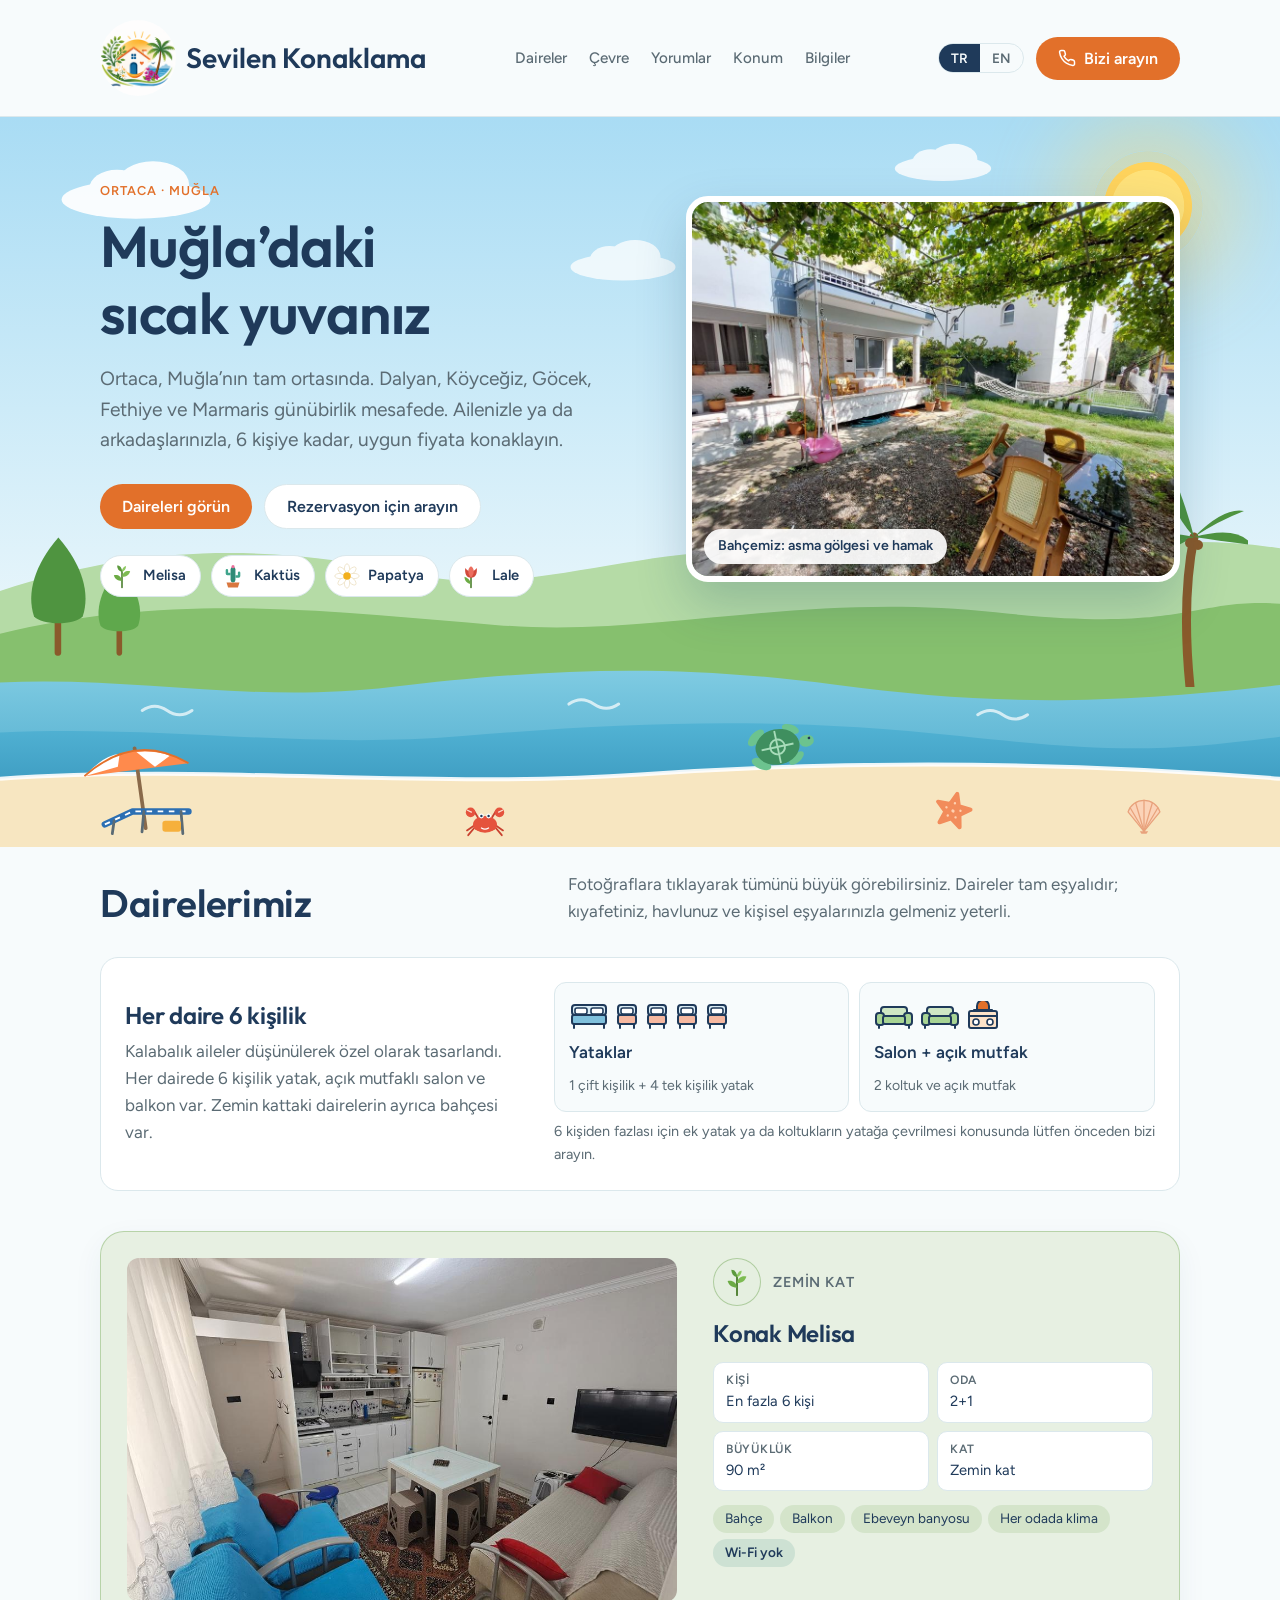
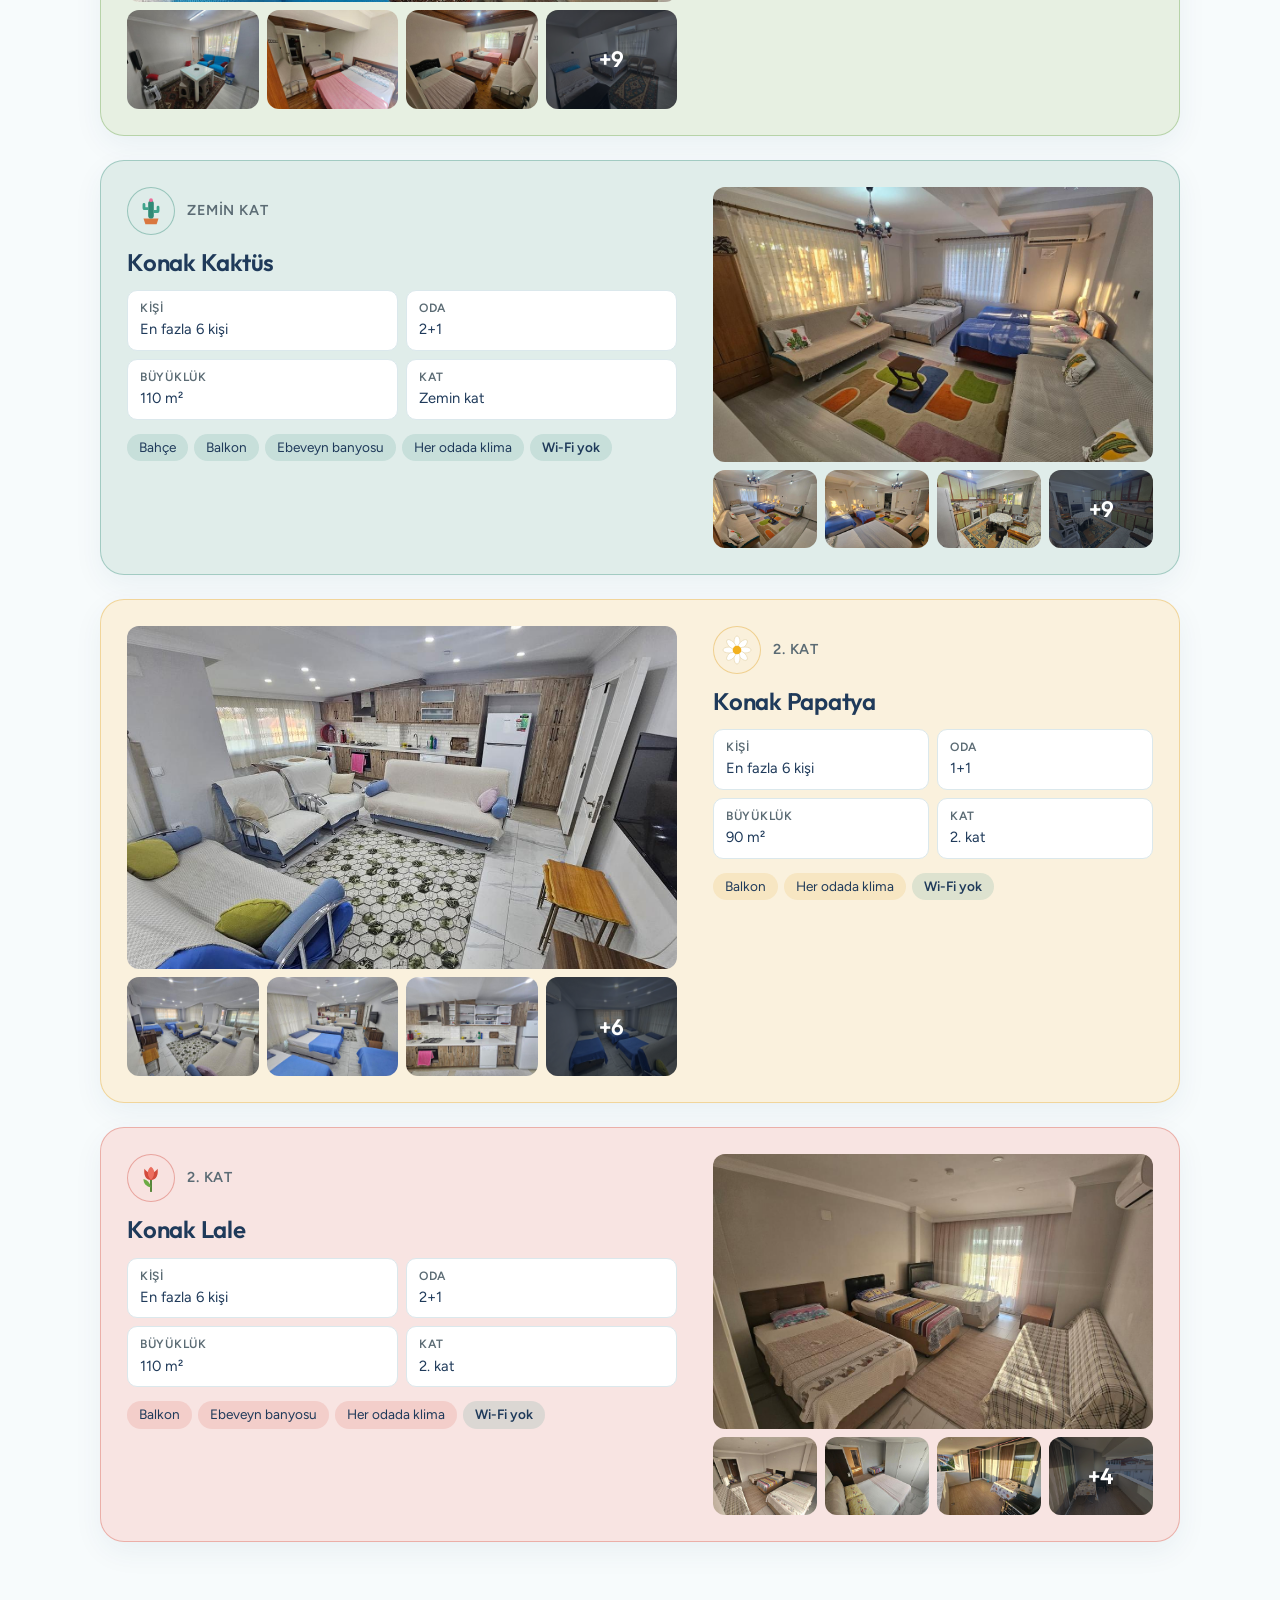
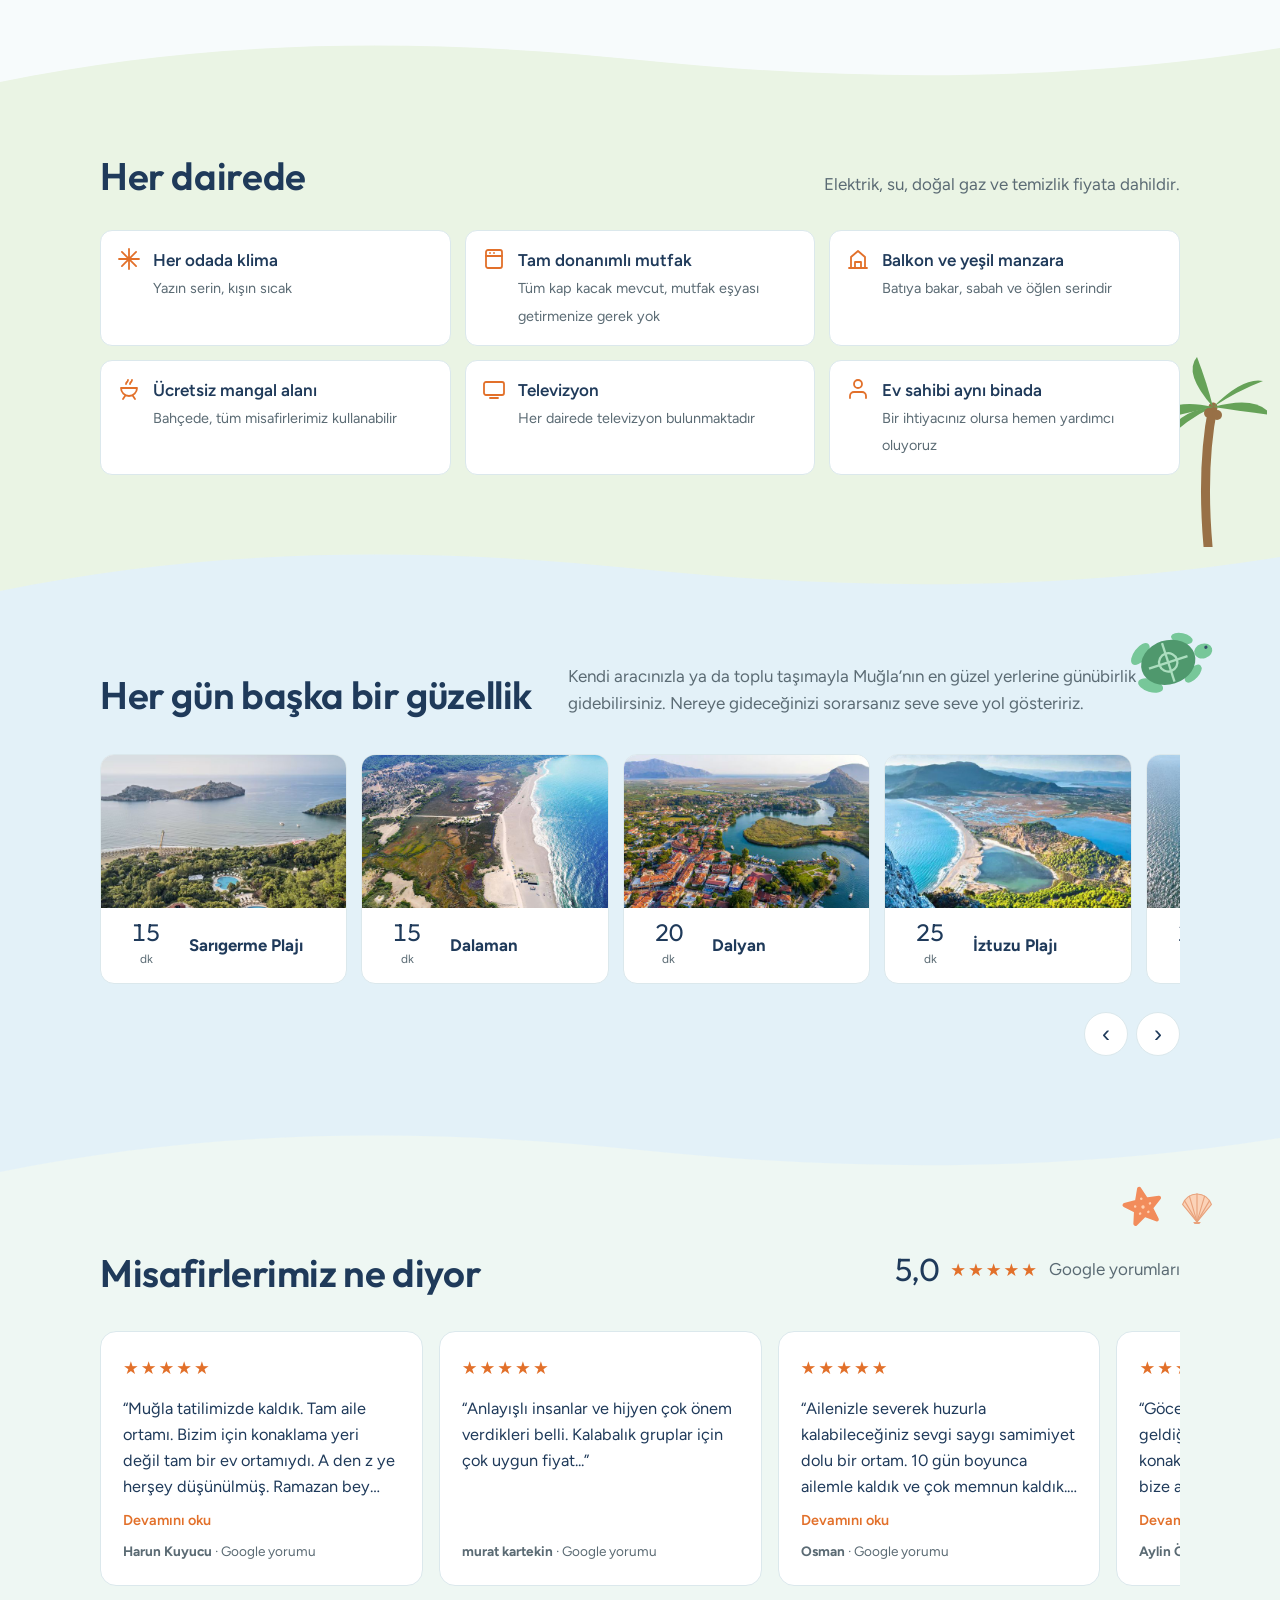
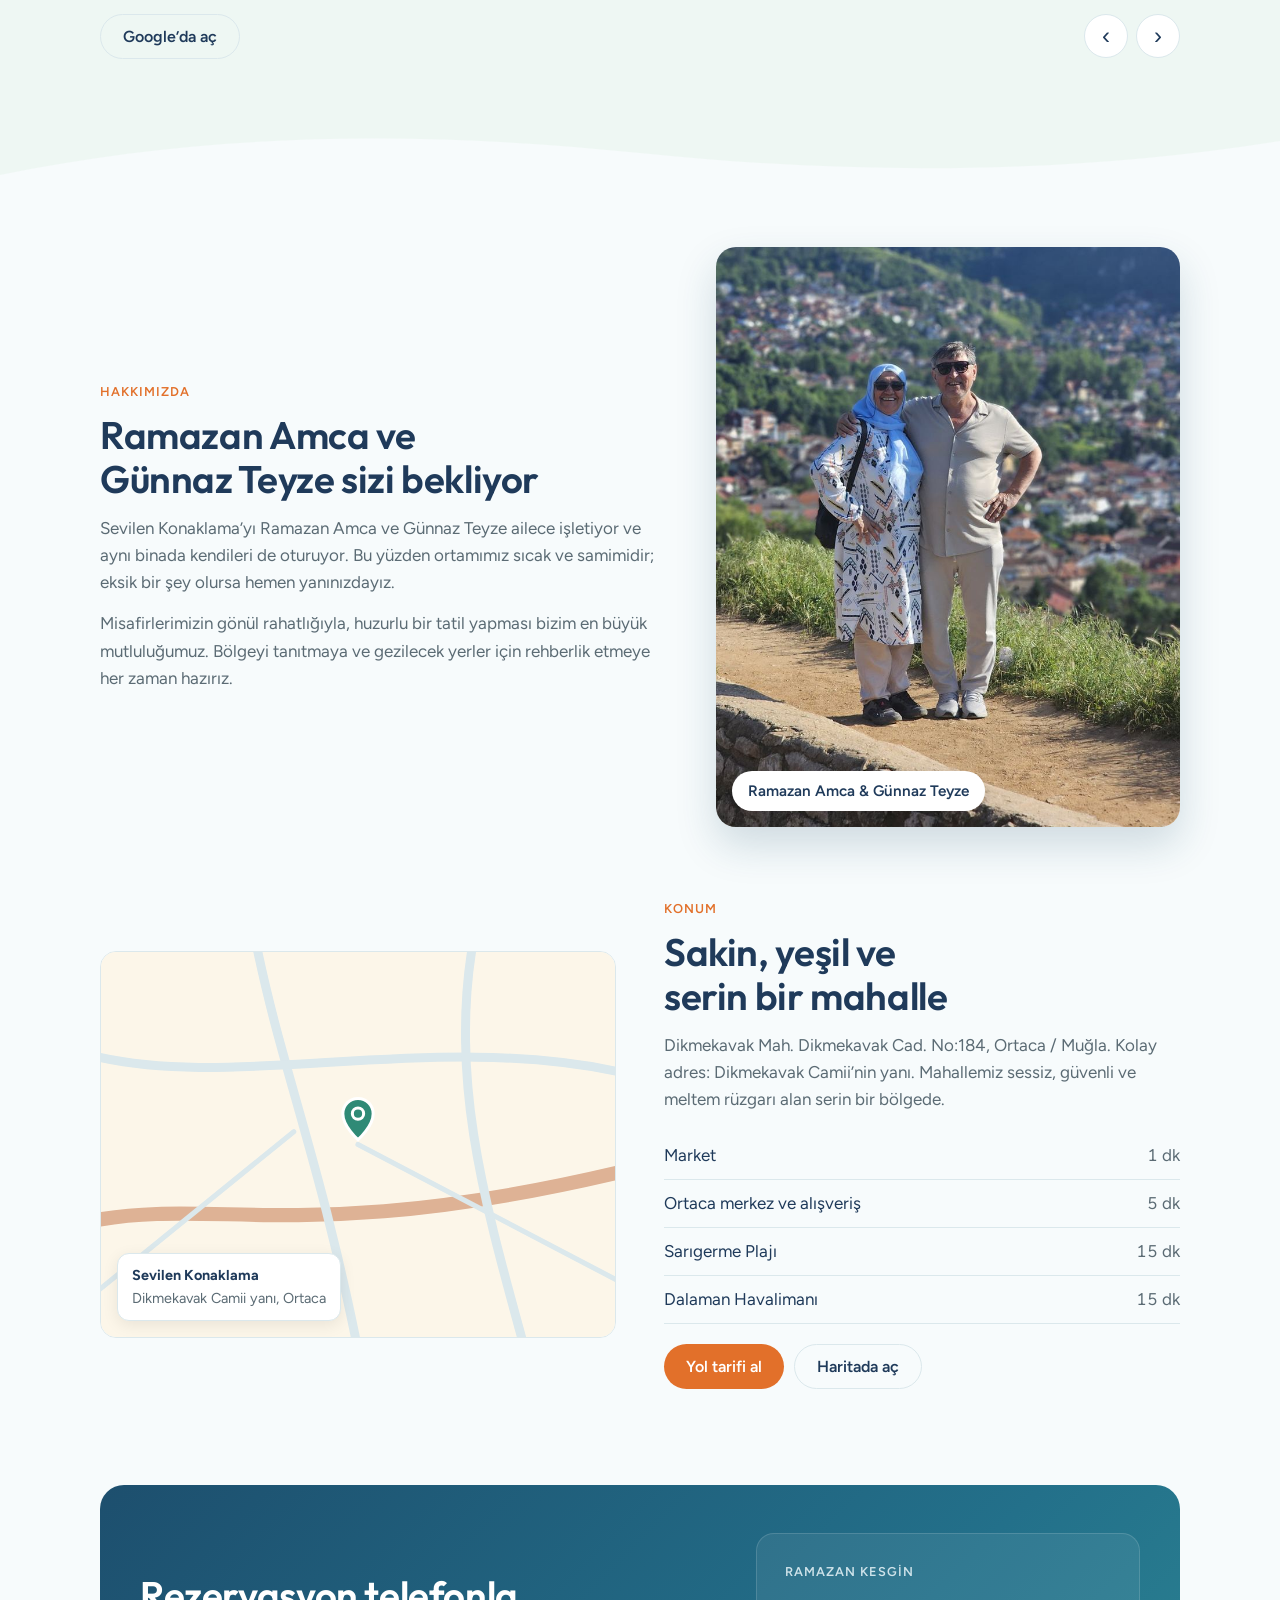
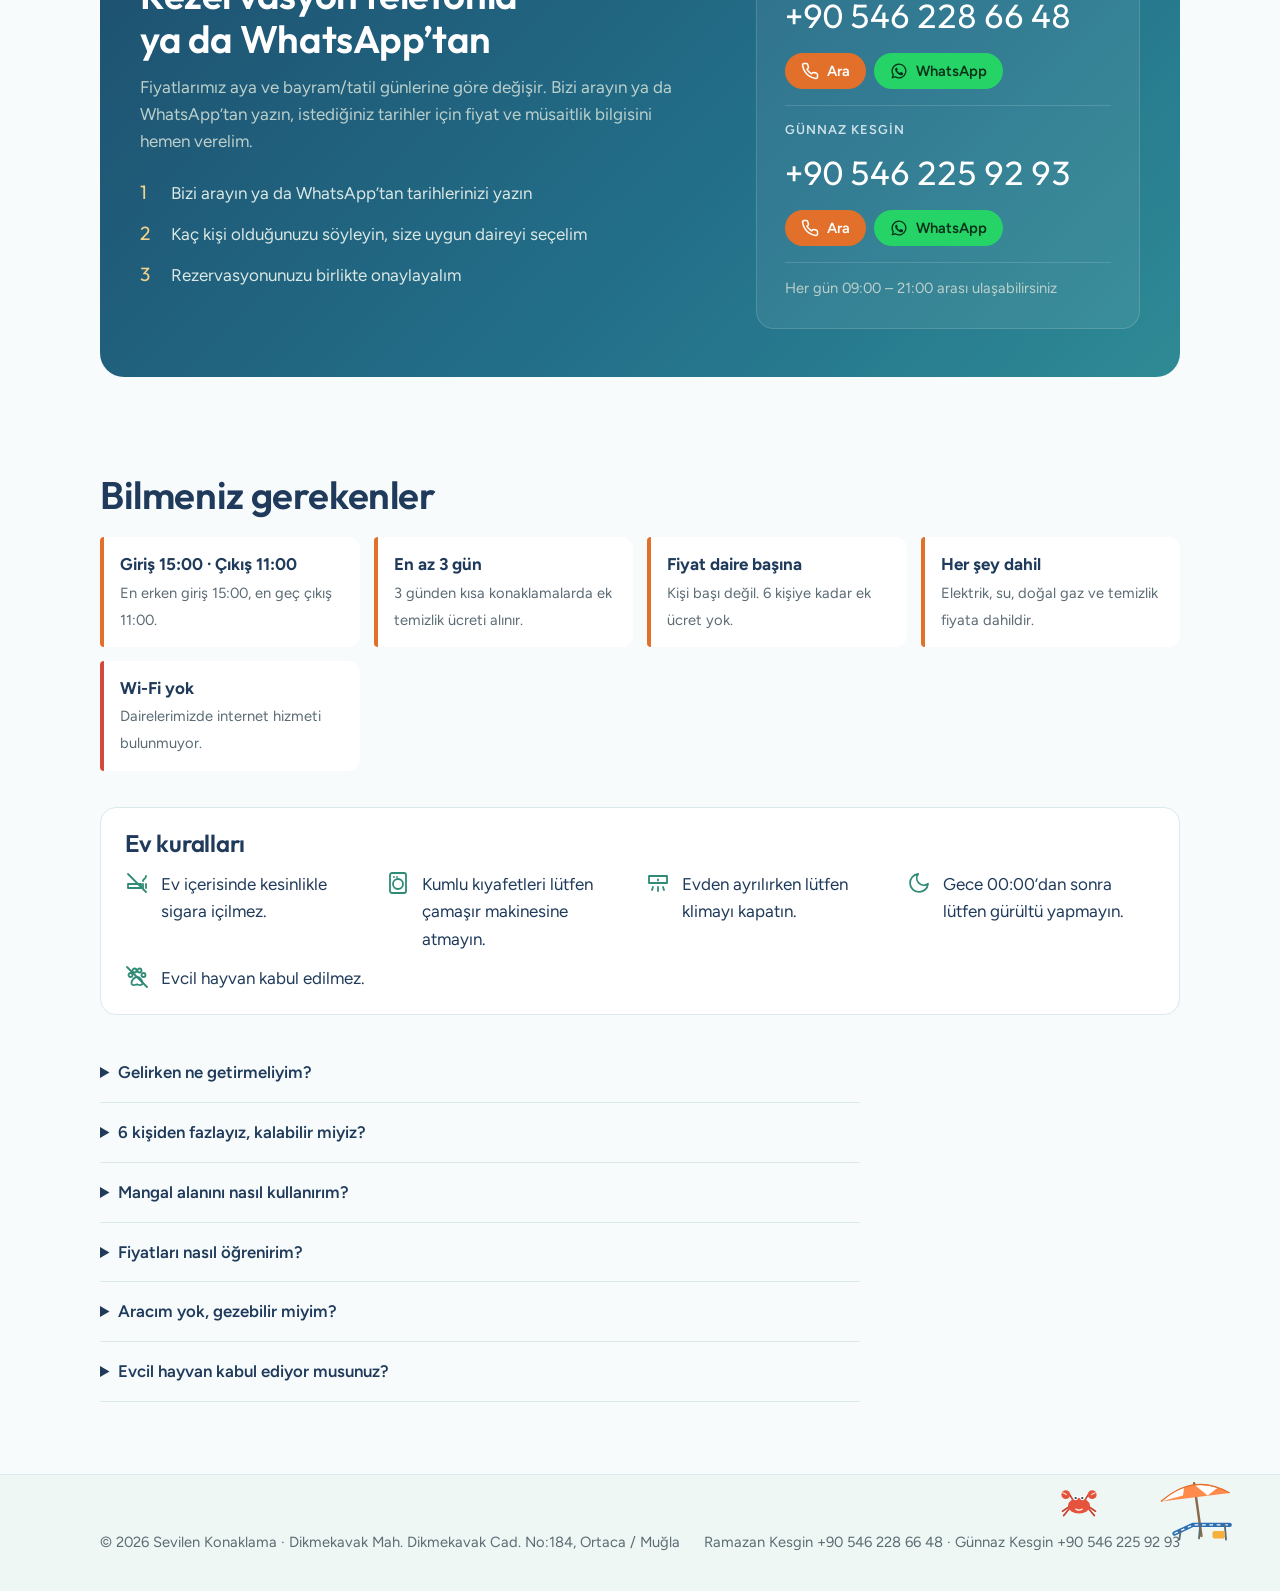
==== index.html @ aa032646 "Add files via upload" ====
<!DOCTYPE html>
<html lang="tr">
<head>
<meta charset="utf-8">
<meta name="viewport" content="width=device-width, initial-scale=1">
<meta name="color-scheme" content="light only">
<title>Sevilen Konaklama</title>
<meta name="description" content="Sevilen Konaklama: Ortaca, Muğla’da aile işletmesi, 6 kişilik 4 tam eşyalı daire. Günlük ve haftalık konaklama. Dalyan, Sarıgerme, Göcek ve Köyceğiz’e yakın. Rezervasyon: +90 546 228 66 48">
<meta property="og:title" content="Sevilen Konaklama · Ortaca, Muğla">
<meta property="og:description" content="Muğla’daki sıcak yuvanız. 6 kişilik 4 tam eşyalı daire, bahçe ve mangal alanı. Rezervasyon telefonla.">
<meta property="og:image" content="img/bahce.jpg">
<meta property="og:type" content="website">
<meta name="theme-color" content="#bfe3f6">
<script type="application/ld+json">{"@context":"https://schema.org","@type":"LodgingBusiness","name":"Sevilen Konaklama","telephone":"+90 546 228 66 48","address":{"@type":"PostalAddress","streetAddress":"Dikmekavak Mah. Dikmekavak Cad. No:184","addressLocality":"Ortaca","addressRegion":"Muğla","postalCode":"48600","addressCountry":"TR"},"geo":{"@type":"GeoCoordinates","latitude":36.8134305,"longitude":28.7721896},"checkinTime":"15:00","checkoutTime":"11:00","petsAllowed":false,"numberOfRooms":4}</script>
<link rel="icon" href="logo-icon.png">
<link rel="preconnect" href="https://fonts.googleapis.com">
<link rel="preconnect" href="https://fonts.gstatic.com" crossorigin>
<link href="https://fonts.googleapis.com/css2?family=Outfit:wght@500;600;700&family=Figtree:wght@400;500;600;700&display=swap" rel="stylesheet">
<style>
/* Layout idea: colours taken from the Sevilen logo (navy script, orange, garden green, sea blue, bougainvillea). Info site, every path ends at "call us". */
:root{
  --bg:#f7fbfc;
  --surface:#ffffff;
  --ink:#1f3a5a;
  --muted:#5b6b74;
  --line:#dbe8ec;
  --accent:#e2702a;
  --accent-ink:#ffffff;
  --deep:#1d4f6e;
  --sand:#eef7f3;
  --leaf:#eaf4e4;
  --sea:#e3f1f8;
  --sun:#f6b03c;
  --door1:#5c9a3d; --door2:#2f8a76; --door3:#e0a01e; --door4:#d24a3c;
  --font-display:"Outfit", "Figtree", system-ui, sans-serif;
  --font-body:"Figtree", system-ui, -apple-system, "Segoe UI", sans-serif;
  color-scheme:light;
}
*{box-sizing:border-box}
html{scroll-behavior:smooth}
@media (prefers-reduced-motion: reduce){html{scroll-behavior:auto}}
body{margin:0;background:var(--bg);color:var(--ink);font-family:var(--font-body);font-size:17px;line-height:1.6}
h1,h2,h3{font-family:var(--font-display);font-weight:600;letter-spacing:-.01em;line-height:1.15;text-wrap:balance;margin:0}
h1{font-size:clamp(2.2rem,5vw,3.6rem)}
h2{font-size:clamp(1.7rem,3.4vw,2.4rem)}
h3{font-size:1.5rem}
p{margin:0}
a{color:inherit}
:focus-visible{outline:3px solid var(--accent);outline-offset:3px;border-radius:4px}
.wrap{max-width:1120px;margin:0 auto;padding:0 20px}
.ph{background:color-mix(in srgb,var(--accent) 22%,transparent);border-radius:4px;padding:0 4px}

/* Header */
header.top{position:sticky;top:0;z-index:10;background:color-mix(in srgb,var(--bg) 92%,transparent);backdrop-filter:blur(8px);border-bottom:1px solid var(--line)}
.nav{transition:padding .25s;display:flex;align-items:center;justify-content:space-between;gap:16px;padding:12px 20px;max-width:1120px;margin:0 auto}
.brand{display:flex;align-items:center;gap:10px;text-decoration:none;font-family:var(--font-display);font-size:1.25rem}
.brand-doors{display:flex;gap:3px}
.brand-doors span{width:8px;height:16px;border-radius:4px 4px 1px 1px}
.nav ul{display:flex;gap:22px;list-style:none;margin:0;padding:0;font-weight:500;font-size:.95rem}
.nav ul a{text-decoration:none;color:var(--muted)}
.nav ul a:hover{color:var(--ink)}
.nav-right{display:flex;align-items:center;gap:12px}
.lang{display:flex;border:1.5px solid var(--line);border-radius:999px;overflow:hidden}
.lang button{border:0;background:transparent;color:var(--muted);font:600 .85rem var(--font-body);padding:6px 12px;cursor:pointer}
.lang button[aria-pressed="true"]{background:var(--ink);color:var(--bg)}
.btn{display:inline-flex;align-items:center;justify-content:center;gap:8px;background:var(--accent);color:var(--accent-ink);border:0;border-radius:999px;padding:12px 22px;font:600 1rem var(--font-body);text-decoration:none;cursor:pointer;white-space:nowrap}
.btn:hover{filter:brightness(1.06)}
.btn.ghost{background:transparent;color:var(--ink);border:1.5px solid var(--line)}
.btn svg{width:18px;height:18px;fill:none;stroke:currentColor;stroke-width:2;stroke-linecap:round;stroke-linejoin:round}
@media (max-width:900px){.nav ul{display:none}}
@media (max-width:480px){.nav .btn .lbl{display:none}.nav .btn{padding:10px 12px}}

/* Big header at the top of the page */
.brand{transition:font-size .25s}
.top.big .nav{padding-top:20px;padding-bottom:20px}
.top.big .brand-logo{width:76px;height:76px}
.top.big .brand{font-size:1.75rem;font-weight:600}
@media (prefers-reduced-motion: reduce){.brand,.brand-logo,.nav{transition:none}}

/* Logo */
.brand-logo{transition:width .25s,height .25s;width:44px;height:44px;border-radius:50%;object-fit:cover;background:#fefdfd}
.hero-logo{background:#fefdfd;border-radius:24px;padding:20px;border:1px solid var(--line);display:flex;justify-content:center}
.hero-logo img{width:100%;max-width:420px;height:auto;display:block}

/* Hero */
.hero{padding:64px 0 250px;position:relative;overflow:hidden;background:linear-gradient(180deg,#a9dcf4 0%,#cdebf8 40%,#e9f6fb 70%,#f4fafc 100%)}
.hero .btn.ghost{background:var(--surface)}
.hero-bg{position:absolute;inset:0;z-index:0;pointer-events:none}
.hero .wrap{position:relative;z-index:1}
.sun{position:absolute;top:34px;right:6%;width:110px;height:110px;border-radius:50%;background:radial-gradient(circle,#ffe27a 0 46%,#ffd35c 47% 56%,rgba(255,211,92,.35) 57% 70%,rgba(255,211,92,0) 71%);box-shadow:0 0 80px 30px rgba(255,214,110,.45)}
.cloud{position:absolute;opacity:.92;animation:drift 50s ease-in-out infinite alternate}
.cloud svg{width:100%;height:auto;display:block}
.cloud.c1{top:40px;left:4%;width:170px}
.cloud.c2{top:120px;left:44%;width:120px;opacity:.75;animation-duration:70s}
.cloud.c3{top:24px;right:22%;width:110px;opacity:.8;animation-duration:60s}
@keyframes drift{from{transform:translateX(-40px)}to{transform:translateX(40px)}}
.land{position:absolute;left:0;right:0;bottom:0;height:320px}
.land-svg{position:absolute;inset:0;width:100%;height:100%}
.wave1{animation:sway 9s ease-in-out infinite alternate}
.wave2{animation:sway 12s ease-in-out infinite alternate-reverse}
@keyframes sway{from{transform:translateX(-30px)}to{transform:translateX(30px)}}
.deco{position:absolute}
.deco svg{width:100%;height:auto;display:block}
.trees{left:1.5%;bottom:58%;width:150px}
.palm{right:2.5%;bottom:50%;width:120px}
.turtle{left:58%;bottom:22%;width:74px;transform:rotate(-12deg);animation:swim 14s ease-in-out infinite alternate}
@keyframes swim{from{transform:translateX(-30px) rotate(-12deg)}to{transform:translateX(30px) rotate(-6deg)}}
.sunbed{left:6%;bottom:2%;width:130px}
.crab{left:36%;bottom:3%;width:48px}
.star{right:24%;bottom:5%;width:40px;transform:rotate(14deg)}
.shell{right:9%;bottom:4%;width:42px}
@media (prefers-reduced-motion: reduce){.cloud,.wave1,.wave2,.turtle{animation:none}}
.hero-photo{margin:0;position:relative}
.hero-photo img{width:100%;height:auto;aspect-ratio:1000/780;object-fit:cover;display:block;border-radius:22px;border:6px solid #fff;box-shadow:0 22px 50px rgba(20,70,100,.22)}
.hero-photo figcaption{position:absolute;left:18px;bottom:18px;background:rgba(255,255,255,.92);color:#1f3a5a;border-radius:999px;padding:6px 14px;font-weight:600;font-size:.88rem}
.flowers{display:flex;flex-wrap:wrap;gap:10px;margin-top:26px}
.flowers a{display:inline-flex;align-items:center;gap:8px;padding:7px 14px 7px 8px;border-radius:999px;background:var(--surface);border:1px solid var(--line);text-decoration:none;font-weight:600;font-size:.92rem}
.flowers a:hover{border-color:var(--c)}
.flowers svg{width:26px;height:26px}
.wave{display:block;width:100%;height:40px}
.hero-grid{display:grid;grid-template-columns:1.05fr .95fr;gap:40px;align-items:center}
@media (max-width:860px){.hero-grid{grid-template-columns:1fr}.hero-photo{max-width:520px}}
.eyebrow{font-weight:600;letter-spacing:.08em;text-transform:uppercase;font-size:.8rem;color:var(--accent)}
.hero p.lead{font-size:1.2rem;color:var(--muted);max-width:34em;margin-top:18px}
.hero-actions{display:flex;flex-wrap:wrap;gap:12px;margin-top:28px}
.facts{display:flex;flex-wrap:wrap;gap:28px;margin-top:36px;padding-top:24px;border-top:1px solid var(--line)}
.facts div{display:flex;flex-direction:column}
.facts strong{font-family:var(--font-display);font-size:1.8rem;font-weight:400}
.facts span{color:var(--muted);font-size:.9rem}
.facade{background:var(--deep);border-radius:20px;padding:28px;display:grid;grid-template-columns:repeat(2,1fr);gap:20px}
.facade a{border-radius:60px 60px 6px 6px;aspect-ratio:3/4.4;position:relative;display:flex;align-items:flex-start;justify-content:center;padding-top:18%;color:#fff;font-family:var(--font-display);font-size:2rem;text-decoration:none;box-shadow:inset 0 0 0 6px rgba(255,255,255,.12);transition:transform .2s}
.facade a:hover{transform:translateY(-3px)}
.facade a::after{content:"";position:absolute;right:16%;top:58%;width:10px;height:10px;border-radius:50%;background:#f1d38a}
@media (max-width:820px){.hero-grid{grid-template-columns:1fr}.hero-logo{max-width:380px}}

section{padding:72px 0}
.sec-head{display:flex;flex-wrap:wrap;justify-content:space-between;align-items:end;gap:16px;margin-bottom:32px}
.sec-head p{color:var(--muted);max-width:36em}

/* Apartments */
.apt{display:grid;grid-template-columns:1.25fr 1fr;gap:36px;align-items:start;padding:26px;margin-bottom:24px;border-radius:24px;background:color-mix(in srgb,var(--c) 15%,#fff);border:1.5px solid color-mix(in srgb,var(--c) 35%,transparent);scroll-margin-top:90px;box-shadow:0 10px 30px rgba(20,70,100,.06)}
.apt .specs li{background:#fff}
.apt:nth-of-type(even) .gallery{order:2}
.gallery{display:grid;grid-template-columns:repeat(4,1fr);gap:8px}
.gallery .main{grid-column:1/-1;aspect-ratio:16/10}
.shot{border:0;padding:0;border-radius:12px;overflow:hidden;cursor:pointer;position:relative;aspect-ratio:4/3;background:var(--c);display:flex;align-items:center;justify-content:center;color:rgba(255,255,255,.85);font:500 .8rem var(--font-body)}
.shot img{width:100%;height:100%;object-fit:cover;display:block;transition:transform .3s}
.shot:hover img{transform:scale(1.03)}
@media (prefers-reduced-motion: reduce){.shot img{transition:none}}
.more-n{position:absolute;inset:0;display:flex;align-items:center;justify-content:center;background:rgba(10,20,35,.55);color:#fff;font:600 1.4rem var(--font-display)}
.shot.ph-shot{background:linear-gradient(135deg,var(--c),color-mix(in srgb,var(--c) 70%,#000))}
.shot.ph-shot svg{width:28px;height:28px;stroke:currentColor;fill:none;stroke-width:1.6;opacity:.8}
.shot .cap{position:absolute;left:10px;bottom:8px}
.apt-info{display:flex;flex-direction:column;gap:14px}
.apt-num{display:flex;align-items:center;gap:12px}
.apt-num .badge{width:48px;height:48px;border-radius:50%;display:flex;align-items:center;justify-content:center;background:color-mix(in srgb,var(--c) 16%,var(--surface));border:1.5px solid color-mix(in srgb,var(--c) 40%,transparent)}
.apt-num .badge svg{width:30px;height:30px}
.apt-num span{font-weight:600;color:var(--muted);font-size:.9rem;text-transform:uppercase;letter-spacing:.06em}
.apt-info p{color:var(--muted)}
.specs{display:grid;grid-template-columns:1fr 1fr;gap:8px;list-style:none;margin:0;padding:0}
.specs li{border:1px solid var(--line);border-radius:10px;padding:8px 12px;font-size:.92rem;background:var(--surface)}
.specs li b{display:block;font-size:.75rem;text-transform:uppercase;letter-spacing:.06em;color:var(--muted);font-weight:600}
.feat{display:flex;flex-wrap:wrap;gap:6px;list-style:none;margin:0;padding:0}
.feat li.nw{background:color-mix(in srgb,var(--door2) 14%,transparent);font-weight:600}
.feat li{border-radius:999px;padding:3px 12px;font-size:.85rem;background:color-mix(in srgb,var(--c) 14%,transparent);color:var(--ink)}
@media (max-width:820px){.apt{grid-template-columns:1fr;gap:20px}.apt:nth-of-type(even) .gallery{order:0}}

/* Amenities */
.band{background:var(--leaf)}
.amen li{background:var(--surface)!important}
#explore{background:var(--sea)}
.band{padding-bottom:72px}
#reviews{background:var(--sand);padding-top:72px!important}
.tinted{padding:0!important;line-height:0}
.tinted svg{display:block;width:100%;height:44px}
.amen{display:grid;grid-template-columns:repeat(auto-fit,minmax(300px,1fr));gap:14px;list-style:none;padding:0;margin:0}
.amen li{display:flex;gap:12px;align-items:flex-start;padding:16px;border:1px solid var(--line);border-radius:12px;background:var(--bg)}
.amen svg{flex:none;width:24px;height:24px;stroke:var(--accent);fill:none;stroke-width:1.8;stroke-linecap:round;stroke-linejoin:round}
.amen b{display:block;font-weight:600}
.amen span{color:var(--muted);font-size:.9rem}

/* Map */
.map{position:relative;aspect-ratio:4/3;border-radius:16px;overflow:hidden;border:1px solid var(--line);background:var(--surface)}
.map iframe{position:absolute;inset:0;width:100%;height:100%;border:0}
.map-fallback{position:absolute;inset:0;background:color-mix(in srgb,var(--door3) 10%,var(--surface))}
.map-fallback svg{width:100%;height:100%;display:block}
.road{fill:none;stroke:var(--line);stroke-width:7;stroke-linecap:round}
.road.main{stroke:color-mix(in srgb,var(--accent) 45%,var(--line));stroke-width:11}
.road.thin{stroke-width:4}
.pin{position:absolute;left:50%;top:50%;transform:translate(-50%,-100%);width:52px;height:52px}
.pin svg{width:100%;height:100%;fill:var(--door2);stroke:#fff;stroke-width:1.4}
.map-label{position:absolute;left:16px;bottom:16px;background:var(--surface);border:1px solid var(--line);border-radius:12px;padding:10px 14px;display:flex;flex-direction:column;font-size:.9rem;box-shadow:0 4px 16px rgba(0,0,0,.08)}
.map-label span{color:var(--muted)}

/* Reviews */
.rating{display:flex;align-items:center;gap:10px;color:var(--muted)}
.rating strong{font-family:var(--font-display);font-weight:400;font-size:2rem;color:var(--ink)}
.stars{color:var(--accent);letter-spacing:2px;font-size:1.1rem}
.revs{display:flex;gap:16px;overflow-x:auto;scroll-snap-type:x mandatory;padding:4px 2px 14px;align-items:flex-start;scrollbar-width:thin;scrollbar-color:var(--line) transparent}
.revs .rev{flex:0 0 clamp(260px,30%,340px);scroll-snap-align:start;margin:0}
.rev blockquote{display:-webkit-box;-webkit-line-clamp:4;-webkit-box-orient:vertical;overflow:hidden;min-height:calc(1.6em * 4)}
.rev blockquote.open{display:block;-webkit-line-clamp:unset}
.rev .more{align-self:flex-start;border:0;background:none;padding:0;color:var(--accent);font:600 .9rem var(--font-body);cursor:pointer}
.rev .more:hover{text-decoration:underline}
.rev-bar{display:flex;justify-content:space-between;align-items:center;gap:12px;margin-top:14px;flex-wrap:wrap}
.rev-arrows{display:flex;gap:8px}
.arrow{width:44px;height:44px;border-radius:50%;border:1.5px solid var(--line);background:var(--surface);color:var(--ink);font-size:1.5rem;line-height:1;cursor:pointer}
.arrow:hover{border-color:var(--accent);color:var(--accent)}
.rev-note{color:var(--muted);font-size:.9rem;margin:-18px 0 18px}
.rev-note:empty{display:none}
.rev{background:var(--surface);border:1px solid var(--line);border-radius:16px;padding:22px;display:flex;flex-direction:column;gap:12px}
.rev blockquote{margin:0;font-size:1.02rem}
.rev footer{border:0;padding:0;background:none;font-size:.85rem;color:var(--muted);margin-top:auto}
.rev .more.off{visibility:hidden}

/* About + location */
.two{display:grid;grid-template-columns:1fr 1fr;gap:48px;align-items:center}
.two p{color:var(--muted);margin-top:14px;max-width:34em}
.photo-ph{aspect-ratio:4/3;border-radius:16px;border:2px dashed var(--line);display:flex;align-items:center;justify-content:center;color:var(--muted);text-align:center;padding:20px;background:var(--surface)}
.near{list-style:none;padding:0;margin:18px 0 0;display:flex;flex-direction:column;gap:0}
.near li{display:flex;justify-content:space-between;gap:12px;padding:10px 0;border-bottom:1px solid var(--line);font-variant-numeric:tabular-nums}
.near li span:last-child{color:var(--muted)}
@media (max-width:820px){.two{grid-template-columns:1fr}}

/* Call */
.call{background:linear-gradient(135deg,#1d4f6e 0%,#23708a 60%,#2e8a95 100%);position:relative;overflow:hidden;color:#eef4f2;border-radius:24px;padding:48px 40px;display:grid;grid-template-columns:1.2fr .8fr;gap:40px;align-items:center}
.call h2{color:#fff}
.call p{color:#bcd0cb;margin-top:12px;max-width:32em}
.steps{list-style:none;counter-reset:s;padding:0;margin:22px 0 0;display:flex;flex-direction:column;gap:10px}
.steps li{counter-increment:s;display:flex;gap:12px;align-items:baseline;color:#dbe8e4}
.steps li::before{content:counter(s);font-family:var(--font-display);color:#f1d38a;font-size:1.2rem;min-width:1em}
.phone-card{background:rgba(255,255,255,.07);border:1px solid rgba(255,255,255,.14);border-radius:18px;padding:28px;display:flex;flex-direction:column;gap:14px}
.phone-card .label{font-size:.8rem;text-transform:uppercase;letter-spacing:.08em;color:#bcd0cb;font-weight:600}
.phone-card .num{font-family:var(--font-display);font-size:clamp(1.6rem,3vw,2.1rem);color:#fff;text-decoration:none;font-variant-numeric:tabular-nums}
.contact{display:flex;flex-direction:column;gap:6px;padding-bottom:16px;border-bottom:1px solid rgba(255,255,255,.14)}
.contact .who{font-size:.8rem;text-transform:uppercase;letter-spacing:.08em;color:#cfe3ea;font-weight:600}
.cbtns{display:flex;flex-wrap:wrap;gap:8px;margin-top:4px}
.cbtns .btn{padding:9px 16px;font-size:.92rem}
.btn.wa{background:#25d366;color:#08321a}
.btn.wa svg{width:18px;height:18px;stroke:none}
.phone-card .hours{color:#bcd0cb;font-size:.92rem}
@media (max-width:860px){.call{grid-template-columns:1fr;padding:32px 20px}}

/* FAQ */
.faq{max-width:760px}
details{border-bottom:1px solid var(--line);padding:16px 0}
summary{cursor:pointer;font-weight:600;font-size:1.05rem}
details p{color:var(--muted);margin-top:10px}

footer{background:var(--sand);border-top:1px solid var(--line);padding:36px 0;color:var(--muted);font-size:.92rem}
.foot{display:flex;flex-wrap:wrap;justify-content:space-between;gap:20px}

/* Lightbox */
.lb{position:fixed;inset:0;background:rgba(5,12,10,.92);z-index:50;display:none;align-items:center;justify-content:center;padding:20px}
.lb.open{display:flex}
.lb-stage{max-width:1200px;width:100%;height:min(82vh,100%);border-radius:14px;overflow:hidden;display:flex;align-items:center;justify-content:center;color:#fff}
.lb-stage img{width:100%;height:100%;object-fit:contain}
.lb button{position:absolute;background:rgba(255,255,255,.12);color:#fff;border:0;border-radius:999px;width:48px;height:48px;font-size:1.4rem;cursor:pointer}
.lb .x{top:16px;right:16px}
.lb .prev{left:16px;top:50%;transform:translateY(-50%)}
.lb .next{right:16px;top:50%;transform:translateY(-50%)}
.lb .count{position:absolute;bottom:18px;left:0;right:0;text-align:center;color:#cfd8d5;font-size:.9rem}

/* Shared layout plan */
.plan{background:var(--surface);border:1px solid var(--line);border-radius:18px;padding:24px;margin-bottom:40px;display:grid;grid-template-columns:.8fr 1.2fr;gap:28px;align-items:center}
.plan p{color:var(--muted);margin-top:8px}
.rooms{display:grid;grid-template-columns:repeat(auto-fit,minmax(150px,1fr));gap:10px;list-style:none;margin:0;padding:0}
.rooms li{border:1px solid var(--line);border-radius:12px;padding:14px;background:var(--bg);display:flex;flex-direction:column;gap:8px}
.rooms b{font-weight:600}
.rooms span{color:var(--muted);font-size:.88rem}
.beds{display:flex;gap:6px;align-items:flex-end;height:34px}
.ri svg{height:30px;width:auto;display:block}
.beds i{display:block;border-radius:4px 4px 2px 2px;background:color-mix(in srgb,var(--accent) 55%,transparent);height:24px}
.beds i.s{width:12px}.beds i.d{width:24px}.beds i.c{width:26px;height:14px;border-radius:6px;background:color-mix(in srgb,var(--door1) 45%,transparent)}
.cap-note{margin-top:14px;color:var(--muted);font-size:.9rem}
@media (max-width:820px){.plan{grid-template-columns:1fr}}

/* Explore */
.explore{display:flex;gap:14px;overflow-x:auto;scroll-snap-type:x mandatory;list-style:none;padding:4px 2px 14px;margin:0;scrollbar-width:thin;scrollbar-color:var(--line) transparent}
.explore li{flex:0 0 clamp(200px,23%,260px);scroll-snap-align:start}
.explore li{display:flex;flex-direction:column;border:1px solid var(--line);border-radius:14px;background:var(--surface);overflow:hidden}
.explore img{width:100%;height:auto;aspect-ratio:16/10;object-fit:cover;display:block;background:var(--line)}
.exp-body{display:flex;gap:14px;align-items:center;padding:12px 16px}
.exp-body b{font-size:1.05rem}
.explore .min{flex:none;min-width:58px;text-align:center;font-variant-numeric:tabular-nums}
.explore .min strong{display:block;font-family:var(--font-display);font-weight:400;font-size:1.5rem;line-height:1}
.explore .min small{color:var(--muted);font-size:.75rem}
.explore b{display:block}
.explore span{color:var(--muted);font-size:.9rem}

/* Family photo */
.family{margin:0;position:relative}
.family img{width:100%;height:auto;aspect-ratio:4/5;object-fit:cover;border-radius:20px;display:block;box-shadow:0 18px 40px rgba(20,70,100,.18)}
.family figcaption{position:absolute;left:16px;bottom:16px;background:var(--surface);border-radius:999px;padding:8px 16px;font-weight:600;font-size:.95rem;box-shadow:0 4px 14px rgba(0,0,0,.12)}
.two.about{grid-template-columns:1.1fr .9fr}
@media (max-width:820px){.two.about{grid-template-columns:1fr}.family{max-width:420px}}

/* House rules */
.rules{background:var(--surface);border:1px solid var(--line);border-radius:16px;padding:22px 24px;margin-bottom:28px}
.rules ul{list-style:none;margin:14px 0 0;padding:0;display:grid;grid-template-columns:repeat(auto-fit,minmax(230px,1fr));gap:12px}
.rules li{display:flex;gap:12px;align-items:flex-start}
.rules svg{flex:none;width:24px;height:24px;stroke:var(--door2);fill:none;stroke-width:1.8;stroke-linecap:round;stroke-linejoin:round}

/* Notes */
.notes{display:grid;grid-template-columns:repeat(auto-fit,minmax(240px,1fr));gap:14px;margin-bottom:36px}
.notes div{border-left:4px solid var(--accent);background:var(--surface);border-radius:4px 12px 12px 4px;padding:14px 16px}
.notes b{display:block}
.notes span{color:var(--muted);font-size:.92rem}
.notes .no{border-left-color:var(--door4)}

/* Section decorations */
.decorated{position:relative;overflow:hidden}
.decorated > .wrap{position:relative;z-index:1}
.sec-deco{position:absolute;pointer-events:none;z-index:0}
.sec-deco svg{width:100%;height:auto;display:block}
#reviews .wrap{position:relative}
.d-turtle{top:34px;right:5%;width:92px;transform:rotate(-18deg);opacity:.9}
.d-star{top:14px;right:calc(5% + 52px);width:42px;transform:rotate(-12deg)}
.d-shell{top:18px;right:5%;width:38px}
.d-palm{bottom:-10px;right:1%;width:120px;opacity:.85}
.d-crab{right:14%;top:12px;width:44px}
.d-sunbed{right:3%;top:2px;width:86px}
footer.decorated{padding-top:56px}

/* Phone layout */
.mbar{display:none}
@media (max-width:700px){
  body{font-size:16px;padding-bottom:76px}
  section{padding:52px 0}
  .nav{padding:10px 16px}
  .brand{font-size:1.05rem;white-space:nowrap}
  .brand-logo{width:36px;height:36px}
  .nav .btn{display:none}
  .hero-actions .btn{flex:1 1 auto}
  .exp-body{padding:10px 12px;gap:10px}
  .explore .min{min-width:0}
  .explore .min strong{font-size:1.2rem}
  .exp-body b{font-size:.92rem}
  .apt{padding:14px 14px 20px;margin-bottom:18px;gap:16px;border-radius:20px}
  .call{padding:28px 18px}
  .mbar{display:flex;gap:10px;position:fixed;left:0;right:0;bottom:0;z-index:20;padding:10px 14px calc(10px + env(safe-area-inset-bottom));background:color-mix(in srgb,var(--bg) 94%,transparent);backdrop-filter:blur(8px);border-top:1px solid var(--line)}
  .mbar .btn{flex:1;padding:12px}
  .top.big .nav{padding-top:14px;padding-bottom:14px}
  .top.big .brand-logo{width:56px;height:56px}
  .top.big .brand{font-size:1.3rem}
  .hero{padding:28px 0 200px}
  .sun{top:18px;right:14px;width:72px;height:72px;box-shadow:0 0 50px 18px rgba(255,214,110,.45)}
  .cloud.c1{top:14px;left:-30px;width:120px}
  .cloud.c2{display:none}
  .cloud.c3{display:none}
  .land{height:250px}
  .trees{width:96px;bottom:60%;left:0}
  .palm{width:82px;bottom:52%;right:0}
  .turtle{width:52px;left:56%;bottom:23%}
  .sunbed{width:90px;left:3%;bottom:2%}
  .crab{width:34px;left:40%}
  .star{width:30px;right:22%}
  .shell{width:30px;right:6%}
  .explore li{flex-basis:62vw}
  .amen{grid-template-columns:1fr 1fr;gap:10px}
  .amen li{flex-direction:column;aspect-ratio:1;gap:8px;padding:14px;justify-content:flex-start}
  .amen b{font-size:.95rem;line-height:1.3}
  .amen span{font-size:.82rem;line-height:1.4}
  .notes{grid-template-columns:1fr 1fr;gap:10px}
  .notes div{aspect-ratio:1;display:flex;flex-direction:column;gap:6px;border-left:0;border-top:4px solid var(--accent);border-radius:12px;padding:14px}
  .notes .no{border-top-color:var(--door4)}
  .notes b{line-height:1.3}
  .notes span{font-size:.84rem;line-height:1.4}
  .d-turtle{width:60px;top:20px;right:4%}
  .d-star{right:58px;width:30px;top:10px}
  .d-shell{right:20px;width:28px;top:14px}
  .d-palm{width:80px}
}
</style>
</head>
<body>

<header class="top big" id="topbar">
  <nav class="nav" aria-label="Main">
    <a class="brand" href="#top">
      <img class="brand-logo" src="logo-icon.png" width="44" height="44" alt="">
      <span>Sevilen Konaklama</span>
    </a>
    <ul>
      <li><a href="#apartments" data-i18n="navApts"></a></li>
      <li><a href="#explore" data-i18n="navExplore"></a></li>
      <li><a href="#reviews" data-i18n="navRev"></a></li>
      <li><a href="#location" data-i18n="navLoc"></a></li>
      <li><a href="#faq" data-i18n="navFaq"></a></li>
    </ul>
    <div class="nav-right">
      <div class="lang" role="group" aria-label="Dil / Language">
        <button type="button" id="lang-tr" data-lang="tr" aria-pressed="true">TR</button>
        <button type="button" id="lang-en" data-lang="en" aria-pressed="false">EN</button>
      </div>
      <a class="btn" href="#call"><svg viewBox="0 0 24 24"><path d="M22 16.9v3a2 2 0 0 1-2.2 2 19.8 19.8 0 0 1-8.6-3.1 19.5 19.5 0 0 1-6-6A19.8 19.8 0 0 1 2.1 4.2 2 2 0 0 1 4.1 2h3a2 2 0 0 1 2 1.7c.1.9.4 1.8.7 2.7a2 2 0 0 1-.5 2.1L8 9.8a16 16 0 0 0 6 6l1.3-1.3a2 2 0 0 1 2.1-.4c.9.3 1.8.6 2.7.7a2 2 0 0 1 1.7 2z"/></svg><span class="lbl" data-i18n="callBtn"></span></a>
    </div>
  </nav>
</header>

<main id="top">
  <section class="hero">
    <div class="hero-bg" aria-hidden="true">
      <div class="sun"></div>
      <div class="cloud c1"><svg viewBox="0 0 160 60" aria-hidden="true"><g fill="#fff"><ellipse cx="80" cy="40" rx="70" ry="18"/><ellipse cx="96" cy="26" rx="34" ry="22"/><ellipse cx="62" cy="30" rx="26" ry="18"/></g></svg></div><div class="cloud c2"><svg viewBox="0 0 160 60" aria-hidden="true"><g fill="#fff"><ellipse cx="80" cy="40" rx="70" ry="18"/><ellipse cx="96" cy="26" rx="34" ry="22"/><ellipse cx="62" cy="30" rx="26" ry="18"/></g></svg></div><div class="cloud c3"><svg viewBox="0 0 160 60" aria-hidden="true"><g fill="#fff"><ellipse cx="80" cy="40" rx="70" ry="18"/><ellipse cx="96" cy="26" rx="34" ry="22"/><ellipse cx="62" cy="30" rx="26" ry="18"/></g></svg></div>
      <div class="land">
        <svg class="land-svg" viewBox="0 0 1440 300" preserveAspectRatio="none" aria-hidden="true">
  <defs>
    <linearGradient id="seaA" x1="0" y1="0" x2="0" y2="1"><stop offset="0" stop-color="#7fcbe2"/><stop offset="1" stop-color="#3a9ec4"/></linearGradient>
    <linearGradient id="seaB" x1="0" y1="0" x2="0" y2="1"><stop offset="0" stop-color="#52b3d4"/><stop offset="1" stop-color="#2a86b0"/></linearGradient>
  </defs>
  <path d="M0 60 C 180 10 330 20 470 45 S 760 0 930 30 S 1250 -5 1440 20 V300 H0z" fill="#b5dba6"/>
  <path d="M0 100 C 200 60 380 80 560 92 S 900 60 1120 80 S 1340 66 1440 72 V300 H0z" fill="#86c06e"/>
  <path class="wave1" d="M-60 150 C 120 132 260 168 440 150 S 760 128 940 148 S 1260 168 1500 142 V300 H-60z" fill="url(#seaA)"/>
  <g class="wave1" stroke="#fff" stroke-width="3" fill="none" stroke-linecap="round" opacity=".7"><path vector-effect="non-scaling-stroke" d="M160 172 q14 -8 28 0 t28 0"/><path vector-effect="non-scaling-stroke" d="M640 166 q14 -8 28 0 t28 0"/><path vector-effect="non-scaling-stroke" d="M1100 176 q14 -8 28 0 t28 0"/></g>
  <path class="wave2" d="M-60 196 C 160 180 320 210 520 196 S 880 178 1080 196 S 1320 210 1500 190 V300 H-60z" fill="url(#seaB)"/>
  <path d="M0 236 C 240 222 480 246 720 232 S 1200 220 1440 236 V300 H0z" fill="#f7e6c1"/>
  <path d="M0 236 C 240 222 480 246 720 232 S 1200 220 1440 236" fill="none" stroke="#fff" stroke-width="4" vector-effect="non-scaling-stroke" opacity=".9"/>
</svg>
        <div class="deco trees"><svg viewBox="0 0 160 140" aria-hidden="true"><rect x="38" y="90" width="7" height="44" rx="3" fill="#8a5a2b"/><rect x="104" y="98" width="6" height="36" rx="3" fill="#8a5a2b"/><path d="M42 8 c-26 30 -34 60 -26 84 c8 10 44 10 52 0 c8 -24 0 -54 -26 -84z" fill="#4f9440"/><path d="M107 40 c-20 22 -26 46 -20 62 c6 8 34 8 40 0 c6 -16 0 -40 -20 -62z" fill="#5fa84c"/></svg></div>
        <div class="deco palm"><svg viewBox="0 0 120 200" aria-hidden="true"><path d="M62 200 C 56 140 58 90 66 50" stroke="#8a5a2b" stroke-width="9" fill="none" stroke-linecap="round"/><g fill="#4f9440"><path d="M66 50 q-44 -10 -60 14 q34 -8 60 -14z"/><path d="M66 50 q44 -12 58 8 q-32 -4 -58 -8z"/><path d="M66 50 q-30 -34 -16 -50 q10 26 16 50z"/><path d="M66 50 q30 -30 50 -26 q-26 10 -50 26z"/><path d="M66 50 q-38 4 -48 34 q22 -22 48 -34z"/></g><circle cx="62" cy="56" r="5" fill="#8a5a2b"/><circle cx="70" cy="58" r="5" fill="#8a5a2b"/></svg></div>
        <div class="deco turtle"><svg viewBox="0 0 100 80" aria-hidden="true"><ellipse cx="22" cy="22" rx="14" ry="7" transform="rotate(-35 22 22)" fill="#6cc38f"/><ellipse cx="22" cy="58" rx="14" ry="7" transform="rotate(35 22 58)" fill="#6cc38f"/><ellipse cx="70" cy="20" rx="12" ry="6" transform="rotate(30 70 20)" fill="#6cc38f"/><ellipse cx="70" cy="60" rx="12" ry="6" transform="rotate(-30 70 60)" fill="#6cc38f"/><ellipse cx="88" cy="40" rx="10" ry="8" fill="#6cc38f"/><circle cx="92" cy="37" r="1.8" fill="#1f3a5a"/><ellipse cx="48" cy="40" rx="30" ry="24" fill="#3f8f5f"/><g fill="none" stroke="#a7dcb9" stroke-width="2.5"><path d="M48 18 v44"/><path d="M26 40 h44"/><circle cx="48" cy="40" r="10"/></g></svg></div>
        <div class="deco sunbed"><svg viewBox="0 0 140 110" aria-hidden="true"><line x1="62" y1="10" x2="74" y2="96" stroke="#8a6a4a" stroke-width="4" stroke-linecap="round"/><path d="M8 40 Q62 -8 120 26 Z" fill="#ff8a4c"/><path d="M8 40 Q28 18 46 16 L44 30Z M64 14 Q84 12 100 18 L84 30Z" fill="#fff"/><path d="M8 40 Q62 -8 120 26" fill="none" stroke="#e2702a" stroke-width="2"/><path d="M30 92 L60 78 L120 78" stroke="#2c6fb3" stroke-width="7" fill="none" stroke-linecap="round" stroke-linejoin="round"/><path d="M30 92 L60 78 L120 78" stroke="#fff" stroke-width="2" stroke-dasharray="6 6" fill="none"/><path d="M40 88 L38 102 M112 78 L114 102 M72 78 L70 100" stroke="#5b6b74" stroke-width="3" stroke-linecap="round"/><rect x="92" y="88" width="20" height="12" rx="3" fill="#f6b03c"/></svg></div>
        <div class="deco crab"><svg viewBox="0 0 80 56" aria-hidden="true"><g stroke="#c9412f" stroke-width="3" stroke-linecap="round" fill="none"><path d="M22 36 l-12 8 M22 40 l-10 12 M58 36 l12 8 M58 40 l10 12 M28 22 l-6 -10 M52 22 l6 -10"/></g><circle cx="16" cy="14" r="8" fill="#e5533d"/><circle cx="64" cy="14" r="8" fill="#e5533d"/><path d="M10 10 l8 4 M70 10 l-8 4" stroke="#fbe0d0" stroke-width="2"/><ellipse cx="40" cy="34" rx="20" ry="14" fill="#e5533d"/><circle cx="34" cy="20" r="4" fill="#fff"/><circle cx="46" cy="20" r="4" fill="#fff"/><circle cx="34" cy="20" r="2" fill="#1f3a5a"/><circle cx="46" cy="20" r="2" fill="#1f3a5a"/><path d="M34 40 q6 4 12 0" stroke="#fff" stroke-width="2" fill="none" stroke-linecap="round"/></svg></div>
        <div class="deco star"><svg viewBox="0 0 100 100" aria-hidden="true"><polygon points="50.0,6.0 61.2,34.6 91.8,36.4 68.1,55.9 75.9,85.6 50.0,69.0 24.1,85.6 31.9,55.9 8.2,36.4 38.8,34.6" fill="#f28c5b" stroke="#f28c5b" stroke-width="10" stroke-linejoin="round"/><g fill="#ffd0b0"><circle cx="50" cy="30" r="3"/><circle cx="68" cy="45" r="3"/><circle cx="32" cy="45" r="3"/><circle cx="40" cy="64" r="3"/><circle cx="60" cy="64" r="3"/><circle cx="50" cy="50" r="4"/></g></svg></div>
        <div class="deco shell"><svg viewBox="0 0 100 90" aria-hidden="true"><path d="M50 84 L12 38 A40 40 0 0 1 88 38 Z" fill="#fbd3b8" stroke="#e8a27c" stroke-width="3" stroke-linejoin="round"/><g stroke="#e8a27c" stroke-width="3" stroke-linecap="round"><path d="M50 84 L50 10"/><path d="M50 84 L30 16"/><path d="M50 84 L70 16"/><path d="M50 84 L17 28"/><path d="M50 84 L83 28"/></g><path d="M40 84 h20 l-4 6 h-12z" fill="#e8a27c"/></svg></div>
      </div>
    </div>
    <div class="wrap hero-grid">
      <div>
        <div class="eyebrow" data-i18n="heroEyebrow"></div>
        <h1 style="margin-top:12px" data-i18n="heroTitle"></h1>
        <p class="lead" data-i18n="heroLead"></p>
        <div class="hero-actions">
          <a class="btn" href="#apartments" data-i18n="heroSee"></a>
          <a class="btn ghost" href="#call" data-i18n="heroCall"></a>
        </div>
        <div class="flowers" id="flowerLinks"></div>
      </div>
      <figure class="hero-photo"><img src="img/bahce.jpg" width="1000" height="780" alt="Sevilen Konaklama bahçesi: asma gölgesi, hamak ve oturma alanı"><figcaption data-i18n="heroPhotoCap"></figcaption></figure>
    </div>
  </section>

  <section id="apartments" style="padding-top:24px">
    <div class="wrap">
      <div class="sec-head">
        <h2 data-i18n="aptsTitle"></h2>
        <p data-i18n="aptsLead"></p>
      </div>
      <div class="plan">
        <div>
          <h3 data-i18n="planTitle"></h3>
          <p data-i18n="planText"></p>
        </div>
        <div>
          <ul class="rooms" id="roomList"></ul>
          <p class="cap-note" data-i18n="planNote"></p>
        </div>
      </div>
      <div id="aptList"></div>
    </div>
  </section>

  <div class="tinted" aria-hidden="true"><svg viewBox="0 0 1440 44" preserveAspectRatio="none"><path d="M0 44 C 240 0 480 0 720 22 S 1200 44 1440 10 V44 H0z" fill="var(--leaf)"/></svg></div>
  <section class="band decorated">
    <div class="sec-deco d-palm" aria-hidden="true"><svg viewBox="0 0 120 200" aria-hidden="true"><path d="M62 200 C 56 140 58 90 66 50" stroke="#8a5a2b" stroke-width="9" fill="none" stroke-linecap="round"/><g fill="#4f9440"><path d="M66 50 q-44 -10 -60 14 q34 -8 60 -14z"/><path d="M66 50 q44 -12 58 8 q-32 -4 -58 -8z"/><path d="M66 50 q-30 -34 -16 -50 q10 26 16 50z"/><path d="M66 50 q30 -30 50 -26 q-26 10 -50 26z"/><path d="M66 50 q-38 4 -48 34 q22 -22 48 -34z"/></g><circle cx="62" cy="56" r="5" fill="#8a5a2b"/><circle cx="70" cy="58" r="5" fill="#8a5a2b"/></svg></div>
    <div class="wrap">
      <div class="sec-head"><h2 data-i18n="amenTitle"></h2><p data-i18n="amenLead"></p></div>
      <ul class="amen" id="amenList"></ul>
    </div>
  </section>

  <div class="tinted" aria-hidden="true" style="background:var(--leaf)"><svg viewBox="0 0 1440 44" preserveAspectRatio="none"><path d="M0 44 C 240 0 480 0 720 22 S 1200 44 1440 10 V44 H0z" fill="var(--sea)"/></svg></div>
  <section id="explore" class="decorated">
    <div class="sec-deco d-turtle" aria-hidden="true"><svg viewBox="0 0 100 80" aria-hidden="true"><ellipse cx="22" cy="22" rx="14" ry="7" transform="rotate(-35 22 22)" fill="#6cc38f"/><ellipse cx="22" cy="58" rx="14" ry="7" transform="rotate(35 22 58)" fill="#6cc38f"/><ellipse cx="70" cy="20" rx="12" ry="6" transform="rotate(30 70 20)" fill="#6cc38f"/><ellipse cx="70" cy="60" rx="12" ry="6" transform="rotate(-30 70 60)" fill="#6cc38f"/><ellipse cx="88" cy="40" rx="10" ry="8" fill="#6cc38f"/><circle cx="92" cy="37" r="1.8" fill="#1f3a5a"/><ellipse cx="48" cy="40" rx="30" ry="24" fill="#3f8f5f"/><g fill="none" stroke="#a7dcb9" stroke-width="2.5"><path d="M48 18 v44"/><path d="M26 40 h44"/><circle cx="48" cy="40" r="10"/></g></svg></div>
    <div class="wrap">
      <div class="sec-head">
        <h2 data-i18n="expTitle"></h2>
        <p data-i18n="expLead"></p>
      </div>
      <ul class="explore slider" id="expList" tabindex="0"></ul>
      <div class="rev-bar" style="justify-content:flex-end">
        <div class="rev-arrows">
          <button type="button" class="arrow" data-slide="expList" data-dir="-1" aria-label="Önceki yerler">‹</button>
          <button type="button" class="arrow" data-slide="expList" data-dir="1" aria-label="Sonraki yerler">›</button>
        </div>
      </div>
    </div>
  </section>

  <div class="tinted" aria-hidden="true" style="background:var(--sea)"><svg viewBox="0 0 1440 44" preserveAspectRatio="none"><path d="M0 44 C 240 0 480 0 720 22 S 1200 44 1440 10 V44 H0z" fill="var(--sand)"/></svg></div>
  <section id="reviews" class="decorated" style="padding-top:24px">
    <div class="sec-deco d-star" aria-hidden="true"><svg viewBox="0 0 100 100" aria-hidden="true"><polygon points="50.0,6.0 61.2,34.6 91.8,36.4 68.1,55.9 75.9,85.6 50.0,69.0 24.1,85.6 31.9,55.9 8.2,36.4 38.8,34.6" fill="#f28c5b" stroke="#f28c5b" stroke-width="10" stroke-linejoin="round"/><g fill="#ffd0b0"><circle cx="50" cy="30" r="3"/><circle cx="68" cy="45" r="3"/><circle cx="32" cy="45" r="3"/><circle cx="40" cy="64" r="3"/><circle cx="60" cy="64" r="3"/><circle cx="50" cy="50" r="4"/></g></svg></div><div class="sec-deco d-shell" aria-hidden="true"><svg viewBox="0 0 100 90" aria-hidden="true"><path d="M50 84 L12 38 A40 40 0 0 1 88 38 Z" fill="#fbd3b8" stroke="#e8a27c" stroke-width="3" stroke-linejoin="round"/><g stroke="#e8a27c" stroke-width="3" stroke-linecap="round"><path d="M50 84 L50 10"/><path d="M50 84 L30 16"/><path d="M50 84 L70 16"/><path d="M50 84 L17 28"/><path d="M50 84 L83 28"/></g><path d="M40 84 h20 l-4 6 h-12z" fill="#e8a27c"/></svg></div>
    <div class="wrap">
      <div class="sec-head">
        <h2 data-i18n="revTitle"></h2>
        <div class="rating"><strong>5,0</strong><span class="stars" aria-hidden="true">★★★★★</span><span data-i18n="revSource"></span></div>
      </div>
      <p class="rev-note" data-i18n="revNote"></p>
      <div class="revs" id="revList" tabindex="0" aria-label="Google yorumları"></div>
      <div class="rev-bar">
        <a class="btn ghost" href="https://maps.app.goo.gl/ncTPJGWyjw4BJ9CZ7" data-i18n="revAll"></a>
        <div class="rev-arrows">
          <button type="button" class="arrow" id="revPrev" aria-label="Önceki yorumlar">‹</button>
          <button type="button" class="arrow" id="revNext" aria-label="Sonraki yorumlar">›</button>
        </div>
      </div>
    </div>
  </section>

  <div class="tinted" aria-hidden="true" style="background:var(--sand)"><svg viewBox="0 0 1440 44" preserveAspectRatio="none"><path d="M0 44 C 240 0 480 0 720 22 S 1200 44 1440 10 V44 H0z" fill="var(--bg)"/></svg></div>
  <section id="about">
    <div class="wrap two about">
      <div>
        <div class="eyebrow" data-i18n="aboutEyebrow"></div>
        <h2 style="margin-top:10px" data-i18n="aboutTitle"></h2>
        <p data-i18n="aboutP1"></p>
        <p data-i18n="aboutP2"></p>
      </div>
      <figure class="family"><img src="img/aile.jpg" width="800" height="1000" alt="Ramazan Amca ve Günnaz Teyze" loading="lazy"><figcaption data-i18n="familyCap"></figcaption></figure>
    </div>
  </section>

  <section id="location" style="padding-top:0">
    <div class="wrap two">
      <div class="map" id="map">
        <div class="map-fallback" id="mapFallback">
          <svg viewBox="0 0 400 300" preserveAspectRatio="xMidYMid slice" aria-hidden="true">
            <path d="M-10 210 C 90 190, 160 230, 410 170" class="road main"/>
            <path d="M120 -10 C 140 90, 170 160, 200 310" class="road"/>
            <path d="M-10 80 C 100 110, 260 60, 410 95" class="road"/>
            <path d="M290 -10 C 270 100, 300 200, 330 310" class="road"/>
            <path d="M200 150 L 410 260" class="road thin"/>
            <path d="M-10 270 L 150 140" class="road thin"/>
          </svg>
          <div class="pin"><svg viewBox="0 0 24 24"><path d="M12 22s7-6.2 7-12a7 7 0 0 0-14 0c0 5.8 7 12 7 12z"/><circle cx="12" cy="10" r="2.6"/></svg></div>
          <div class="map-label"><b>Sevilen Konaklama</b><span data-i18n="mapLabel"></span></div>
        </div>
      </div>
      <div>
        <div class="eyebrow" data-i18n="locEyebrow"></div>
        <h2 style="margin-top:10px" data-i18n="locTitle"></h2>
        <p data-i18n="locP"></p>
        <ul class="near" id="nearList"></ul>
        <p style="display:flex;flex-wrap:wrap;gap:10px"><a class="btn" style="margin-top:6px" href="https://www.google.com/maps/dir/?api=1&amp;destination=36.8134305,28.7721896" data-i18n="locDir"></a><a class="btn ghost" style="margin-top:6px" href="https://maps.app.goo.gl/ncTPJGWyjw4BJ9CZ7" data-i18n="locMap"></a></p>
      </div>
    </div>
  </section>

  <section id="call" style="padding-top:24px">
    <div class="wrap">
      <div class="call">
        <div>
          <h2 data-i18n="callTitle"></h2>
          <p data-i18n="callLead"></p>
          <ol class="steps">
            <li data-i18n="step1"></li>
            <li data-i18n="step2"></li>
            <li data-i18n="step3"></li>
          </ol>
        </div>
        <div class="phone-card">
          <div class="contact">
            <span class="who">Ramazan Kesgin</span>
            <a class="num" href="tel:+905462286648">+90 546 228 66 48</a>
            <div class="cbtns">
              <a class="btn" href="tel:+905462286648"><svg viewBox="0 0 24 24" aria-hidden="true"><path d="M22 16.9v3a2 2 0 0 1-2.2 2 19.8 19.8 0 0 1-8.6-3.1 19.5 19.5 0 0 1-6-6A19.8 19.8 0 0 1 2.1 4.2 2 2 0 0 1 4.1 2h3a2 2 0 0 1 2 1.7c.1.9.4 1.8.7 2.7a2 2 0 0 1-.5 2.1L8 9.8a16 16 0 0 0 6 6l1.3-1.3a2 2 0 0 1 2.1-.4c.9.3 1.8.6 2.7.7a2 2 0 0 1 1.7 2z"/></svg><span data-i18n="callNow"></span></a>
              <a class="btn wa" href="https://wa.me/905462286648"><svg viewBox="0 0 24 24" aria-hidden="true"><path fill="currentColor" d="M12 2a10 10 0 0 0-8.6 15.1L2 22l5-1.3A10 10 0 1 0 12 2zm0 18.2a8.2 8.2 0 0 1-4.2-1.2l-.3-.2-3 .8.8-2.9-.2-.3A8.2 8.2 0 1 1 12 20.2zm4.5-6.1c-.2-.1-1.5-.7-1.7-.8s-.4-.1-.6.1-.7.8-.8 1-.3.2-.5.1a6.7 6.7 0 0 1-3.3-2.9c-.2-.4.2-.4.7-1.3.1-.2 0-.3 0-.4l-.8-1.8c-.2-.5-.4-.4-.6-.4h-.5a1 1 0 0 0-.7.3 3 3 0 0 0-.9 2.2 5.2 5.2 0 0 0 1.1 2.7 11.8 11.8 0 0 0 4.5 4c1.7.7 2.3.8 3.2.6a2.7 2.7 0 0 0 1.8-1.3 2.2 2.2 0 0 0 .1-1.3c0-.1-.2-.2-.5-.3z"/></svg><span>WhatsApp</span></a>
            </div>
          </div>
          <div class="contact">
            <span class="who">Günnaz Kesgin</span>
            <a class="num" href="tel:+905462259293">+90 546 225 92 93</a>
            <div class="cbtns">
              <a class="btn" href="tel:+905462259293"><svg viewBox="0 0 24 24" aria-hidden="true"><path d="M22 16.9v3a2 2 0 0 1-2.2 2 19.8 19.8 0 0 1-8.6-3.1 19.5 19.5 0 0 1-6-6A19.8 19.8 0 0 1 2.1 4.2 2 2 0 0 1 4.1 2h3a2 2 0 0 1 2 1.7c.1.9.4 1.8.7 2.7a2 2 0 0 1-.5 2.1L8 9.8a16 16 0 0 0 6 6l1.3-1.3a2 2 0 0 1 2.1-.4c.9.3 1.8.6 2.7.7a2 2 0 0 1 1.7 2z"/></svg><span data-i18n="callNow"></span></a>
              <a class="btn wa" href="https://wa.me/905462259293"><svg viewBox="0 0 24 24" aria-hidden="true"><path fill="currentColor" d="M12 2a10 10 0 0 0-8.6 15.1L2 22l5-1.3A10 10 0 1 0 12 2zm0 18.2a8.2 8.2 0 0 1-4.2-1.2l-.3-.2-3 .8.8-2.9-.2-.3A8.2 8.2 0 1 1 12 20.2zm4.5-6.1c-.2-.1-1.5-.7-1.7-.8s-.4-.1-.6.1-.7.8-.8 1-.3.2-.5.1a6.7 6.7 0 0 1-3.3-2.9c-.2-.4.2-.4.7-1.3.1-.2 0-.3 0-.4l-.8-1.8c-.2-.5-.4-.4-.6-.4h-.5a1 1 0 0 0-.7.3 3 3 0 0 0-.9 2.2 5.2 5.2 0 0 0 1.1 2.7 11.8 11.8 0 0 0 4.5 4c1.7.7 2.3.8 3.2.6a2.7 2.7 0 0 0 1.8-1.3 2.2 2.2 0 0 0 .1-1.3c0-.1-.2-.2-.5-.3z"/></svg><span>WhatsApp</span></a>
            </div>
          </div>
          <span class="hours" data-i18n="phoneHours"></span>
        </div>
      </div>
    </div>
  </section>

  <section id="faq" style="padding-top:24px">
    <div class="wrap">
      <h2 style="margin-bottom:20px" data-i18n="faqTitle"></h2>
      <div class="notes" id="noteList"></div>
      <div class="rules">
        <h3 data-i18n="rulesTitle"></h3>
        <ul id="ruleList"></ul>
      </div>
      <div class="faq" id="faqList"></div>
    </div>
  </section>
</main>

<footer class="decorated">
  <div class="sec-deco d-crab" aria-hidden="true"><svg viewBox="0 0 80 56" aria-hidden="true"><g stroke="#c9412f" stroke-width="3" stroke-linecap="round" fill="none"><path d="M22 36 l-12 8 M22 40 l-10 12 M58 36 l12 8 M58 40 l10 12 M28 22 l-6 -10 M52 22 l6 -10"/></g><circle cx="16" cy="14" r="8" fill="#e5533d"/><circle cx="64" cy="14" r="8" fill="#e5533d"/><path d="M10 10 l8 4 M70 10 l-8 4" stroke="#fbe0d0" stroke-width="2"/><ellipse cx="40" cy="34" rx="20" ry="14" fill="#e5533d"/><circle cx="34" cy="20" r="4" fill="#fff"/><circle cx="46" cy="20" r="4" fill="#fff"/><circle cx="34" cy="20" r="2" fill="#1f3a5a"/><circle cx="46" cy="20" r="2" fill="#1f3a5a"/><path d="M34 40 q6 4 12 0" stroke="#fff" stroke-width="2" fill="none" stroke-linecap="round"/></svg></div>
  <div class="sec-deco d-sunbed" aria-hidden="true"><svg viewBox="0 0 140 110" aria-hidden="true"><line x1="62" y1="10" x2="74" y2="96" stroke="#8a6a4a" stroke-width="4" stroke-linecap="round"/><path d="M8 40 Q62 -8 120 26 Z" fill="#ff8a4c"/><path d="M8 40 Q28 18 46 16 L44 30Z M64 14 Q84 12 100 18 L84 30Z" fill="#fff"/><path d="M8 40 Q62 -8 120 26" fill="none" stroke="#e2702a" stroke-width="2"/><path d="M30 92 L60 78 L120 78" stroke="#2c6fb3" stroke-width="7" fill="none" stroke-linecap="round" stroke-linejoin="round"/><path d="M30 92 L60 78 L120 78" stroke="#fff" stroke-width="2" stroke-dasharray="6 6" fill="none"/><path d="M40 88 L38 102 M112 78 L114 102 M72 78 L70 100" stroke="#5b6b74" stroke-width="3" stroke-linecap="round"/><rect x="92" y="88" width="20" height="12" rx="3" fill="#f6b03c"/></svg></div>
  <div class="wrap foot">
    <span>© 2026 Sevilen Konaklama · Dikmekavak Mah. Dikmekavak Cad. No:184, Ortaca / Muğla</span>
    <span>Ramazan Kesgin +90 546 228 66 48 · Günnaz Kesgin +90 546 225 92 93</span>
  </div>
</footer>

<nav class="mbar" aria-label="Hızlı iletişim">
  <a class="btn" href="tel:+905462286648"><svg viewBox="0 0 24 24" aria-hidden="true"><path d="M22 16.9v3a2 2 0 0 1-2.2 2 19.8 19.8 0 0 1-8.6-3.1 19.5 19.5 0 0 1-6-6A19.8 19.8 0 0 1 2.1 4.2 2 2 0 0 1 4.1 2h3a2 2 0 0 1 2 1.7c.1.9.4 1.8.7 2.7a2 2 0 0 1-.5 2.1L8 9.8a16 16 0 0 0 6 6l1.3-1.3a2 2 0 0 1 2.1-.4c.9.3 1.8.6 2.7.7a2 2 0 0 1 1.7 2z"/></svg><span data-i18n="callNow"></span></a>
  <a class="btn wa" href="https://wa.me/905462286648"><svg viewBox="0 0 24 24" aria-hidden="true"><path fill="currentColor" d="M12 2a10 10 0 0 0-8.6 15.1L2 22l5-1.3A10 10 0 1 0 12 2zm0 18.2a8.2 8.2 0 0 1-4.2-1.2l-.3-.2-3 .8.8-2.9-.2-.3A8.2 8.2 0 1 1 12 20.2zm4.5-6.1c-.2-.1-1.5-.7-1.7-.8s-.4-.1-.6.1-.7.8-.8 1-.3.2-.5.1a6.7 6.7 0 0 1-3.3-2.9c-.2-.4.2-.4.7-1.3.1-.2 0-.3 0-.4l-.8-1.8c-.2-.5-.4-.4-.6-.4h-.5a1 1 0 0 0-.7.3 3 3 0 0 0-.9 2.2 5.2 5.2 0 0 0 1.1 2.7 11.8 11.8 0 0 0 4.5 4c1.7.7 2.3.8 3.2.6a2.7 2.7 0 0 0 1.8-1.3 2.2 2.2 0 0 0 .1-1.3c0-.1-.2-.2-.5-.3z"/></svg><span>WhatsApp</span></a>
</nav>

<div class="lb" id="lb" role="dialog" aria-modal="true" aria-label="Photo">
  <div class="lb-stage" id="lbStage"></div>
  <button type="button" class="x" id="lbClose" aria-label="Close">×</button>
  <button type="button" class="prev" id="lbPrev" aria-label="Previous">‹</button>
  <button type="button" class="next" id="lbNext" aria-label="Next">›</button>
  <div class="count" id="lbCount"></div>
</div>

<script>
/* ============ TEXT (Turkish first, English second) ============ */
const T = {
  tr:{
    navApts:"Daireler", navExplore:"Çevre", navRev:"Yorumlar", navLoc:"Konum", navFaq:"Bilgiler",
    callBtn:"Bizi arayın",
    heroEyebrow:"Ortaca · Muğla",
    heroTitle:"Muğla’daki sıcak yuvanız",
    heroLead:"Ortaca, Muğla’nın tam ortasında. Dalyan, Köyceğiz, Göcek, Fethiye ve Marmaris günübirlik mesafede. Ailenizle ya da arkadaşlarınızla, 6 kişiye kadar, uygun fiyata konaklayın.",
    heroPhotoCap:"Bahçemiz: asma gölgesi ve hamak",
    heroSee:"Daireleri görün", heroCall:"Rezervasyon için arayın",
    factApts:"daire", factCap:"kişiye kadar her dairede", factRateVal:"5,0 ★", factRate:"Google puanı",
    aptsTitle:"Dairelerimiz",
    aptsLead:"Fotoğraflara tıklayarak tümünü büyük görebilirsiniz. Daireler tam eşyalıdır; kıyafetiniz, havlunuz ve kişisel eşyalarınızla gelmeniz yeterli.",
    planTitle:"Her daire 6 kişilik",
    planText:"Kalabalık aileler düşünülerek özel olarak tasarlandı. Her dairede 6 kişilik yatak, açık mutfaklı salon ve balkon var. Zemin kattaki dairelerin ayrıca bahçesi var.",
    planNote:"6 kişiden fazlası için ek yatak ya da koltukların yatağa çevrilmesi konusunda lütfen önceden bizi arayın.",
    rooms:[["Yataklar","1 çift kişilik + 4 tek kişilik yatak","DSSSS"],["Salon + açık mutfak","2 koltuk ve açık mutfak","FFK"]],
    chipGarden:"Bahçe", chipBalcony:"Balkon", chipEnsuite:"Ebeveyn banyosu", chipAc:"Her odada klima", chipNoWifi:"Wi-Fi yok", baths:"Banyo",
    guests:"Kişi", rooms_:"Oda", size:"Büyüklük", floor:"Kat", upTo:n=>`En fazla ${n} kişi`, photo:"Fotoğraf",
    amenTitle:"Her dairede", amenLead:"Elektrik, su, doğal gaz ve temizlik fiyata dahildir.",
    amen:[["Her odada klima","Yazın serin, kışın sıcak"],["Tam donanımlı mutfak","Tüm kap kacak mevcut, mutfak eşyası getirmenize gerek yok"],["Balkon ve yeşil manzara","Batıya bakar, sabah ve öğlen serindir"],["Ücretsiz mangal alanı","Bahçede, tüm misafirlerimiz kullanabilir"],["Televizyon","Her dairede televizyon bulunmaktadır"],["Ev sahibi aynı binada","Bir ihtiyacınız olursa hemen yardımcı oluyoruz"]],
    expTitle:"Her gün başka bir güzellik",
    expLead:"Kendi aracınızla ya da toplu taşımayla Muğla’nın en güzel yerlerine günübirlik gidebilirsiniz. Nereye gideceğinizi sorarsanız seve seve yol gösteririz.",
    explore:[["15","Sarıgerme Plajı","En yakın deniz"],["15","Dalaman","Havalimanı ve Kayacık Sahili"],["20","Dalyan","Kaunos antik kenti, kral mezarları, kanal tekne turu ve çamur banyosu"],["25","İztuzu Plajı","Caretta caretta kaplumbağalarının yuvası"],["25","Köyceğiz","Göl kenarında canlı müzikli yemek ve kordon yürüyüşü"],["25","Göcek","Koylar ve günlük tekne turları"],["35","Akyaka","Azmak Çayı üzerinde kahvaltı ve plaj"],["50","Fethiye","Ölüdeniz, Kelebekler Vadisi, Saklıkent, Kayaköy"],["55","Marmaris","Koyları ve marinası ile"]],
    min:"dk",
    revTitle:"Misafirlerimiz ne diyor", revSource:"Google yorumları", revNote:"", revMore:"Devamını oku", revLess:"Daha az göster", revAll:"Google’da aç", revWho:"Google yorumu",
    aboutEyebrow:"Hakkımızda",
    aboutTitle:"Ramazan Amca ve Günnaz Teyze sizi bekliyor",
    aboutP1:"Sevilen Konaklama’yı Ramazan Amca ve Günnaz Teyze ailece işletiyor ve aynı binada kendileri de oturuyor. Bu yüzden ortamımız sıcak ve samimidir; eksik bir şey olursa hemen yanınızdayız.",
    aboutP2:"Misafirlerimizin gönül rahatlığıyla, huzurlu bir tatil yapması bizim en büyük mutluluğumuz. Bölgeyi tanıtmaya ve gezilecek yerler için rehberlik etmeye her zaman hazırız.",
    familyCap:"Ramazan Amca & Günnaz Teyze",
    locEyebrow:"Konum", locTitle:"Sakin, yeşil ve serin bir mahalle",
    locP:"Dikmekavak Mah. Dikmekavak Cad. No:184, Ortaca / Muğla. Kolay adres: Dikmekavak Camii’nin yanı. Mahallemiz sessiz, güvenli ve meltem rüzgarı alan serin bir bölgede.",
    near:[["Market","1 dk"],["Ortaca merkez ve alışveriş","5 dk"],["Sarıgerme Plajı","15 dk"],["Dalaman Havalimanı","15 dk"]],
    mapLabel:"Dikmekavak Camii yanı, Ortaca",
    locDir:"Yol tarifi al", locMap:"Haritada aç",
    callTitle:"Rezervasyon telefonla ya da WhatsApp’tan",
    callLead:"Fiyatlarımız aya ve bayram/tatil günlerine göre değişir. Bizi arayın ya da WhatsApp’tan yazın, istediğiniz tarihler için fiyat ve müsaitlik bilgisini hemen verelim.",
    step1:"Bizi arayın ya da WhatsApp’tan tarihlerinizi yazın",
    step2:"Kaç kişi olduğunuzu söyleyin, size uygun daireyi seçelim",
    step3:"Rezervasyonunuzu birlikte onaylayalım",
    phoneHours:"Her gün 09:00 – 21:00 arası ulaşabilirsiniz", callNow:"Ara",
    faqTitle:"Bilmeniz gerekenler",
    rulesTitle:"Ev kuralları",
    rules:["Ev içerisinde kesinlikle sigara içilmez.","Kumlu kıyafetleri lütfen çamaşır makinesine atmayın.","Evden ayrılırken lütfen klimayı kapatın.","Gece 00:00’dan sonra lütfen gürültü yapmayın.","Evcil hayvan kabul edilmez."],
    notes:[["Giriş 15:00 · Çıkış 11:00","En erken giriş 15:00, en geç çıkış 11:00.",""],["En az 3 gün","3 günden kısa konaklamalarda ek temizlik ücreti alınır.",""],["Fiyat daire başına","Kişi başı değil. 6 kişiye kadar ek ücret yok.",""],["Her şey dahil","Elektrik, su, doğal gaz ve temizlik fiyata dahildir.",""],["Wi-Fi yok","Dairelerimizde internet hizmeti bulunmuyor.","no"]],
    faq:[
      ["Gelirken ne getirmeliyim?","Sadece kıyafet, havlu ve kişisel bakım eşyalarınızı getirmeniz yeterli. Daireler tam eşyalıdır, tüm mutfak eşyaları mevcuttur."],
      ["6 kişiden fazlayız, kalabilir miyiz?","Evet. 6 kişiden sonraki her kişi için günlük ek ücret alınır. Ek yatak ya da koltukların yatağa hazırlanması için lütfen önceden bizi arayın."],
      ["Mangal alanını nasıl kullanırım?","Bahçedeki mangal alanı ücretsizdir; mangal, tutuşturmalık odun ve çıra bizden. Hijyen için ızgara telini ve kömürü kendiniz getirmelisiniz. 50 metre ötedeki markette bulabilirsiniz."],
      ["Fiyatları nasıl öğrenirim?","Fiyatlar aya ve tatil günlerine göre değişir. Bizi arayın, tarihleriniz için hemen bilgi verelim."],
      ["Aracım yok, gezebilir miyim?","Evet. Çevredeki yerlerin hepsine toplu taşımayla da ulaşabilirsiniz. Nasıl gideceğinizi size anlatırız."],
      ["Evcil hayvan kabul ediyor musunuz?","Hayır, dairelerimize evcil hayvan kabul etmiyoruz."]
    ]
  },
  en:{
    navApts:"Apartments", navExplore:"Explore", navRev:"Reviews", navLoc:"Location", navFaq:"Good to know",
    callBtn:"Call us",
    heroEyebrow:"Ortaca · Muğla, Türkiye",
    heroTitle:"Your warm home in Muğla",
    heroLead:"Ortaca sits right in the middle of Muğla. Dalyan, Köyceğiz, Göcek, Fethiye and Marmaris are all day trips away. Stay with family or friends, up to 6 people, at a fair price.",
    heroPhotoCap:"Our garden: vine shade and a hammock",
    heroSee:"See the apartments", heroCall:"Call to book",
    factApts:"apartments", factCap:"guests per apartment", factRateVal:"5.0 ★", factRate:"on Google",
    aptsTitle:"Our apartments",
    aptsLead:"Tap a photo to see all of them in full size. The apartments are fully furnished, so you only need to bring clothes, towels and personal items.",
    planTitle:"Every apartment sleeps 6",
    planText:"Designed with large families in mind. Every apartment sleeps 6 and has a living room with open kitchen and a balcony. The ground-floor apartments also have a garden.",
    planNote:"For more than 6 guests, please call us in advance about an extra bed or making up the sofas.",
    rooms:[["Beds","1 double + 4 single beds","DSSSS"],["Living room + open kitchen","2 sofas and an open kitchen","FFK"]],
    chipGarden:"Garden", chipBalcony:"Balcony", chipEnsuite:"En-suite bathroom", chipAc:"AC in every room", chipNoWifi:"No Wi-Fi", baths:"Bathrooms",
    guests:"Guests", rooms_:"Rooms", size:"Size", floor:"Floor", upTo:n=>`Up to ${n} guests`, photo:"Photo",
    amenTitle:"In every apartment", amenLead:"Electricity, water, natural gas and cleaning are included in the price.",
    amen:[["Air conditioning in every room","Cool in summer, warm in winter"],["Fully equipped kitchen","All cookware and dishes provided"],["Balcony with green views","West-facing, cool in the morning and at midday"],["Free barbecue area","In the garden, for all guests"],["Television","Every apartment has a TV"],["Hosts in the same building","We help right away if you need anything"]],
    expTitle:"Somewhere new every day",
    expLead:"By car or public transport, the best of Muğla is within a day trip. Ask us where to go and we’ll gladly show you the way.",
    explore:[["15","Sarıgerme Beach","The nearest sea"],["15","Dalaman","Airport and Kayacık Beach"],["20","Dalyan","Ancient Kaunos, the rock tombs, canal boat trips and mud baths"],["25","İztuzu Beach","Nesting ground of the loggerhead turtles"],["25","Köyceğiz","Lakeside dinners with live music and a promenade walk"],["25","Göcek","Bays and daily boat tours"],["35","Akyaka","Breakfast over the Azmak river and a lovely beach"],["50","Fethiye","Ölüdeniz, Butterfly Valley, Saklıkent, Kayaköy"],["55","Marmaris","Bays and marina"]],
    min:"min",
    revTitle:"What our guests say", revSource:"Google reviews", revNote:"Reviews are shown in their original Turkish.", revMore:"Read more", revLess:"Show less", revAll:"Open on Google", revWho:"Google review",
    aboutEyebrow:"About us",
    aboutTitle:"Ramazan Amca and Günnaz Teyze look forward to meeting you",
    aboutP1:"Sevilen Konaklama is run by Ramazan Amca and Günnaz Teyze (“Uncle Ramazan” and “Auntie Günnaz”), who live in the same building. That makes for a warm, friendly atmosphere, and if anything is missing we’re right there.",
    aboutP2:"Nothing makes us happier than guests having a peaceful, carefree holiday. We’re always happy to introduce the area and help you plan where to go.",
    familyCap:"Ramazan Amca & Günnaz Teyze",
    locEyebrow:"Location", locTitle:"A quiet, green and breezy neighbourhood",
    locP:"Dikmekavak Mah. Dikmekavak Cad. No:184, Ortaca / Muğla, Türkiye. Easy to find: next to Dikmekavak Mosque. The area is quiet, safe and cooled by the sea breeze.",
    near:[["Supermarket","1 min"],["Ortaca centre and shops","5 min"],["Sarıgerme Beach","15 min"],["Dalaman Airport","15 min"]],
    mapLabel:"Next to Dikmekavak Mosque, Ortaca",
    locDir:"Get directions", locMap:"Open in Google Maps",
    callTitle:"Book by phone or WhatsApp",
    callLead:"Our prices depend on the month and on holidays. Call us or send a WhatsApp message and we’ll tell you the price and availability for your dates right away.",
    step1:"Call us or send your dates on WhatsApp",
    step2:"Tell us how many you are and we’ll pick the right apartment",
    step3:"We confirm your booking together",
    phoneHours:"Reachable daily 09:00 – 21:00", callNow:"Call",
    faqTitle:"Good to know",
    rulesTitle:"House rules",
    rules:["No smoking inside the apartment.","Please don’t put sandy clothes in the washing machine.","Please switch off the air conditioning when you go out.","Please keep quiet after midnight.","No pets allowed."],
    notes:[["Check-in 15:00 · Check-out 11:00","Earliest check-in 15:00, latest check-out 11:00.",""],["3 days minimum","Stays shorter than 3 days have an extra cleaning fee.",""],["Price per apartment","Not per person. No extra charge up to 6 guests.",""],["All included","Electricity, water, natural gas and cleaning are included.",""],["No Wi-Fi","The apartments do not have internet.","no"]],
    faq:[
      ["What should I bring?","Just clothes, towels and personal care items. The apartments are fully furnished and the kitchen has everything you need."],
      ["We are more than 6. Can we stay?","Yes. Each person beyond 6 pays a small daily extra. Please call in advance so we can prepare an extra bed or the sofas."],
      ["How does the barbecue area work?","The barbecue area in the garden is free. We provide the grill, kindling and firewood. For hygiene, please bring your own grill grate and charcoal; the supermarket 50 m away sells both."],
      ["How do I find out the prices?","Prices depend on the month and holidays. Call us and we’ll tell you right away."],
      ["I don’t have a car. Can I still get around?","Yes. All the places nearby can be reached by public transport too, and we’ll tell you how."],
      ["Are pets allowed?","No, we do not accept pets in our apartments."]
    ]
  }
};

/* ============ APARTMENTS — edit here ============
   Only name, floor, rooms and size differ. photos: add image file names, e.g. ["lale-salon.jpg","lale-balkon.jpg"]. */
const APTS = [
  {n:1, color:"var(--door1)", slug:"melisa", count:14, name:"Konak Melisa", floor:{tr:"Zemin kat", en:"Ground floor"}, rooms:{tr:"2+1", en:"2 bedrooms + living room"}, baths:2, size:"90 m²", garden:true},
  {n:2, color:"var(--door2)", slug:"kaktus", count:14, name:"Konak Kaktüs", floor:{tr:"Zemin kat", en:"Ground floor"}, rooms:{tr:"2+1", en:"2 bedrooms + living room"}, baths:2, size:"110 m²", garden:true},
  {n:3, color:"var(--door3)", slug:"papatya", count:11, name:"Konak Papatya", floor:{tr:"2. kat", en:"2nd floor"}, rooms:{tr:"1+1", en:"1 bedroom + living room"}, baths:1, size:"90 m²", garden:false},
  {n:4, color:"var(--door4)", slug:"lale", count:9, name:"Konak Lale", floor:{tr:"2. kat", en:"2nd floor"}, rooms:{tr:"2+1", en:"2 bedrooms + living room"}, baths:2, size:"110 m²", garden:false}
];
const CAPACITY = 6;
const ROOM_ICONS = {
  D:'<svg viewBox="0 0 40 30"><rect x="3" y="4" width="34" height="10" rx="3" fill="#d9ecf5" stroke="#1f3a5a" stroke-width="2"/><rect x="6" y="7" width="12" height="6" rx="2" fill="#fff" stroke="#1f3a5a" stroke-width="1.6"/><rect x="22" y="7" width="12" height="6" rx="2" fill="#fff" stroke="#1f3a5a" stroke-width="1.6"/><rect x="3" y="14" width="34" height="9" rx="2" fill="#7fc0dc" stroke="#1f3a5a" stroke-width="2"/><path d="M5 23v4M35 23v4" stroke="#1f3a5a" stroke-width="2" stroke-linecap="round"/></svg>',
  S:'<svg viewBox="0 0 24 30"><rect x="3" y="4" width="18" height="10" rx="3" fill="#d9ecf5" stroke="#1f3a5a" stroke-width="2"/><rect x="6" y="7" width="12" height="6" rx="2" fill="#fff" stroke="#1f3a5a" stroke-width="1.6"/><rect x="3" y="14" width="18" height="9" rx="2" fill="#f6b8a0" stroke="#1f3a5a" stroke-width="2"/><path d="M5 23v4M19 23v4" stroke="#1f3a5a" stroke-width="2" stroke-linecap="round"/></svg>',
  F:'<svg viewBox="0 0 40 30"><rect x="7" y="6" width="26" height="10" rx="3" fill="#cfe7c4" stroke="#1f3a5a" stroke-width="2"/><rect x="2" y="12" width="8" height="12" rx="3" fill="#a8d494" stroke="#1f3a5a" stroke-width="2"/><rect x="30" y="12" width="8" height="12" rx="3" fill="#a8d494" stroke="#1f3a5a" stroke-width="2"/><rect x="9" y="15" width="22" height="8" rx="2" fill="#a8d494" stroke="#1f3a5a" stroke-width="2"/><path d="M5 24v3M35 24v3" stroke="#1f3a5a" stroke-width="2" stroke-linecap="round"/></svg>',
  K:'<svg viewBox="0 0 34 30"><rect x="3" y="10" width="28" height="17" rx="2" fill="#fde3c8" stroke="#1f3a5a" stroke-width="2"/><path d="M3 15h28" stroke="#1f3a5a" stroke-width="2"/><circle cx="10" cy="21" r="3" fill="#fff" stroke="#1f3a5a" stroke-width="1.6"/><circle cx="24" cy="21" r="3" fill="#fff" stroke="#1f3a5a" stroke-width="1.6"/><path d="M11 9V5a6 6 0 0 1 12 0v4" fill="#e2702a" stroke="#1f3a5a" stroke-width="2"/><path d="M8 9h18" stroke="#1f3a5a" stroke-width="2" stroke-linecap="round"/></svg>'
};
const FLOWERS = {
  melisa:'<svg viewBox="0 0 32 32" aria-hidden="true"><path d="M16 30V9" stroke="#4d7f30" stroke-width="2" fill="none" stroke-linecap="round"/><path d="M16 22c-6 0-9-3-10-7 5-1 9 1 10 7z" fill="#6cab45"/><path d="M16 17c6 0 9-3 10-7-5-1-9 1-10 7z" fill="#7dbb52"/><path d="M16 11c-4-1-6-4-6-8 4 0 6 3 6 8z" fill="#5c9a3d"/><path d="M16 11c3-1 5-4 5-7-3 0-5 3-5 7z" fill="#8cc860"/></svg>',
  kaktus:'<svg viewBox="0 0 32 32" aria-hidden="true"><path d="M8 24h16l-2 6H10z" fill="#d9773f"/><rect x="13" y="5" width="6" height="19" rx="3" fill="#2f8a76"/><path d="M13 15H9a2 2 0 0 1-2-2V9a1.5 1.5 0 0 1 3 0v3h3z" fill="#3fa48c"/><path d="M19 18h4a2 2 0 0 0 2-2v-4a1.5 1.5 0 0 0-3 0v3h-3z" fill="#3fa48c"/><circle cx="16" cy="4.5" r="2" fill="#ec6e9a"/></svg>',
  papatya:'<svg viewBox="0 0 32 32" aria-hidden="true"><g fill="#fff" stroke="#e8d9b5" stroke-width=".8">'+[0,45,90,135,180,225,270,315].map(a=>`<ellipse cx="16" cy="7.5" rx="3.2" ry="6.5" transform="rotate(${a} 16 16)"/>`).join("")+'</g><circle cx="16" cy="16" r="4.6" fill="#f2b01e"/></svg>',
  lale:'<svg viewBox="0 0 32 32" aria-hidden="true"><path d="M16 30V16" stroke="#4d7f30" stroke-width="2" fill="none" stroke-linecap="round"/><path d="M16 26c-5-1-8-4-8-9 4 1 7 4 8 9z" fill="#6cab45"/><path d="M9 6c2 3 4 4 7 4s5-1 7-4c1 6-1 12-7 12S8 12 9 6z" fill="#d24a3c"/><path d="M16 4c-3 2-4 5-3 9 1 3 2 4 3 5 1-1 2-2 3-5 1-4 0-7-3-9z" fill="#ec6e5f"/></svg>'
};
const EXP_IMG = ["sarigerme","dalaman","dalyan","iztuzu","koycegiz","gocek","akyaka","fethiye","marmaris"];
const RULE_ICONS = [
  '<path d="M3 13h13v4H3zM18 13v4M21 13v4M18 10c0-2 3-2 3-5"/><path d="M3 3l18 18"/>',
  '<rect x="4" y="2" width="16" height="20" rx="2"/><circle cx="12" cy="13" r="5"/><path d="M8 6h.01M11 6h.01"/>',
  '<path d="M3 5h18v7H3zM7 16l-1 3M12 16v4M17 16l1 3"/><path d="M12 8.5v1"/>',
  '<path d="M21 12.8A9 9 0 1 1 11.2 3a7 7 0 0 0 9.8 9.8z"/>',
  '<circle cx="5.5" cy="10" r="2"/><circle cx="9.5" cy="5.5" r="2"/><circle cx="14.5" cy="5.5" r="2"/><circle cx="18.5" cy="10" r="2"/><path d="M12 12c-3 0-5.5 3.5-5.5 6 0 1.7 1.5 2.5 3 2l2.5-.7 2.5.7c1.5.5 3-.3 3-2 0-2.5-2.5-6-5.5-6z"/><path d="M2 2l20 20"/>'
];
const PH_SLOTS = 5;

/* Guest reviews from Google Maps, original wording kept on purpose. */
const REVIEWS = [
  {
  "name": "Harun Kuyucu",
  "text": "Muğla tatilimizde kaldık. Tam aile ortamı. Bizim için konaklama yeri değil tam bir ev ortamıydı. A den z ye herşey düşünülmüş. Ramazan bey Günnaz hanım çok sıcak kanlı insanlar.Düşünmeden karar verip kalabilirsiniz… 10 numara 5 yıldız 👍👍👍👍👍 …"
  },
  {
  "name": "murat kartekin",
  "text": "Anlayışlı insanlar ve hijyen çok önem verdikleri belli. Kalabalık gruplar için çok uygun fiyat..."
  },
  {
  "name": "Osman",
  "text": "Ailenizle severek huzurla kalabileceğiniz sevgi saygı samimiyet dolu bir ortam. 10 gün boyunca ailemle kaldık ve çok memnun kaldık. Ramazan Hocam ve değerli eşi Günnaz hanıma ne kadar teşekkür etsek az gelir, minnettarız, çok sevdik ve tekrar tekrar gelmek istiyoruz. Temizlik, düzen, bağından üzüm ikramları, rehberlik, hoş sohbetleri, her sorunumuza anında yardımcı olmaları, sıcakkanlı, misafirperverlikleri ile iyi ki gelmişiz dedik ve herkese de tavsiye ederiz."
  },
  {
  "name": "Aylin Özçelik Öztürk",
  "text": "Göcek’te tekne turu yapmak için geldiğimizde Ortaca’da konakladığımız Sevilen Konaklama, bize adeta evimizdeymişiz gibi hissettirdi. 2 günlük deneyimimiz boyunca hem rahat ettik hem de çok huzurlu zaman geçirdik. Fiyat-performans açısından da gayet başarılı. Çevre ilçeleri ve doğal güzellikleri keşfetmek isteyenler için uzun süreli konaklamaya elverişli, huzurlu ve güvenilir bir seçenek olduğunu belirtmek isterim. Bizim için iyi ki tercih etmişiz dediğimiz bir deneyim oldu. Teşekkür ederiz 🙏"
  },
  {
  "name": "Gokhan Yilmaz",
  "text": "İki yaz  tatilimizi ailecek sevilen konaklamada geçirdik. Bu yaz içinde rezervasyonumuzu yaptık. Allah kısmet ederse bu yaz da oradayız. Ramazan abi  ve gülnaz abla çok sıcak kanlı cana yakın,ilgi ve alakalı insanlar. Evleri tertemiz ve düzenli kendinizi  evinizdeki kadar rahat hissedeceksiniz."
  },
  {
  "name": "Metin Aydın",
  "text": "Sahipleri güleryüzlü, ilgili ve yardımsever insanlar. Apart gayet temiz."
  },
  {
  "name": "Hüseyin Yazgan",
  "text": "Her yıl sürekli Ortaca'da tatil planlayan birisi olarak, ilk defa Sevilen Konaklama isimli yerde ailecek misafir olduk.Konakladığımız yerde tüm ihtiyaçlarımızı giderebileceğimiz malzemeler vardı. Sadece valizinizle gelmeniz yeterli oluyor. Yanında hemen market bulunuyor zaten. Bunun dışında işletme sahibi Ramazan bey, gezilmesi gerekli olan yerleri de size tarif edecektir. Ailecek gelip gönül rahatlığıyla kalabileceğiniz, güvenilir bir yer.Bizler oldukça memnun kaldık. Herkese bu sebeplerle burayı samimi olarak tavsiye ediyorum. Konaklama hizmetini profesyonel bir şekilde yürüten, sıcak diyaloglarını ve güleryüzlülüklerini konakladığımız sürece esirgemeyen Ramazan bey ve eşine bu vesileyle tekrar teşekkür ederim."
  },
  {
  "name": "Leman ÇAKIR",
  "text": "2 yıldır tatilimizi sevilen konaklamada yapıyoruz. Çok memnun kaldık. Konum olarak koylara ve plajlara yakın bulunmakta kendi evimiz gibi rahat ve temiz bir mekan. Ramazan Bey ve eşi Günnaz Hanımın ilgi ve alakasına çok teşekkür ederiz."
  },
  {
  "name": "saadet tunç",
  "text": "Tavsiye üzerini gittiğimiz bir yerdi. Çok memnun kaldık bu yıl tekrar gittik. Ramazan bey ve Gülnaz hnm çok cana yakın ve güler yüzlü. Odalar ter temiz. Bundan sonra her yaz oraya gitmeyi düşünüyorum. Her yere çok yakın. Dönüşte zeytin yağımızı nar eksimizi de alıyoruz. Mutlu musmutlu  ayrılıyoruz."
  },
  {
  "name": "Ugur Ozuguzel",
  "text": "Bu yaz tanıştığımız Ramazan abi ve eşi Günnaz abla sayesinde tatilimiz çok güzel geçti. Güleryüzlü ve hoş sohbetleri her daim yardımcı olmaları bizi mutlu etti. Ailenizle gönül rahatlığıyla gidebileceğiniz bir yer. Her şey için teşekkürler."
  },
  {
  "name": "Mert SAKINIR",
  "text": "Ev sahibi aile gerçekten çok cana yakın ve her konuda ellerinden geleni seve seve yapıyorlar zaten kendileri de bizim bir üst katımızda kalıyorlardı. Ev çok temiz ve eşyalar olarak yeniydi. Konum olarak her yere 15 20 dakika uzaklıkta ve ulaşım her yere çok kolaydı bizim için. Hamak, mangal gibi şeylerin de mevcut. Biz çok memnun kaldık seneye nasipse tekrar gitmeyi düşünüyoruz."
  },
  {
  "name": "Kerem NEVA",
  "text": "Temiz,nezih ,sıcacık bir aile ortamı arayanlar için kesinlikle tavsiye edebileceğimiz bir mekan.Ramazan Bey' in ilgisi,rehberliği ve engin bilgisi ile yöreyi keşfetmek daha kolay oldu bizim için. Gönül rahatlığı ile tavsiye ederim."
  },
  {
  "name": "Ayhan AKGÜL",
  "text": "Ramazan bey ve gulnaz hanım çok kibar ve güleryüzlülerdi.. Ev de hersey düşünülmüştü kendi evimiz gibi rahat ettik kimse tarafından rahatsız edilmedik.. Tekrar kalmayı arzu ettiğimiz bir yer oldu bizim için herkese tavsiye ederim..."
  },
  {
  "name": "Emel D",
  "text": "Tanıdığım en güzel insanlarla, her yıl evimizin rahatlığında yaşadığımız yer keskin ailesine teşekkür ediyoruz. Ailelerinin bir üyesi gibi görüp bizleri kucakladıkları sevgi saygı ve desteklerini hep yanımızda hissettirdikleri için …. Gidin görün ve yaşayın ……"
  },
  {
  "name": "Fatih Doğan",
  "text": "Kurban bayramında oradaydik kendi evimiz gibiydi bir evde aradığınız herşey mevcuttu😎temiz düzenliydi sahipleri ilgiliydi teşekkür ederim kendilerine.insallah tekrar geliriz gideriz 👋🏻🥰 …"
  },
  {
  "name": "İzzet Eskili",
  "text": "Ev tertemizdi. Ramazan bey ve günnaz hanım bizi kendi evimizdeymişiz gibi hissettirdiler. Ayrıca ev plajlarada yakındı. Seneye de gideceğiz."
  },
  {
  "name": "Sena Akpınar",
  "text": "Tatil için daha ideal bi lokasyon olamazdı hem bulunduğu konum itibariyle hemde Ramazan beyin ilgisinden dolayı her sene hiç düşünülmeden gidilebilir."
  },
  {
  "name": "Ömer Akdoğan",
  "text": "Kendi evinizde hissedeceğiniz ailecek kalabileceginiz çok güzel bir daire ev sahipleri cana yakın yardımsever tavsiye ederim"
  },
  {
  "name": "Cigdem Uzunkaya",
  "text": "Tatil için tek adres, Gülnaz hanım ve Ramazan abi güzel insanları tanımak için bile gidilir."
  },
  {
  "name": "Sevil Aldemir",
  "text": "Yıllardır gidiyoruz 2. Evimiz gibi oldu"
  },
  {
  "name": "Merve Torun",
  "text": "Herşey çok güzeldi, ilgi alaka, temizlik 10 numara gerçekten."
  },
  {
  "name": "Yasemin Yayla",
  "text": "Temiz,düzenli ve güvenilir bir işletmeyi biz çok memnun kaldık bir daha tercih edeceğiz."
  },
  {
  "name": "Ferhat Demirci",
  "text": "İlki tanıştım ve bu ikinci gelişim ben günnaz teyzeme ve ramazan amcama gerek tertemiz evleri gerek güler yüzlerinden dolayı cooookk ama çok teşekkür ederim buraya geldiğim sürece hep burdayım insallah"
  }
  ];
function checkClamp(){ document.querySelectorAll(".rev blockquote:not(.open)").forEach(q => { q.nextElementSibling.classList.toggle("off", q.scrollHeight <= q.clientHeight + 2); }); }
if (document.fonts) document.fonts.ready.then(checkClamp);
addEventListener("resize", checkClamp);
const esc = x => x.replace(/&/g,"&amp;").replace(/</g,"&lt;");

const ICONS = [
  '<path d="M12 2v20M4.9 4.9l14.2 14.2M2 12h20M4.9 19.1L19.1 4.9"/>',
  '<rect x="4" y="3" width="16" height="18" rx="2"/><path d="M4 9h16M8 6h.01M12 6h.01"/>',
  '<path d="M3 21h18M5 21V10l7-6 7 6v11"/><path d="M9 21v-6h6v6"/>',
  '<path d="M4 11h16a8 8 0 0 1-16 0zM8 19l-2 3M16 19l2 3M9 7c0-2 2-2 2-4M13 7c0-2 2-2 2-4"/>',
  '<rect x="2" y="5" width="20" height="13" rx="2"/><path d="M8 21h8"/>',
  '<path d="M20 21v-2a4 4 0 0 0-4-4H8a4 4 0 0 0-4 4v2"/><circle cx="12" cy="7" r="4"/>'
];
const CAM = '<svg viewBox="0 0 24 24"><path d="M23 19a2 2 0 0 1-2 2H3a2 2 0 0 1-2-2V8a2 2 0 0 1 2-2h4l2-3h6l2 3h4a2 2 0 0 1 2 2z"/><circle cx="12" cy="13" r="4"/></svg>';
const strip = h => h.replace(/<[^>]+>/g,"");

let lang = "tr";
try { const s = localStorage.getItem("lang"); if (s === "en" || s === "tr") lang = s; } catch(e){}

function photoList(a){ return Array.from({length:a.count}, (_,i) => ({src:`img/apt/${a.slug}-${i+1}.jpg`, thumb:`img/apt/${a.slug}-${i+1}-t.jpg`})); }
const SHOW = 5;
function shotHTML(a, p, i, extra){
  const t = T[lang], name = a.name, lab = `${name} – ${t.photo} ${i+1}`;
  const more = (i === SHOW-1 && a.count > SHOW) ? `<span class="more-n">+${a.count-SHOW}</span>` : "";
  return p.src
    ? `<button type="button" class="shot ${extra}" style="--c:${a.color}" data-apt="${a.n}" data-i="${i}" aria-label="${lab}"><img src="${p.thumb}" alt="${lab}" loading="lazy">${more}</button>`
    : `<button type="button" class="shot ph-shot ${extra}" style="--c:${a.color}" data-apt="${a.n}" data-i="${i}" aria-label="${lab}">${CAM}<span class="cap">${t.photo} ${p.ph}</span></button>`;
}
function bedIcons(code){ return code ? `<span class="beds" aria-hidden="true">${[...code].map(c => `<span class="ri ri-${c}">${ROOM_ICONS[c]}</span>`).join("")}</span>` : ""; }

function render(){
  const t = T[lang], $ = id => document.getElementById(id);
  document.documentElement.lang = lang;
  document.querySelectorAll("[data-i18n]").forEach(el => { const v = t[el.dataset.i18n]; if (typeof v === "string") el.innerHTML = v; });
  document.querySelectorAll(".lang button").forEach(b => b.setAttribute("aria-pressed", b.dataset.lang === lang));

  $("flowerLinks").innerHTML = APTS.map(a => `<a href="#apt-${a.n}" style="--c:${a.color}">${FLOWERS[a.slug]}${a.name.replace("Konak ","")}</a>`).join("");
  $("roomList").innerHTML = t.rooms.map(r => `<li>${bedIcons(r[2])}<b>${r[0]}</b><span>${r[1]}</span></li>`).join("");

  $("aptList").innerHTML = APTS.map(a => `<article class="apt" id="apt-${a.n}" style="--c:${a.color}">
      <div class="gallery">${photoList(a).slice(0,SHOW).map((p,i) => shotHTML(a,p,i,i===0?"main":"")).join("")}</div>
      <div class="apt-info">
        <div class="apt-num"><span class="badge">${FLOWERS[a.slug]}</span><span>${a.floor[lang]}</span></div>
        <h3>${a.name}</h3>
        <ul class="specs">
          <li><b>${t.guests}</b>${t.upTo(CAPACITY)}</li>
          <li><b>${t.rooms_}</b>${a.rooms[lang]}</li>
          <li><b>${t.size}</b>${a.size}</li>
          <li><b>${t.floor}</b>${a.floor[lang]}</li>
        </ul>
        <ul class="feat">${[a.garden?t.chipGarden:"", t.chipBalcony, a.baths>1?t.chipEnsuite:"", t.chipAc].filter(Boolean).map(c => `<li>${c}</li>`).join("")}<li class="nw">${t.chipNoWifi}</li></ul>
      </div>
    </article>`).join("");

  $("amenList").innerHTML = t.amen.map((x,i) => `<li><svg viewBox="0 0 24 24">${ICONS[i]}</svg><div><b>${x[0]}</b><span>${x[1]}</span></div></li>`).join("");
  $("expList").innerHTML = t.explore.map((x,i) => `<li><img src="img/${EXP_IMG[i]}.jpg" width="640" height="400" alt="${x[1]}" loading="lazy"><div class="exp-body"><div class="min"><strong>${x[0]}</strong><small>${t.min}</small></div><b>${x[1]}</b></div></li>`).join("");
  $("nearList").innerHTML = t.near.map(x => `<li><span>${x[0]}</span><span>${x[1]}</span></li>`).join("");
  $("revList").innerHTML = REVIEWS.map((r,i) => `<figure class="rev"><span class="stars" aria-label="5/5">★★★★★</span><blockquote id="rv${i}">“${esc(r.text)}”</blockquote><button type="button" class="more" aria-controls="rv${i}" aria-expanded="false">${t.revMore}</button><footer><b>${esc(r.name)}</b> · ${t.revWho}</footer></figure>`).join("");
  requestAnimationFrame(checkClamp);
  $("noteList").innerHTML = t.notes.map(x => `<div class="${x[2]}"><b>${x[0]}</b><span>${x[1]}</span></div>`).join("");
  $("ruleList").innerHTML = t.rules.map((r,i) => `<li><svg viewBox="0 0 24 24">${RULE_ICONS[i]}</svg><span>${r}</span></li>`).join("");
  $("faqList").innerHTML = t.faq.map(x => `<details><summary>${x[0]}</summary><p>${x[1]}</p></details>`).join("");
}

document.querySelectorAll(".lang button").forEach(b => b.addEventListener("click", () => {
  lang = b.dataset.lang;
  try { localStorage.setItem("lang", lang); } catch(e){}
  render();
}));

/* Lightbox */
const lb = document.getElementById("lb"), stage = document.getElementById("lbStage");
let cur = {a:null, i:0}, lastFocus = null;
function show(){
  const a = cur.a, ps = photoList(a), p = ps[cur.i], t = T[lang], name = a.name;
  stage.style.background = p.src ? "transparent" : `linear-gradient(135deg,${a.color},color-mix(in srgb,${a.color} 70%,#000))`;
  stage.innerHTML = p.src ? `<img src="${p.src}" alt="${name} – ${t.photo} ${cur.i+1}">` : `<span>${name} · ${t.photo} ${p.ph}</span>`;
  document.getElementById("lbCount").textContent = `${name} · ${cur.i+1} / ${ps.length}`;
}
function step(d){ const n = photoList(cur.a).length; cur.i = (cur.i + d + n) % n; show(); }
function close(){ lb.classList.remove("open"); if (lastFocus) lastFocus.focus(); }
document.getElementById("aptList").addEventListener("click", e => {
  const b = e.target.closest(".shot"); if (!b) return;
  lastFocus = b; cur = {a: APTS.find(x => x.n == b.dataset.apt), i: +b.dataset.i};
  show(); lb.classList.add("open"); document.getElementById("lbClose").focus();
});
document.getElementById("lbClose").onclick = close;
document.getElementById("lbPrev").onclick = () => step(-1);
document.getElementById("lbNext").onclick = () => step(1);
lb.addEventListener("click", e => { if (e.target === lb) close(); });
document.addEventListener("keydown", e => {
  if (!lb.classList.contains("open")) return;
  if (e.key === "Escape") close();
  if (e.key === "ArrowLeft") step(-1);
  if (e.key === "ArrowRight") step(1);
});

const revList = document.getElementById("revList");
revList.addEventListener("click", e => {
  const b = e.target.closest(".more"); if (!b) return;
  const open = b.getAttribute("aria-expanded") !== "true";
  b.setAttribute("aria-expanded", open);
  b.previousElementSibling.classList.toggle("open", open);
  b.textContent = open ? T[lang].revLess : T[lang].revMore;
});
const revStep = d => revList.scrollBy({left: d * Math.max(revList.clientWidth * 0.85, 280), behavior: matchMedia("(prefers-reduced-motion: reduce)").matches ? "auto" : "smooth"});
document.getElementById("revPrev").onclick = () => revStep(-1);
document.querySelectorAll("[data-slide]").forEach(b => b.addEventListener("click", () => {
  const el = document.getElementById(b.dataset.slide);
  el.scrollBy({left: +b.dataset.dir * Math.max(el.clientWidth * 0.85, 220), behavior: matchMedia("(prefers-reduced-motion: reduce)").matches ? "auto" : "smooth"});
}));
document.getElementById("revNext").onclick = () => revStep(1);

const topbar = document.getElementById("topbar");
const setBig = () => topbar.classList.toggle("big", scrollY < 40);
addEventListener("scroll", setBig, {passive:true}); setBig();

render();

/* Google Maps embed: loads on your own domain. The Claude preview blocks outside maps, so the drawn card shows there. */
(function(){
  const h = location.hostname;
  if (!h || /claude|anthropic/i.test(h)) return;
  const f = document.createElement("iframe");
  f.src = "https://maps.google.com/maps?q=36.8134305,28.7721896&z=15&hl=tr&output=embed";
  f.title = "Sevilen Konaklama – Google Maps";
  f.loading = "lazy";
  f.referrerPolicy = "no-referrer-when-downgrade";
  f.allowFullscreen = true;
  document.getElementById("map").appendChild(f);
})();
</script>
</body>
</html>
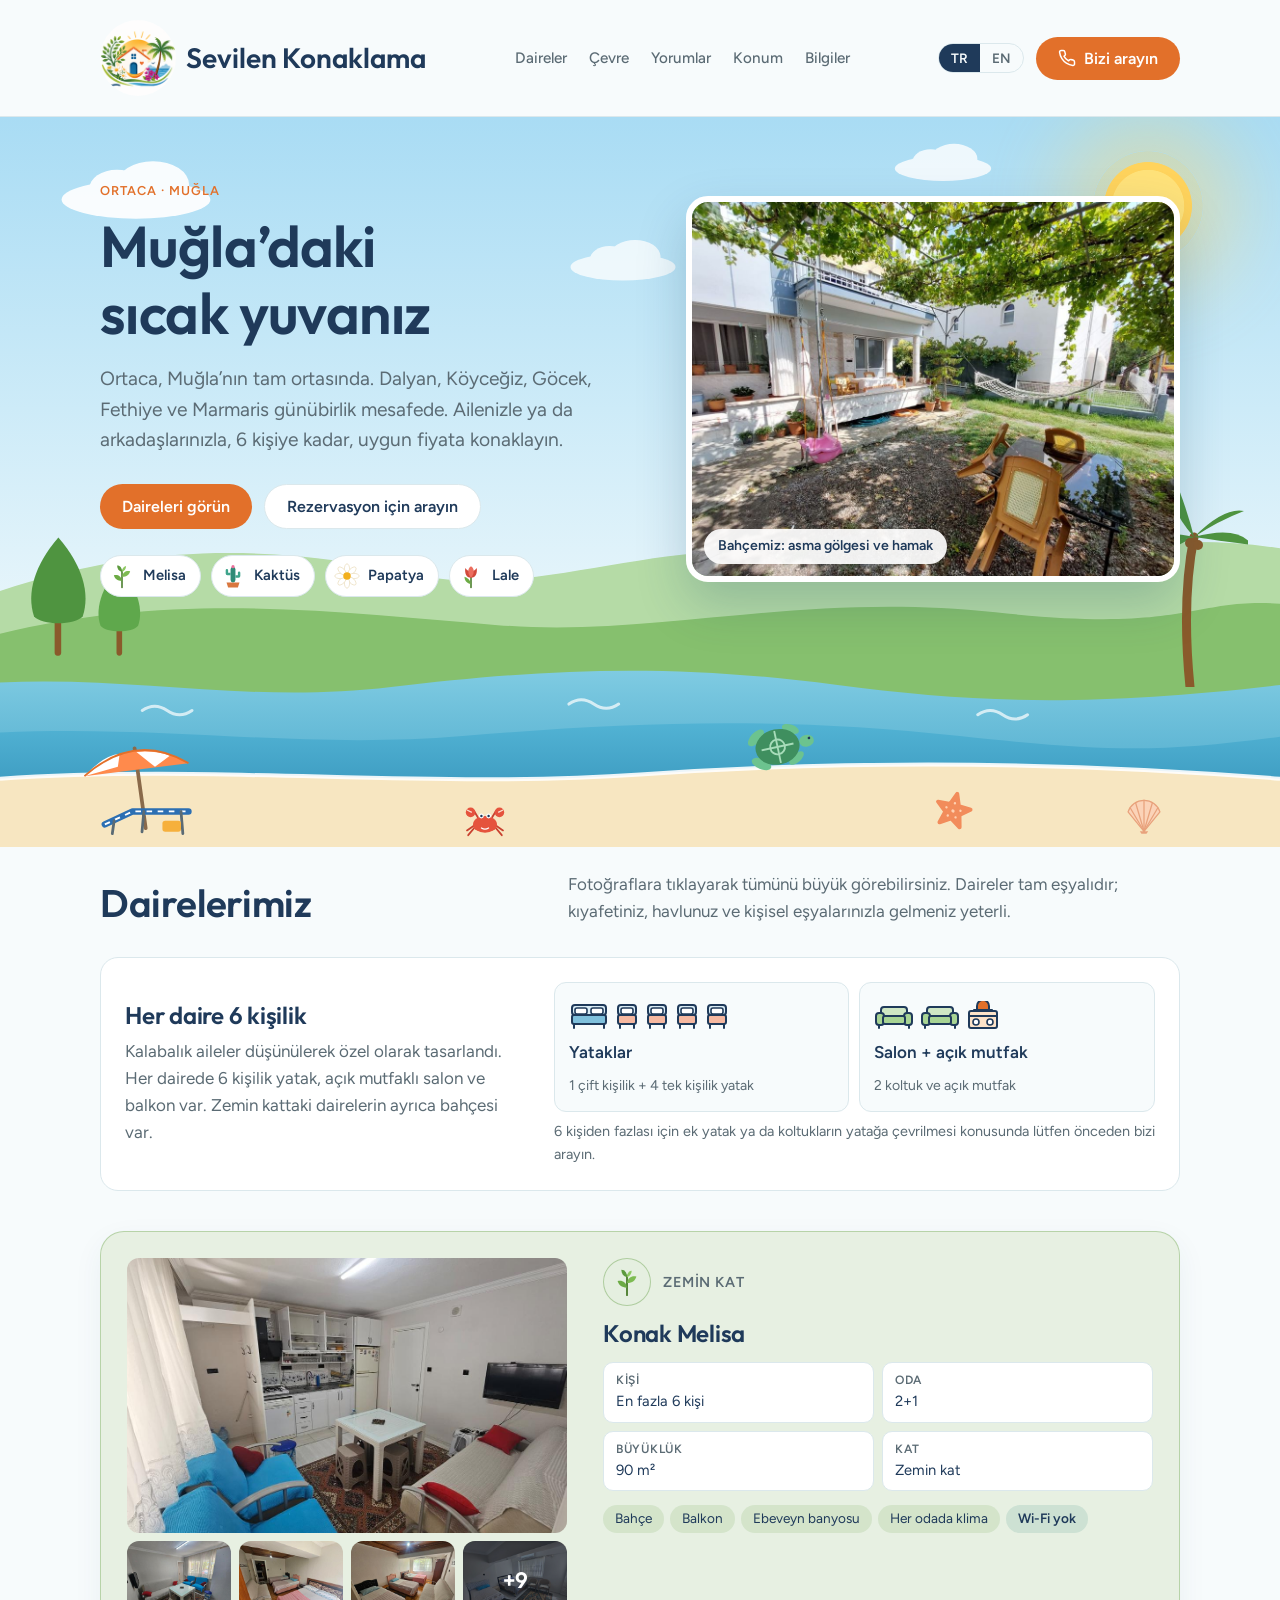
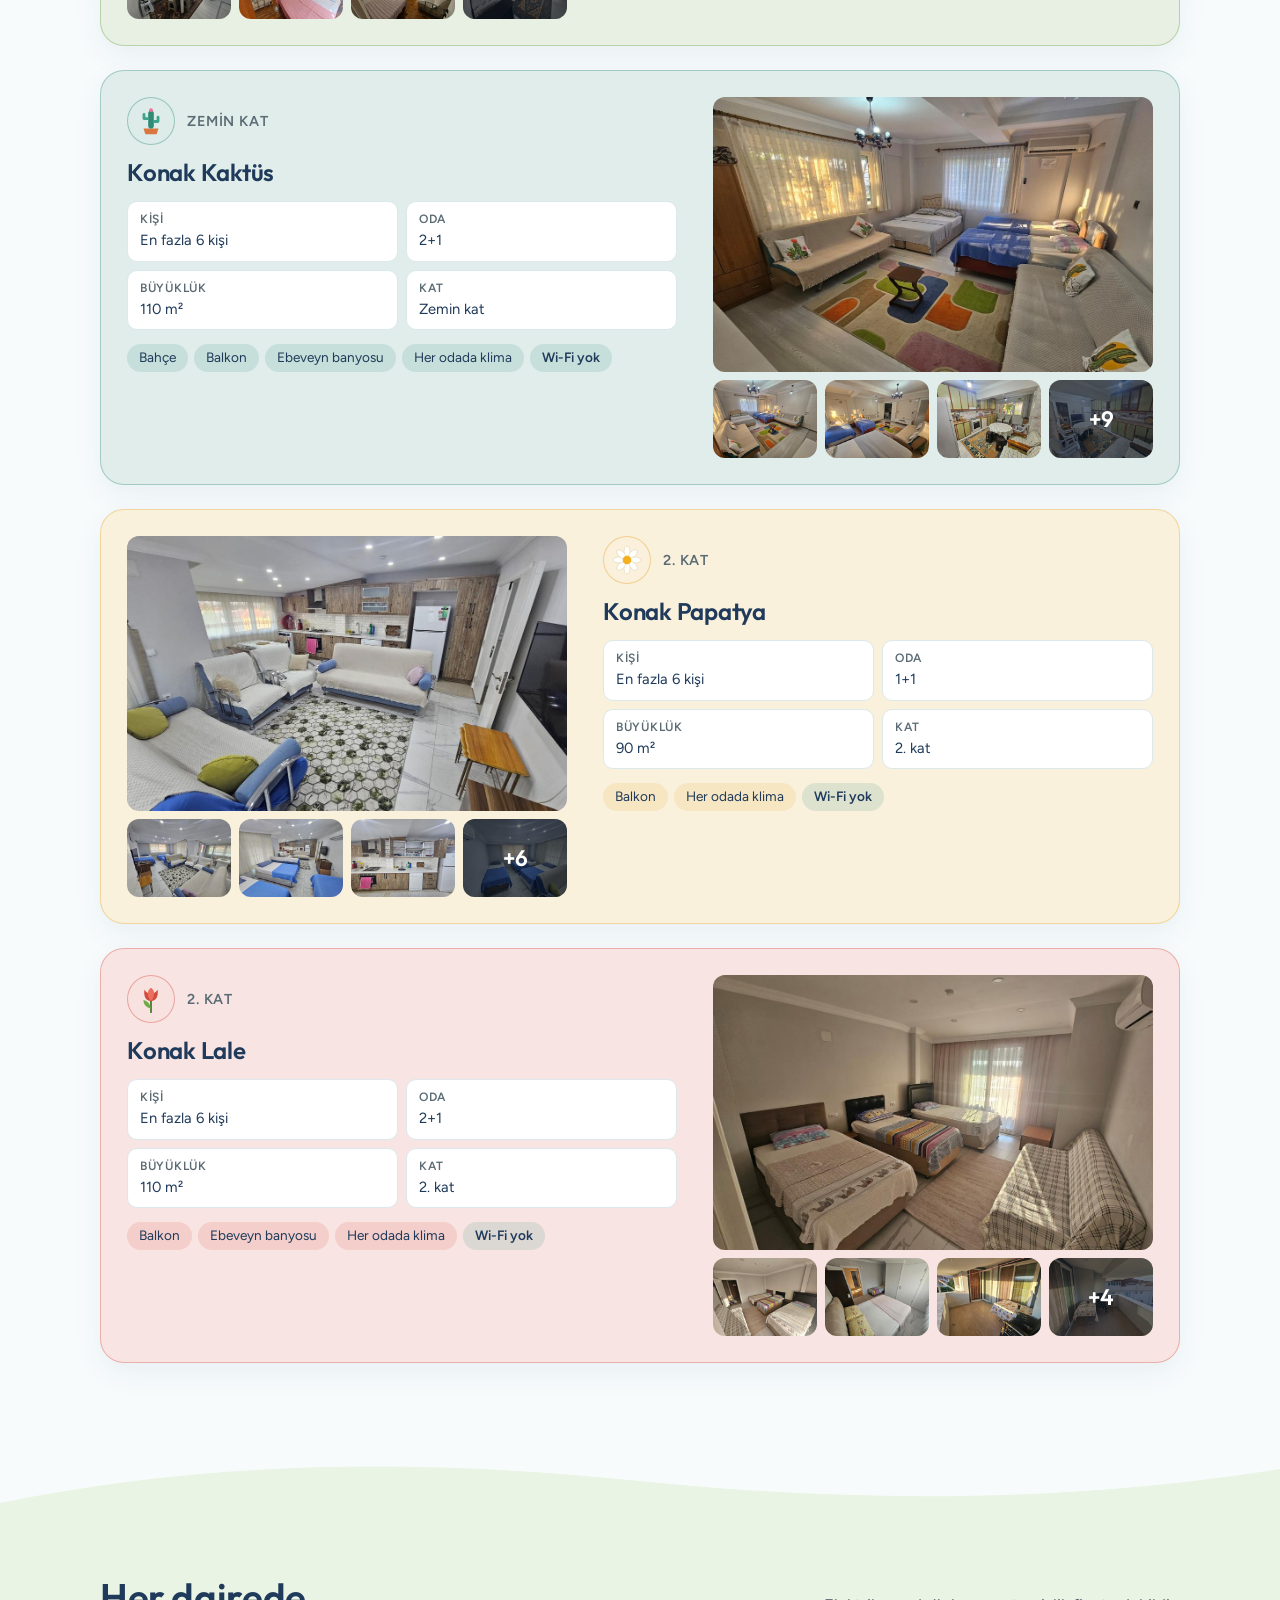
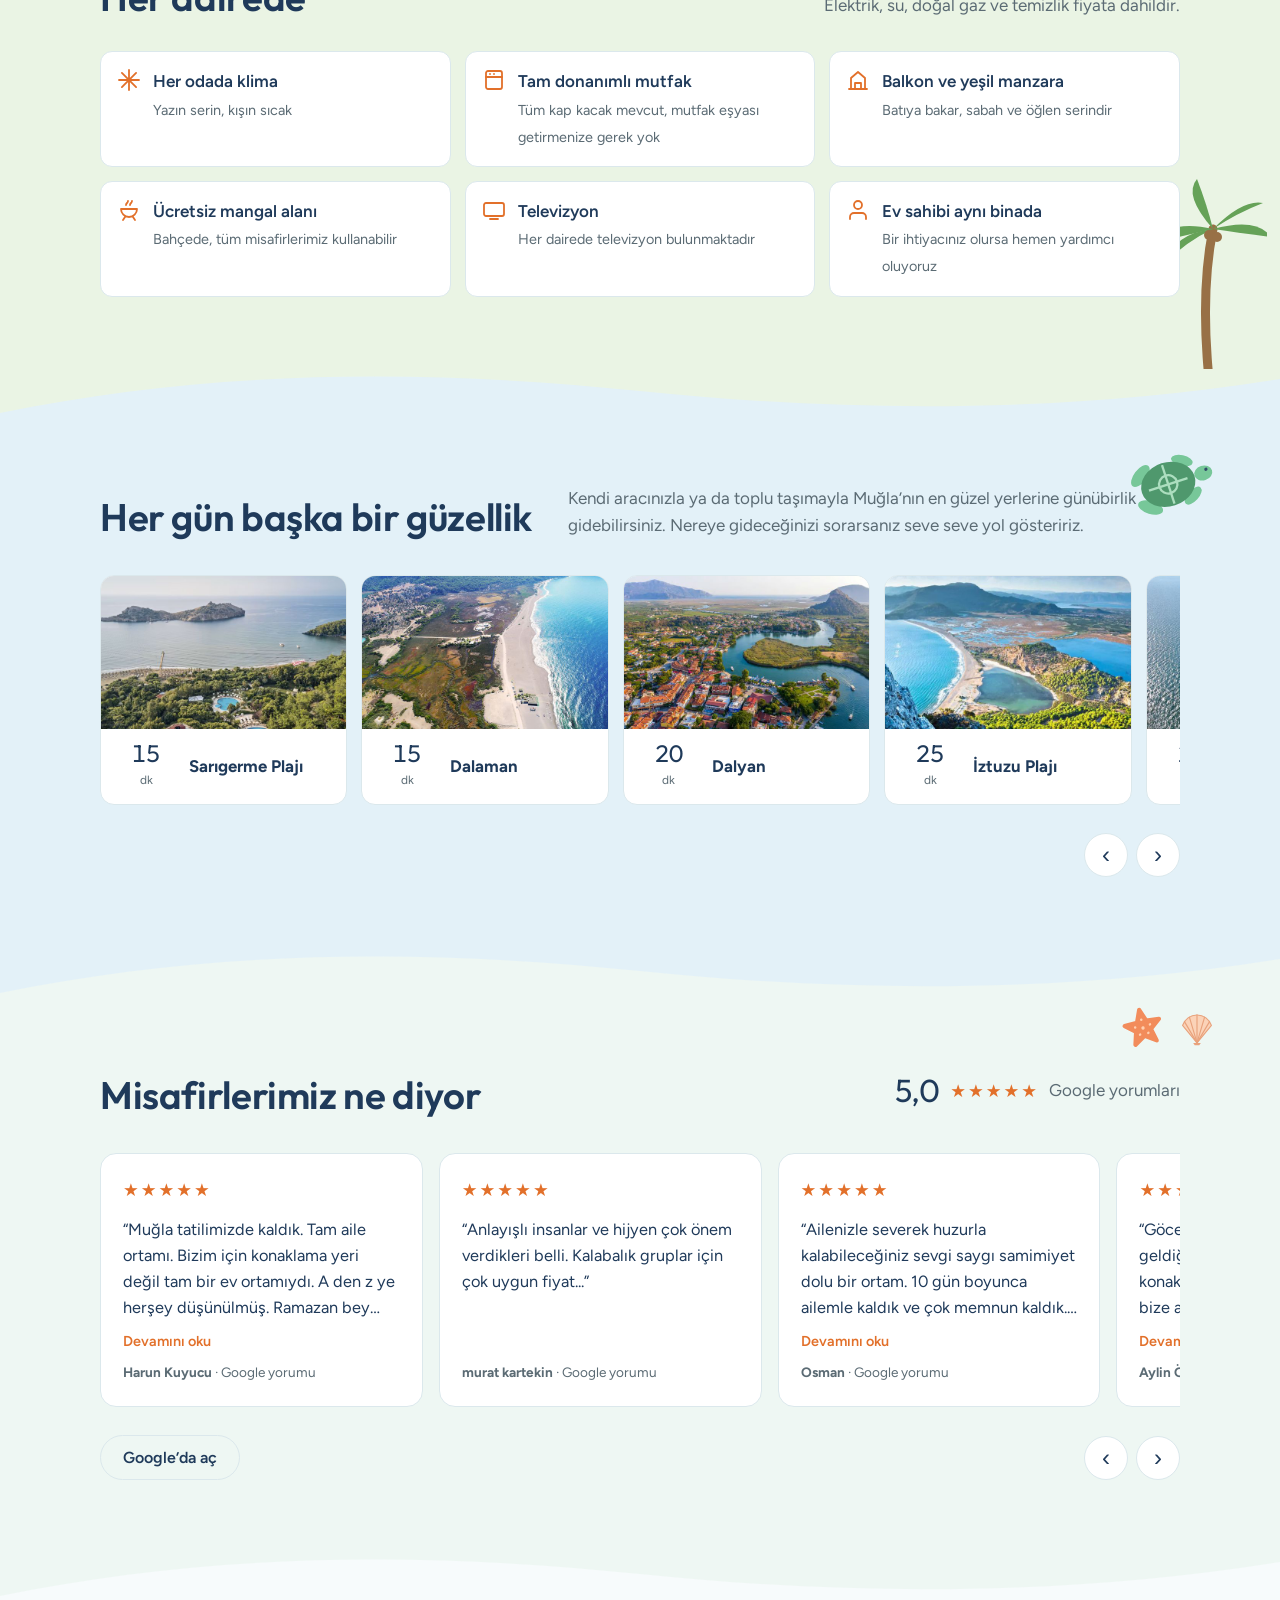
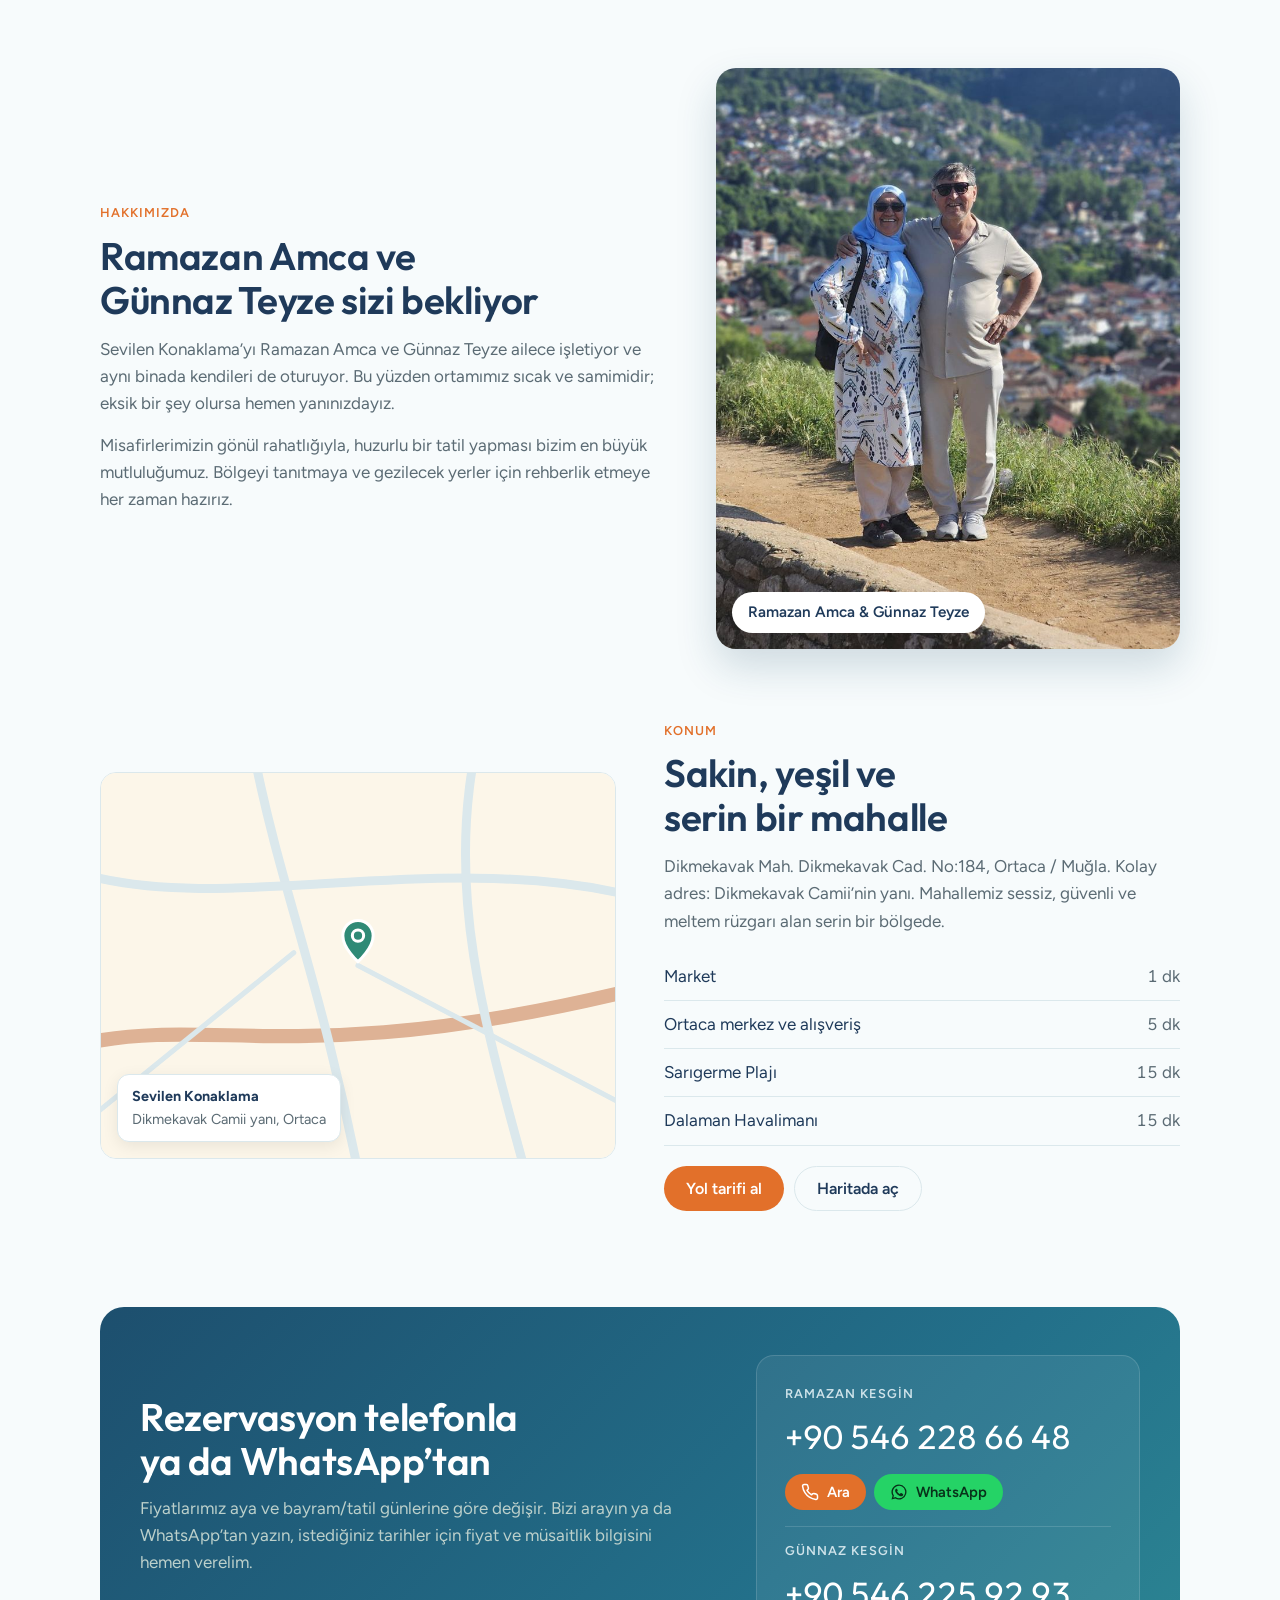
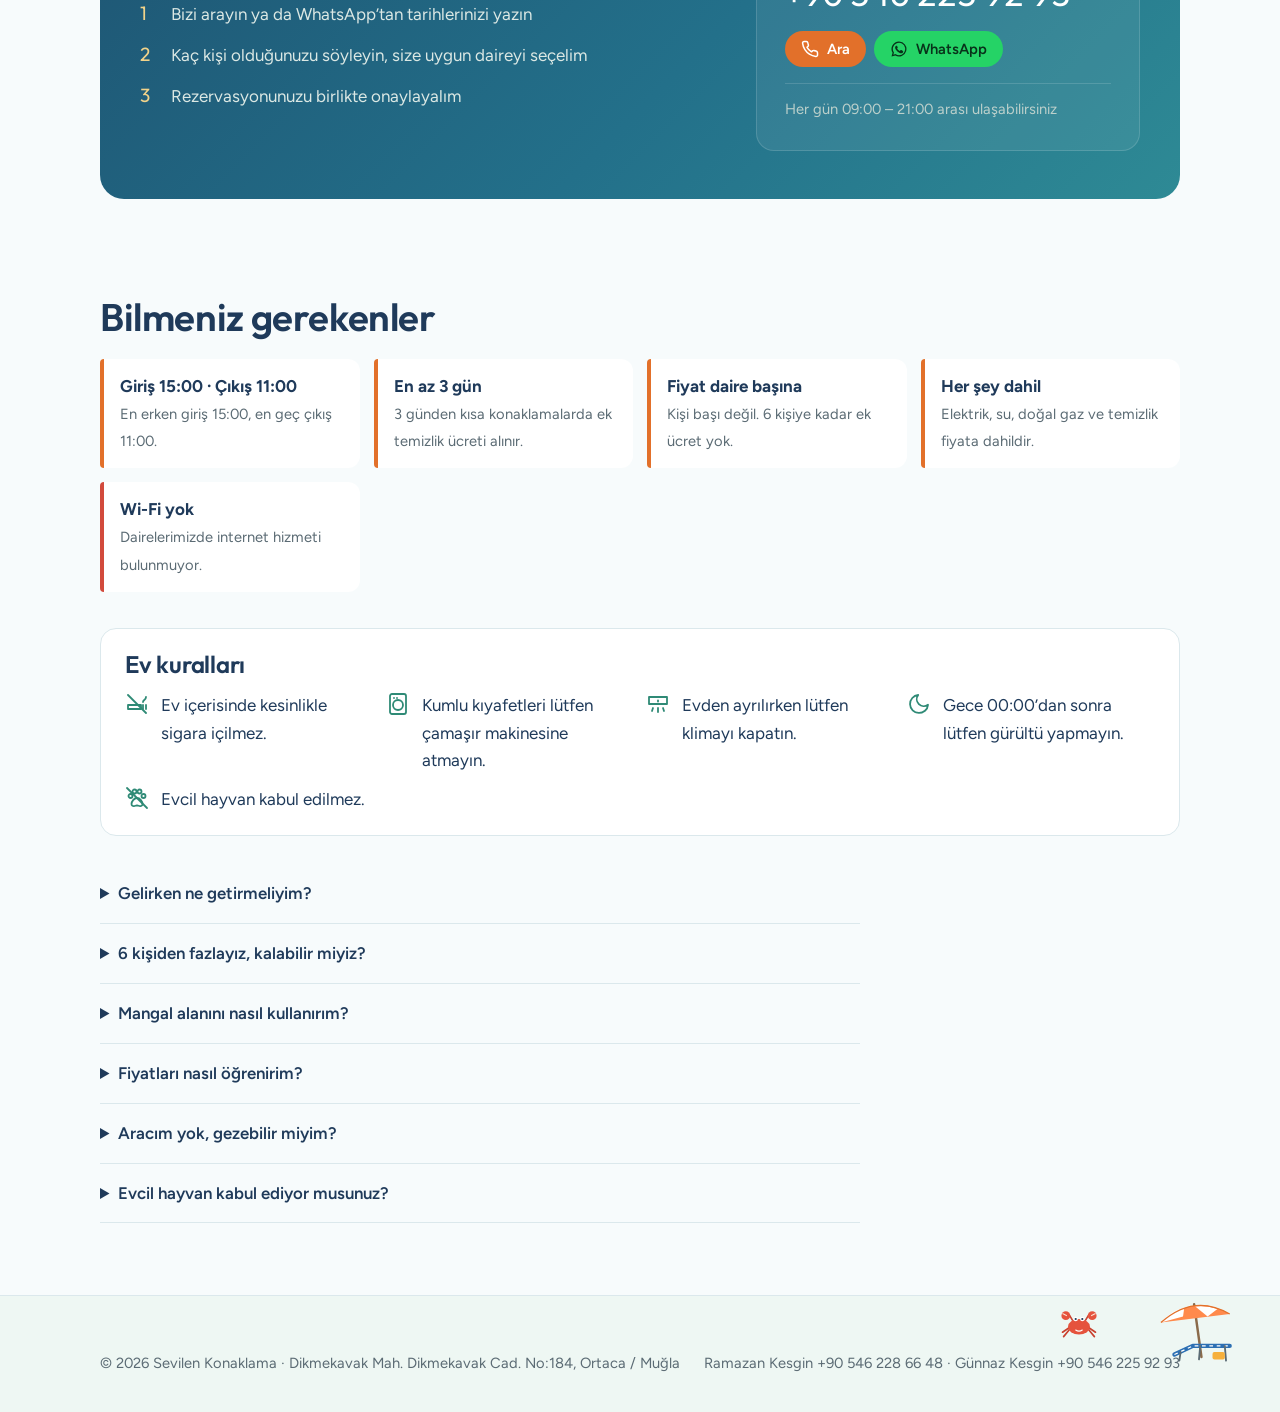
==== commit 49203aa8: "Add files via upload" ====
--- a/index.html
+++ b/index.html
@@ -141,6 +141,7 @@
 .apt{display:grid;grid-template-columns:1.25fr 1fr;gap:36px;align-items:start;padding:26px;margin-bottom:24px;border-radius:24px;background:color-mix(in srgb,var(--c) 15%,#fff);border:1.5px solid color-mix(in srgb,var(--c) 35%,transparent);scroll-margin-top:90px;box-shadow:0 10px 30px rgba(20,70,100,.06)}
 .apt .specs li{background:#fff}
 .apt:nth-of-type(even) .gallery{order:2}
+.apt:nth-of-type(odd){grid-template-columns:1fr 1.25fr}
 .gallery{display:grid;grid-template-columns:repeat(4,1fr);gap:8px}
 .gallery .main{grid-column:1/-1;aspect-ratio:16/10}
 .shot{border:0;padding:0;border-radius:12px;overflow:hidden;cursor:pointer;position:relative;aspect-ratio:4/3;background:var(--c);display:flex;align-items:center;justify-content:center;color:rgba(255,255,255,.85);font:500 .8rem var(--font-body)}
@@ -163,7 +164,7 @@
 .feat{display:flex;flex-wrap:wrap;gap:6px;list-style:none;margin:0;padding:0}
 .feat li.nw{background:color-mix(in srgb,var(--door2) 14%,transparent);font-weight:600}
 .feat li{border-radius:999px;padding:3px 12px;font-size:.85rem;background:color-mix(in srgb,var(--c) 14%,transparent);color:var(--ink)}
-@media (max-width:820px){.apt{grid-template-columns:1fr;gap:20px}.apt:nth-of-type(even) .gallery{order:0}}
+@media (max-width:820px){.apt,.apt:nth-of-type(odd){grid-template-columns:1fr;gap:20px}.apt:nth-of-type(even) .gallery{order:0}}
 
 /* Amenities */
 .band{background:var(--leaf)}
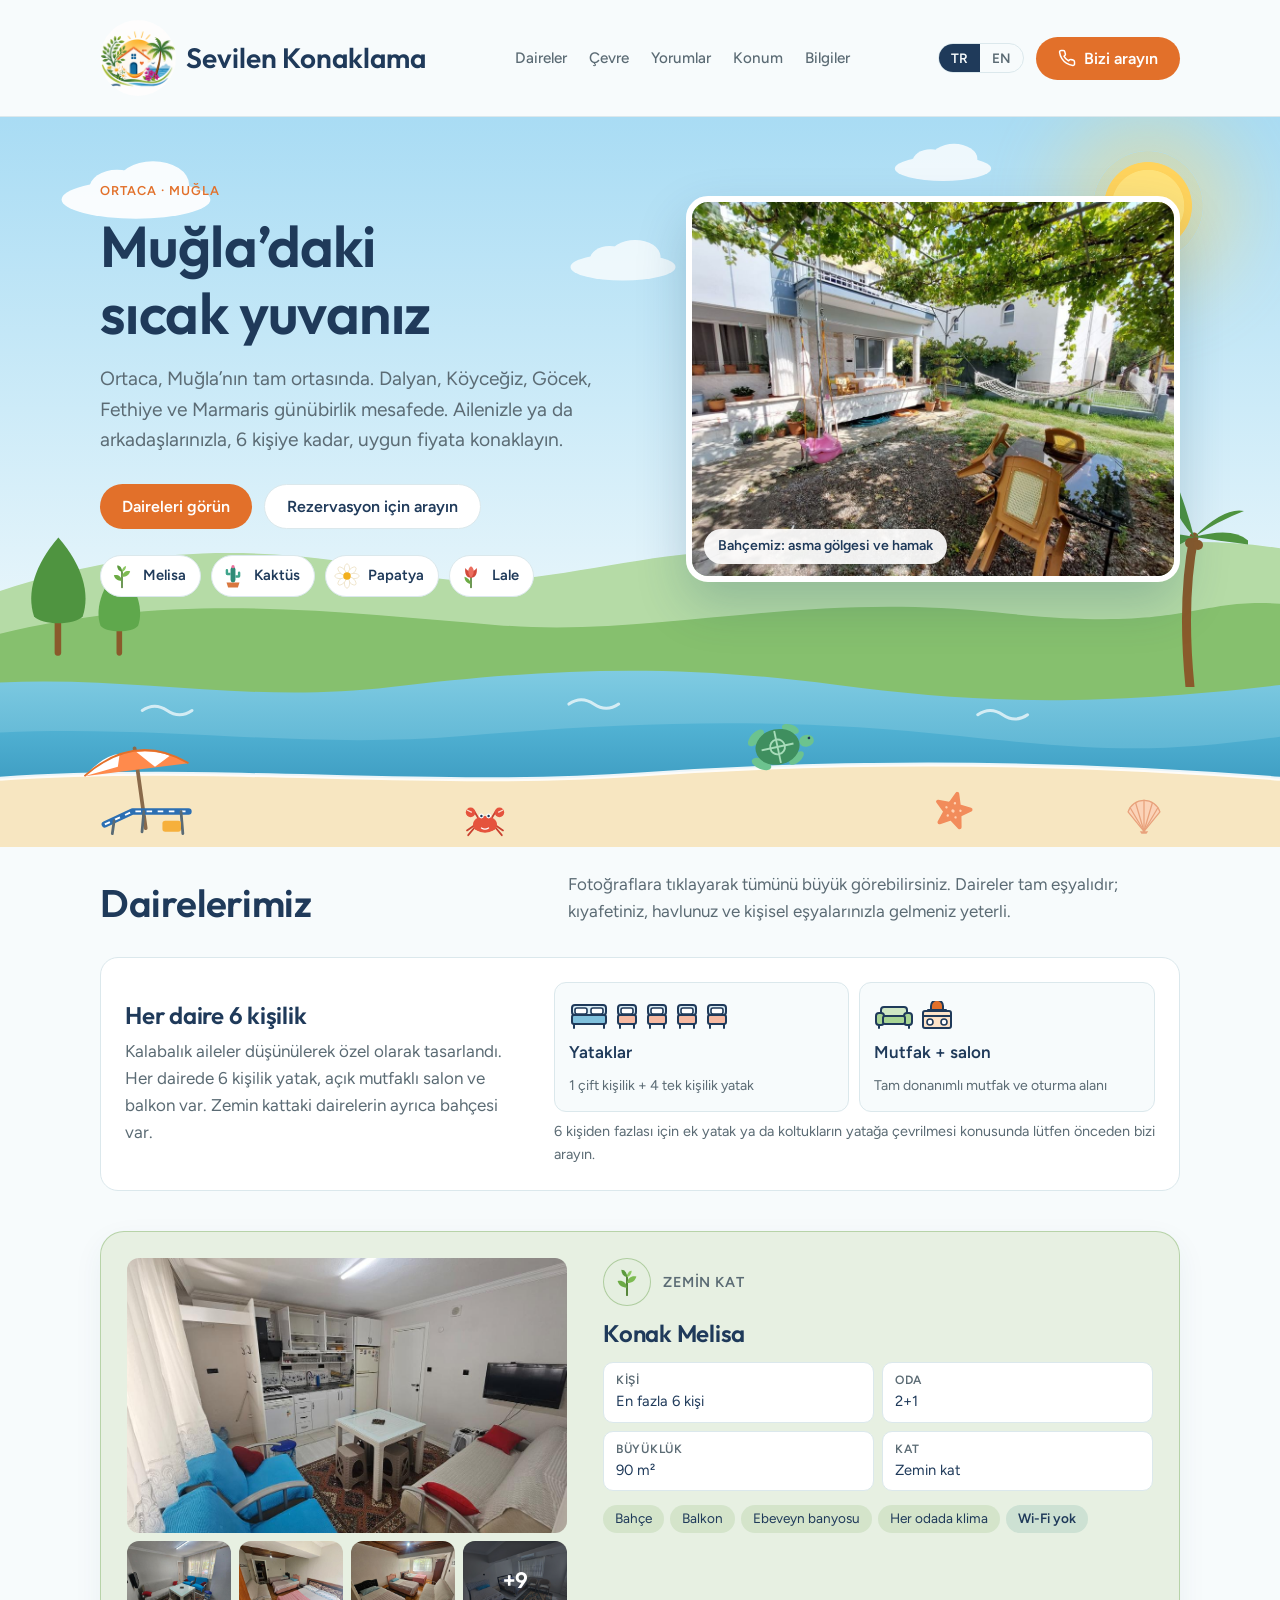
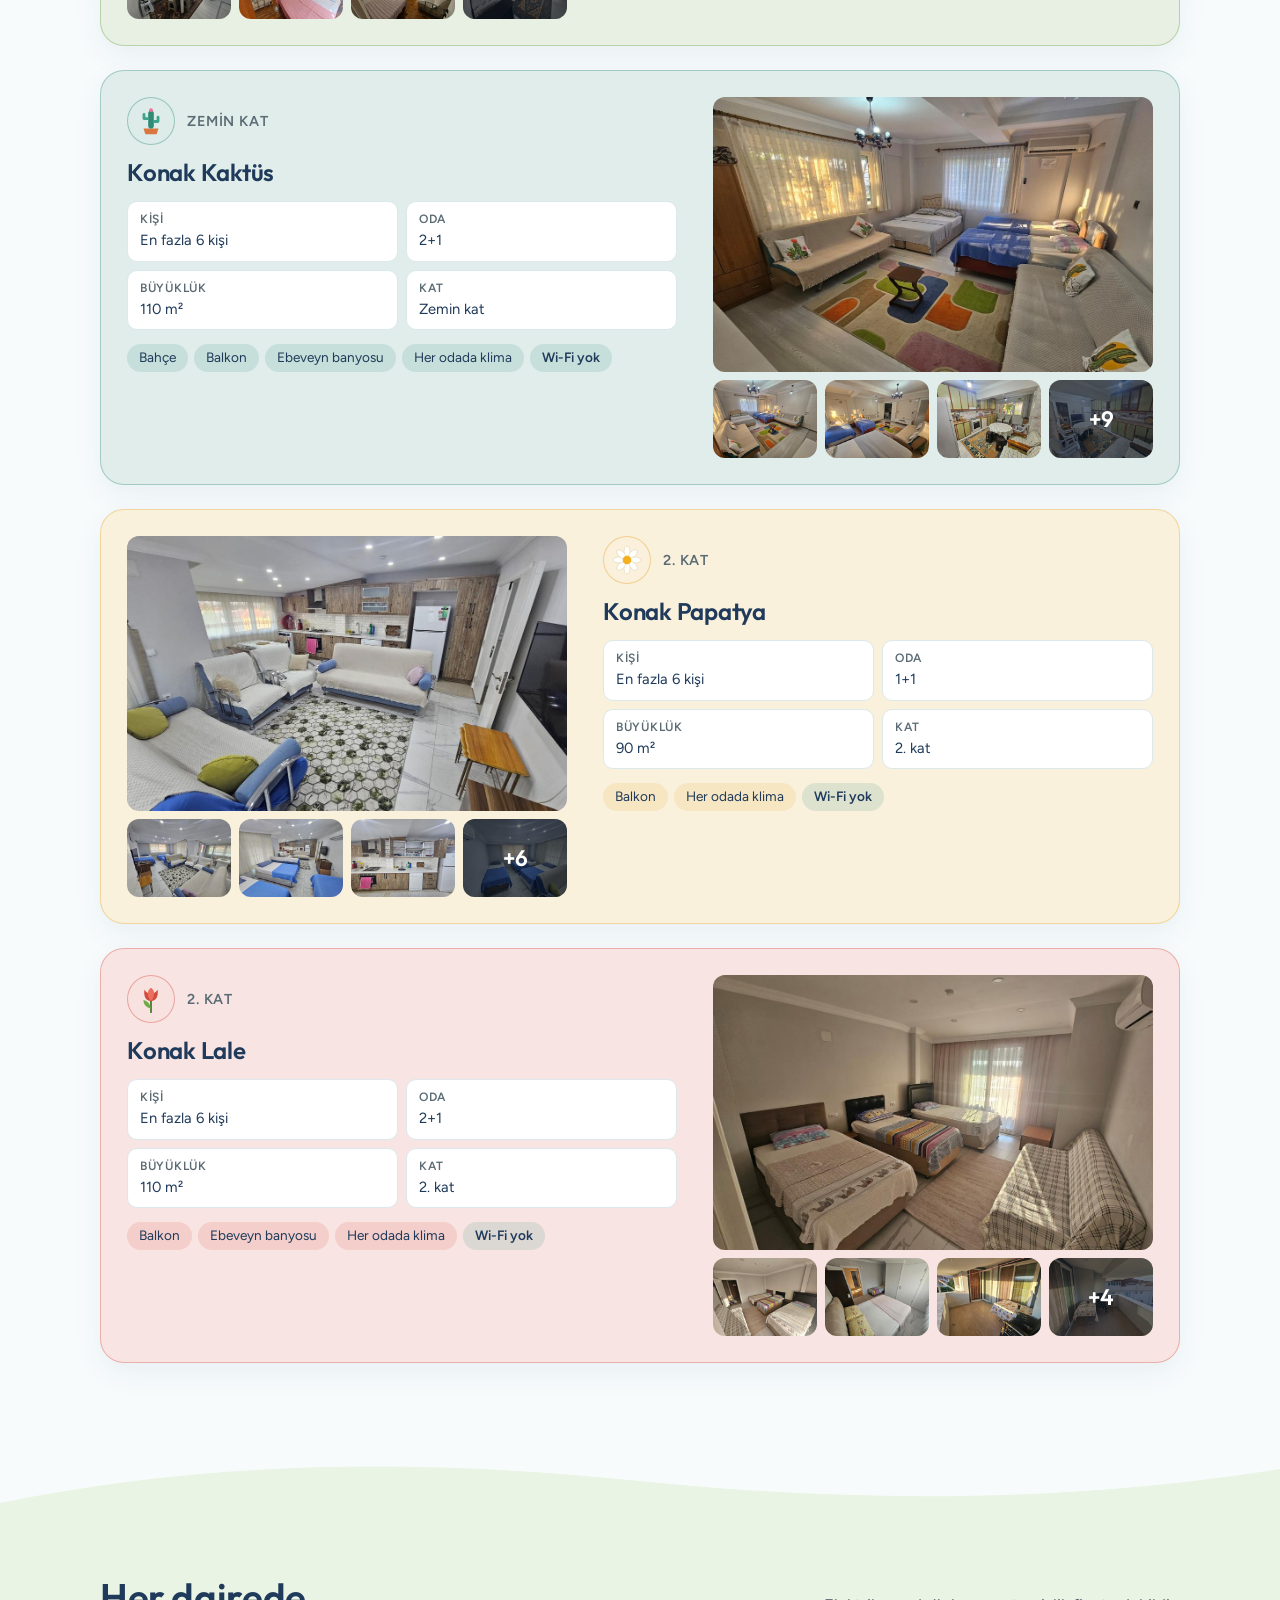
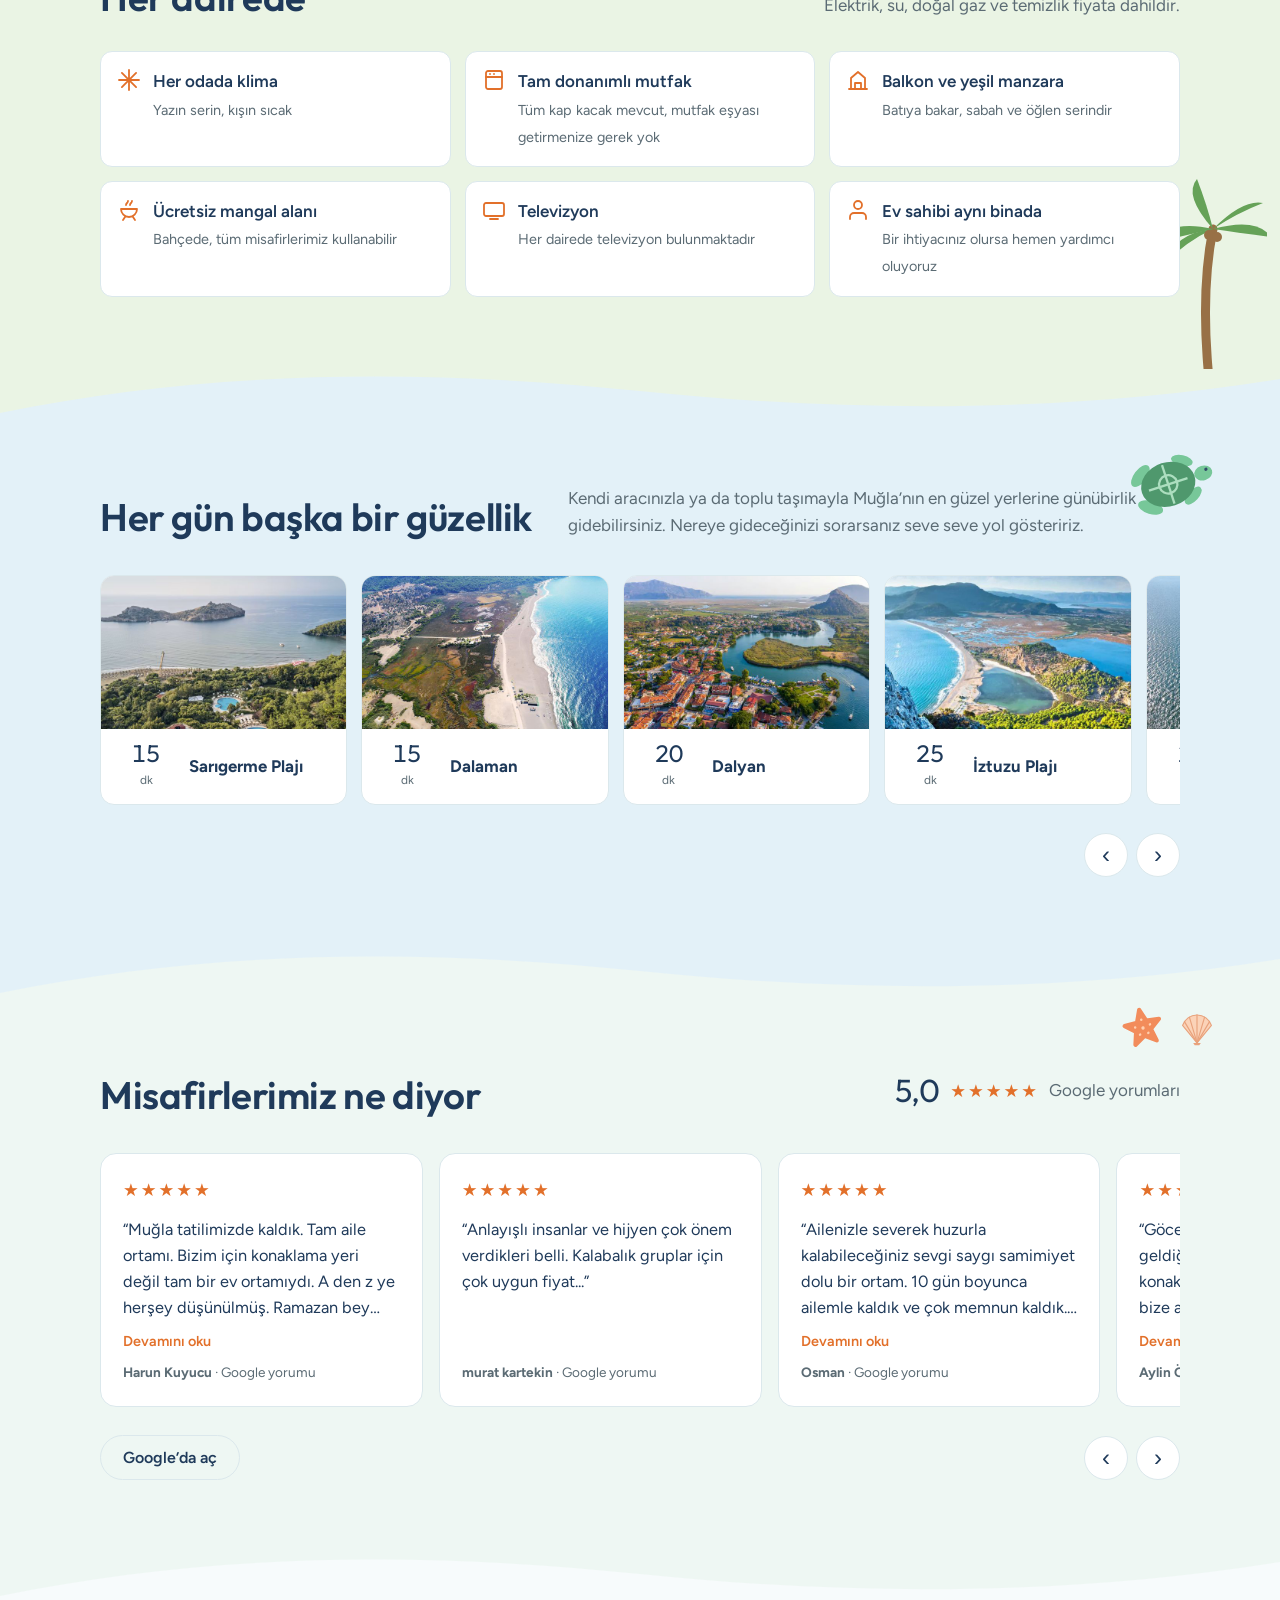
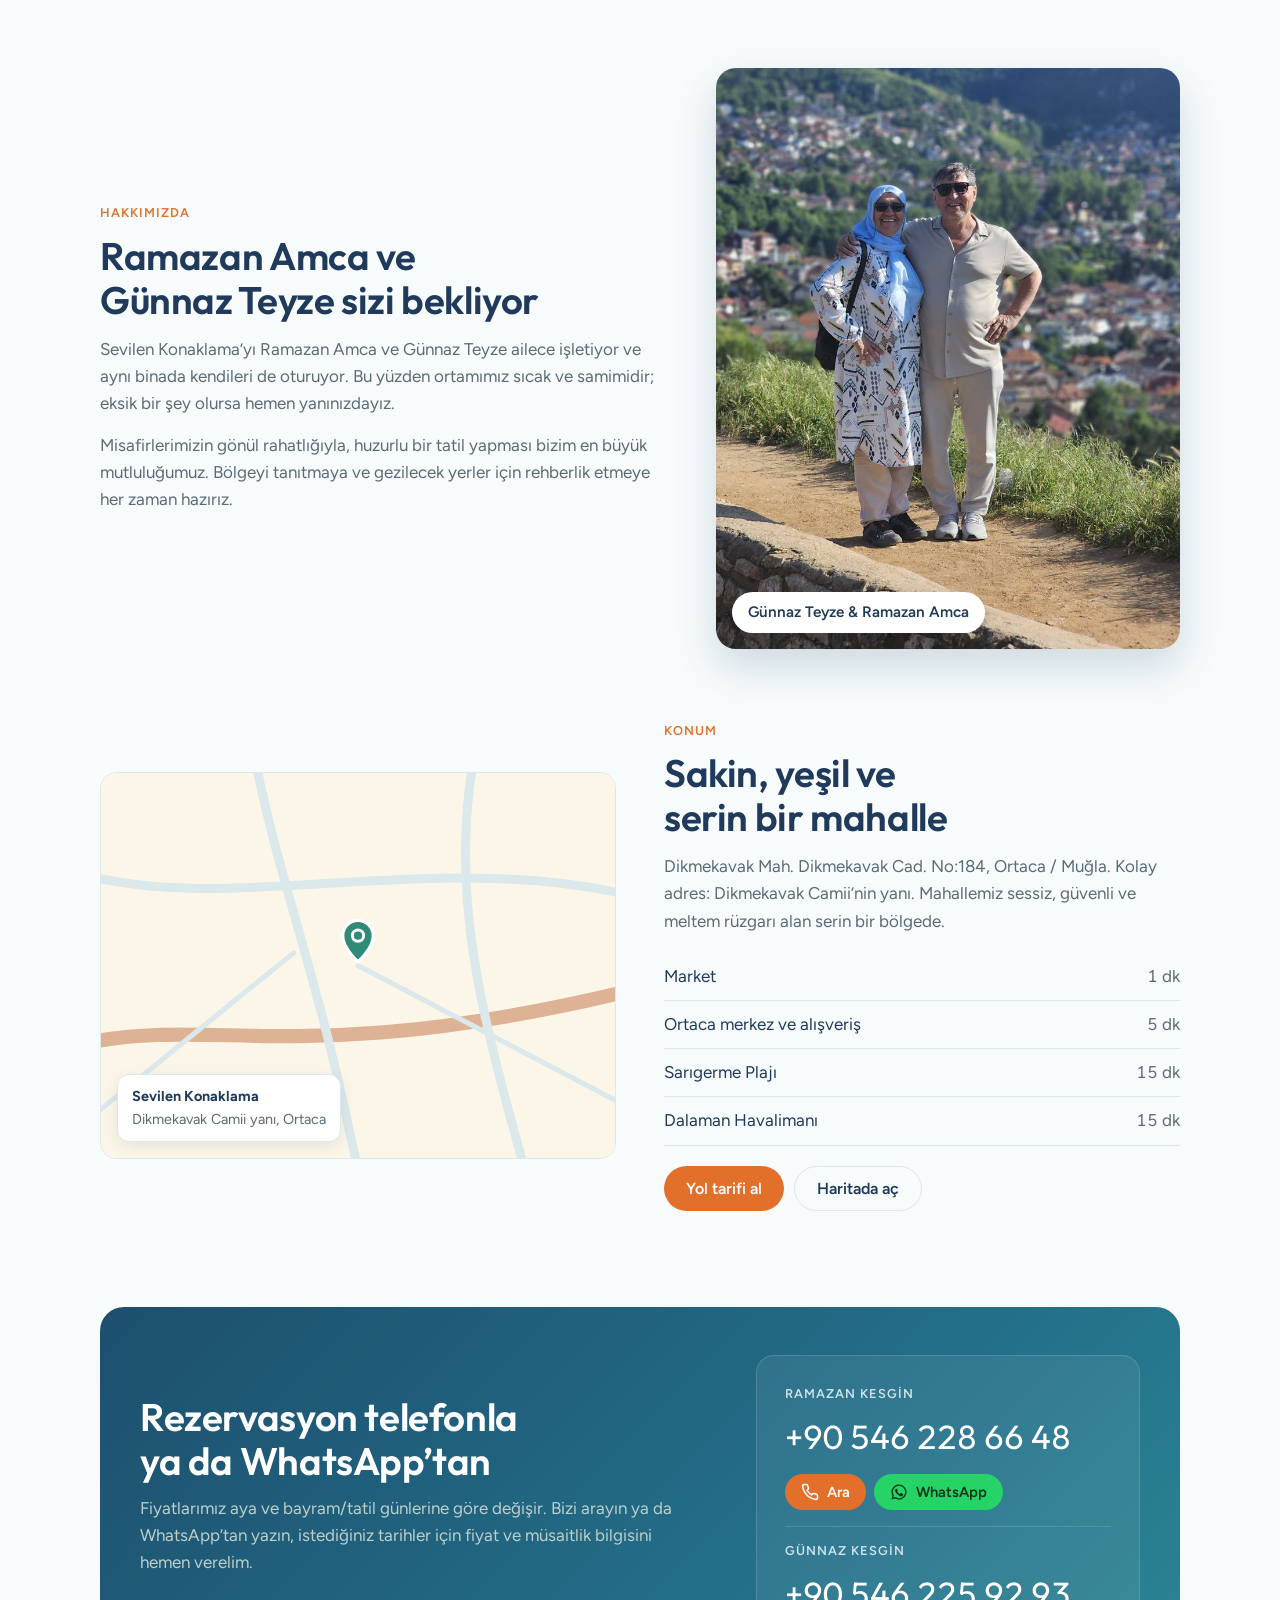
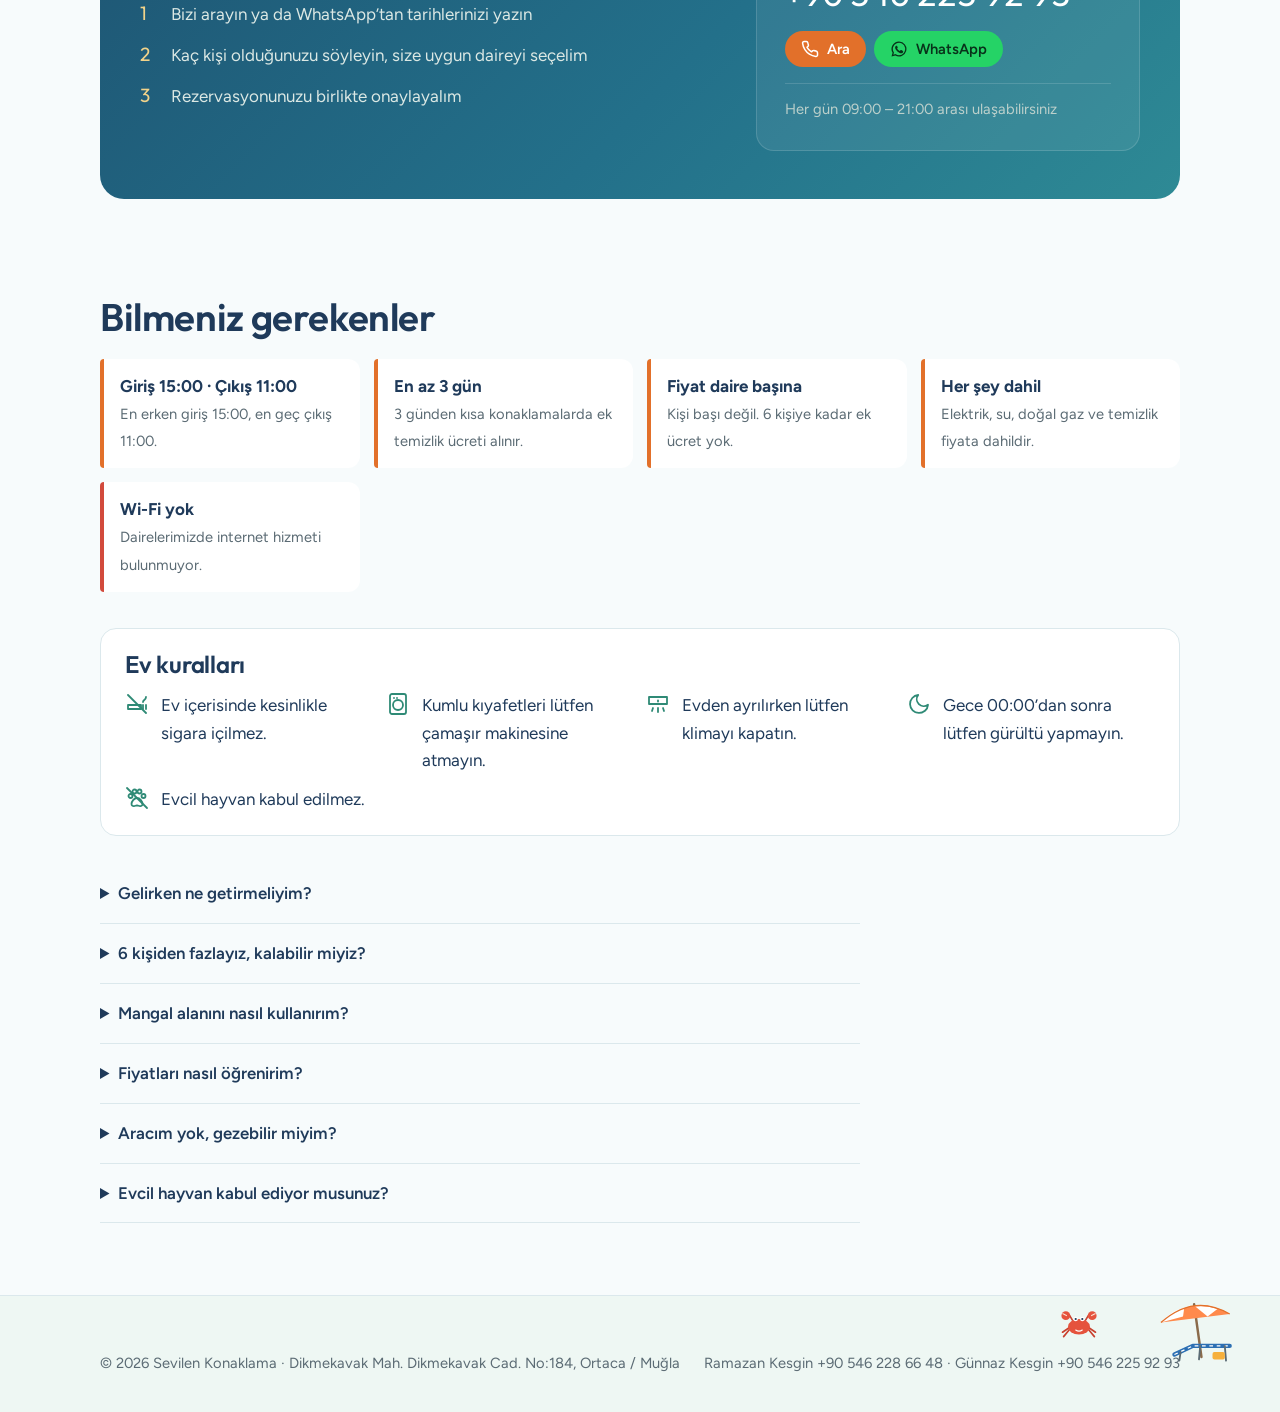
==== commit 0bb33c92: "Add files via upload" ====
--- a/index.html
+++ b/index.html
@@ -211,7 +211,7 @@
 .rev-note:empty{display:none}
 .rev{background:var(--surface);border:1px solid var(--line);border-radius:16px;padding:22px;display:flex;flex-direction:column;gap:12px}
 .rev blockquote{margin:0;font-size:1.02rem}
-.rev footer{border:0;padding:0;background:none;font-size:.85rem;color:var(--muted);margin-top:auto}
+.rev footer{border:0;padding:0;background:none;font-size:.85rem;color:var(--muted);margin-top:auto;white-space:nowrap;overflow:hidden;text-overflow:ellipsis}
 .rev .more.off{visibility:hidden}
 
 /* About + location */
@@ -518,7 +518,7 @@
         <p data-i18n="aboutP1"></p>
         <p data-i18n="aboutP2"></p>
       </div>
-      <figure class="family"><img src="img/aile.jpg" width="800" height="1000" alt="Ramazan Amca ve Günnaz Teyze" loading="lazy"><figcaption data-i18n="familyCap"></figcaption></figure>
+      <figure class="family"><img src="img/aile.jpg" width="800" height="1000" alt="Günnaz Teyze ve Ramazan Amca" loading="lazy"><figcaption data-i18n="familyCap"></figcaption></figure>
     </div>
   </section>
 
@@ -635,7 +635,7 @@
     planTitle:"Her daire 6 kişilik",
     planText:"Kalabalık aileler düşünülerek özel olarak tasarlandı. Her dairede 6 kişilik yatak, açık mutfaklı salon ve balkon var. Zemin kattaki dairelerin ayrıca bahçesi var.",
     planNote:"6 kişiden fazlası için ek yatak ya da koltukların yatağa çevrilmesi konusunda lütfen önceden bizi arayın.",
-    rooms:[["Yataklar","1 çift kişilik + 4 tek kişilik yatak","DSSSS"],["Salon + açık mutfak","2 koltuk ve açık mutfak","FFK"]],
+    rooms:[["Yataklar","1 çift kişilik + 4 tek kişilik yatak","DSSSS"],["Mutfak + salon","Tam donanımlı mutfak ve oturma alanı","FK"]],
     chipGarden:"Bahçe", chipBalcony:"Balkon", chipEnsuite:"Ebeveyn banyosu", chipAc:"Her odada klima", chipNoWifi:"Wi-Fi yok", baths:"Banyo",
     guests:"Kişi", rooms_:"Oda", size:"Büyüklük", floor:"Kat", upTo:n=>`En fazla ${n} kişi`, photo:"Fotoğraf",
     amenTitle:"Her dairede", amenLead:"Elektrik, su, doğal gaz ve temizlik fiyata dahildir.",
@@ -649,7 +649,7 @@
     aboutTitle:"Ramazan Amca ve Günnaz Teyze sizi bekliyor",
     aboutP1:"Sevilen Konaklama’yı Ramazan Amca ve Günnaz Teyze ailece işletiyor ve aynı binada kendileri de oturuyor. Bu yüzden ortamımız sıcak ve samimidir; eksik bir şey olursa hemen yanınızdayız.",
     aboutP2:"Misafirlerimizin gönül rahatlığıyla, huzurlu bir tatil yapması bizim en büyük mutluluğumuz. Bölgeyi tanıtmaya ve gezilecek yerler için rehberlik etmeye her zaman hazırız.",
-    familyCap:"Ramazan Amca & Günnaz Teyze",
+    familyCap:"Günnaz Teyze & Ramazan Amca",
     locEyebrow:"Konum", locTitle:"Sakin, yeşil ve serin bir mahalle",
     locP:"Dikmekavak Mah. Dikmekavak Cad. No:184, Ortaca / Muğla. Kolay adres: Dikmekavak Camii’nin yanı. Mahallemiz sessiz, güvenli ve meltem rüzgarı alan serin bir bölgede.",
     near:[["Market","1 dk"],["Ortaca merkez ve alışveriş","5 dk"],["Sarıgerme Plajı","15 dk"],["Dalaman Havalimanı","15 dk"]],
@@ -688,7 +688,7 @@
     planTitle:"Every apartment sleeps 6",
     planText:"Designed with large families in mind. Every apartment sleeps 6 and has a living room with open kitchen and a balcony. The ground-floor apartments also have a garden.",
     planNote:"For more than 6 guests, please call us in advance about an extra bed or making up the sofas.",
-    rooms:[["Beds","1 double + 4 single beds","DSSSS"],["Living room + open kitchen","2 sofas and an open kitchen","FFK"]],
+    rooms:[["Beds","1 double + 4 single beds","DSSSS"],["Kitchen + living room","Fully equipped kitchen and sitting area","FK"]],
     chipGarden:"Garden", chipBalcony:"Balcony", chipEnsuite:"En-suite bathroom", chipAc:"AC in every room", chipNoWifi:"No Wi-Fi", baths:"Bathrooms",
     guests:"Guests", rooms_:"Rooms", size:"Size", floor:"Floor", upTo:n=>`Up to ${n} guests`, photo:"Photo",
     amenTitle:"In every apartment", amenLead:"Electricity, water, natural gas and cleaning are included in the price.",
@@ -697,12 +697,12 @@
     expLead:"By car or public transport, the best of Muğla is within a day trip. Ask us where to go and we’ll gladly show you the way.",
     explore:[["15","Sarıgerme Beach","The nearest sea"],["15","Dalaman","Airport and Kayacık Beach"],["20","Dalyan","Ancient Kaunos, the rock tombs, canal boat trips and mud baths"],["25","İztuzu Beach","Nesting ground of the loggerhead turtles"],["25","Köyceğiz","Lakeside dinners with live music and a promenade walk"],["25","Göcek","Bays and daily boat tours"],["35","Akyaka","Breakfast over the Azmak river and a lovely beach"],["50","Fethiye","Ölüdeniz, Butterfly Valley, Saklıkent, Kayaköy"],["55","Marmaris","Bays and marina"]],
     min:"min",
-    revTitle:"What our guests say", revSource:"Google reviews", revNote:"Reviews are shown in their original Turkish.", revMore:"Read more", revLess:"Show less", revAll:"Open on Google", revWho:"Google review",
+    revTitle:"What our guests say", revSource:"Google reviews", revNote:"Reviews translated from Turkish.", revMore:"Read more", revLess:"Show less", revAll:"Open on Google", revWho:"Google review",
     aboutEyebrow:"About us",
     aboutTitle:"Ramazan Amca and Günnaz Teyze look forward to meeting you",
     aboutP1:"Sevilen Konaklama is run by Ramazan Amca and Günnaz Teyze (“Uncle Ramazan” and “Auntie Günnaz”), who live in the same building. That makes for a warm, friendly atmosphere, and if anything is missing we’re right there.",
     aboutP2:"Nothing makes us happier than guests having a peaceful, carefree holiday. We’re always happy to introduce the area and help you plan where to go.",
-    familyCap:"Ramazan Amca & Günnaz Teyze",
+    familyCap:"Günnaz Teyze & Ramazan Amca",
     locEyebrow:"Location", locTitle:"A quiet, green and breezy neighbourhood",
     locP:"Dikmekavak Mah. Dikmekavak Cad. No:184, Ortaca / Muğla, Türkiye. Easy to find: next to Dikmekavak Mosque. The area is quiet, safe and cooled by the sea breeze.",
     near:[["Supermarket","1 min"],["Ortaca centre and shops","5 min"],["Sarıgerme Beach","15 min"],["Dalaman Airport","15 min"]],
@@ -764,95 +764,118 @@
 const REVIEWS = [
   {
   "name": "Harun Kuyucu",
-  "text": "Muğla tatilimizde kaldık. Tam aile ortamı. Bizim için konaklama yeri değil tam bir ev ortamıydı. A den z ye herşey düşünülmüş. Ramazan bey Günnaz hanım çok sıcak kanlı insanlar.Düşünmeden karar verip kalabilirsiniz… 10 numara 5 yıldız 👍👍👍👍👍 …"
+  "text": "Muğla tatilimizde kaldık. Tam aile ortamı. Bizim için konaklama yeri değil tam bir ev ortamıydı. A den z ye herşey düşünülmüş. Ramazan bey Günnaz hanım çok sıcak kanlı insanlar.Düşünmeden karar verip kalabilirsiniz… 10 numara 5 yıldız 👍👍👍👍👍 …",
+  "en": "We stayed here during our holiday in Muğla. A true family atmosphere. For us it wasn’t just a place to stay, it felt like a real home. Everything has been thought of, from A to Z. Ramazan Bey and Günnaz Hanım are very warm people. You can decide without a second thought and stay here… 10 out of 10, 5 stars 👍👍👍👍👍 …"
   },
   {
   "name": "murat kartekin",
-  "text": "Anlayışlı insanlar ve hijyen çok önem verdikleri belli. Kalabalık gruplar için çok uygun fiyat..."
+  "text": "Anlayışlı insanlar ve hijyen çok önem verdikleri belli. Kalabalık gruplar için çok uygun fiyat...",
+  "en": "Understanding people, and it’s clear they care a lot about hygiene. Very good prices for large groups..."
   },
   {
   "name": "Osman",
-  "text": "Ailenizle severek huzurla kalabileceğiniz sevgi saygı samimiyet dolu bir ortam. 10 gün boyunca ailemle kaldık ve çok memnun kaldık. Ramazan Hocam ve değerli eşi Günnaz hanıma ne kadar teşekkür etsek az gelir, minnettarız, çok sevdik ve tekrar tekrar gelmek istiyoruz. Temizlik, düzen, bağından üzüm ikramları, rehberlik, hoş sohbetleri, her sorunumuza anında yardımcı olmaları, sıcakkanlı, misafirperverlikleri ile iyi ki gelmişiz dedik ve herkese de tavsiye ederiz."
-  },
-  {
-  "name": "Aylin Özçelik Öztürk",
-  "text": "Göcek’te tekne turu yapmak için geldiğimizde Ortaca’da konakladığımız Sevilen Konaklama, bize adeta evimizdeymişiz gibi hissettirdi. 2 günlük deneyimimiz boyunca hem rahat ettik hem de çok huzurlu zaman geçirdik. Fiyat-performans açısından da gayet başarılı. Çevre ilçeleri ve doğal güzellikleri keşfetmek isteyenler için uzun süreli konaklamaya elverişli, huzurlu ve güvenilir bir seçenek olduğunu belirtmek isterim. Bizim için iyi ki tercih etmişiz dediğimiz bir deneyim oldu. Teşekkür ederiz 🙏"
+  "text": "Ailenizle severek huzurla kalabileceğiniz sevgi saygı samimiyet dolu bir ortam. 10 gün boyunca ailemle kaldık ve çok memnun kaldık. Ramazan Hocam ve değerli eşi Günnaz hanıma ne kadar teşekkür etsek az gelir, minnettarız, çok sevdik ve tekrar tekrar gelmek istiyoruz. Temizlik, düzen, bağından üzüm ikramları, rehberlik, hoş sohbetleri, her sorunumuza anında yardımcı olmaları, sıcakkanlı, misafirperverlikleri ile iyi ki gelmişiz dedik ve herkese de tavsiye ederiz.",
+  "en": "A place full of love, respect and sincerity where you can stay peacefully with your family. We stayed for 10 days with my family and were very happy. We can’t thank Ramazan Hocam and his dear wife Günnaz Hanım enough. We are grateful, we loved it and want to come back again and again. The cleanliness, the order, grapes from their vineyard, their guidance, pleasant chats, helping instantly with every problem, their warmth and hospitality: we were so glad we came, and we recommend it to everyone."
+  },
+  {
+  "name": "Aylin Özçelik Ö.",
+  "text": "Göcek’te tekne turu yapmak için geldiğimizde Ortaca’da konakladığımız Sevilen Konaklama, bize adeta evimizdeymişiz gibi hissettirdi. 2 günlük deneyimimiz boyunca hem rahat ettik hem de çok huzurlu zaman geçirdik. Fiyat-performans açısından da gayet başarılı. Çevre ilçeleri ve doğal güzellikleri keşfetmek isteyenler için uzun süreli konaklamaya elverişli, huzurlu ve güvenilir bir seçenek olduğunu belirtmek isterim. Bizim için iyi ki tercih etmişiz dediğimiz bir deneyim oldu. Teşekkür ederiz 🙏",
+  "en": "When we came to Göcek for a boat tour, we stayed at Sevilen Konaklama in Ortaca and it made us feel right at home. During our 2-day stay we were comfortable and had a very peaceful time. It’s also great value for money. I’d like to add that it’s a peaceful and reliable option, well suited to longer stays, for anyone who wants to explore the surrounding towns and natural beauty. It was an experience we’re truly glad we chose. Thank you 🙏"
   },
   {
   "name": "Gokhan Yilmaz",
-  "text": "İki yaz  tatilimizi ailecek sevilen konaklamada geçirdik. Bu yaz içinde rezervasyonumuzu yaptık. Allah kısmet ederse bu yaz da oradayız. Ramazan abi  ve gülnaz abla çok sıcak kanlı cana yakın,ilgi ve alakalı insanlar. Evleri tertemiz ve düzenli kendinizi  evinizdeki kadar rahat hissedeceksiniz."
+  "text": "İki yaz  tatilimizi ailecek sevilen konaklamada geçirdik. Bu yaz içinde rezervasyonumuzu yaptık. Allah kısmet ederse bu yaz da oradayız. Ramazan abi  ve gülnaz abla çok sıcak kanlı cana yakın,ilgi ve alakalı insanlar. Evleri tertemiz ve düzenli kendinizi  evinizdeki kadar rahat hissedeceksiniz.",
+  "en": "We spent two summer holidays at Sevilen Konaklama as a family. We’ve already made our booking for this summer too. God willing, we’ll be there again this summer. Ramazan Abi and Gülnaz Abla are very warm, friendly and caring people. Their homes are spotless and tidy, and you’ll feel as comfortable as in your own home."
   },
   {
   "name": "Metin Aydın",
-  "text": "Sahipleri güleryüzlü, ilgili ve yardımsever insanlar. Apart gayet temiz."
+  "text": "Sahipleri güleryüzlü, ilgili ve yardımsever insanlar. Apart gayet temiz.",
+  "en": "The owners are cheerful, attentive and helpful people. The apartment is very clean."
   },
   {
   "name": "Hüseyin Yazgan",
-  "text": "Her yıl sürekli Ortaca'da tatil planlayan birisi olarak, ilk defa Sevilen Konaklama isimli yerde ailecek misafir olduk.Konakladığımız yerde tüm ihtiyaçlarımızı giderebileceğimiz malzemeler vardı. Sadece valizinizle gelmeniz yeterli oluyor. Yanında hemen market bulunuyor zaten. Bunun dışında işletme sahibi Ramazan bey, gezilmesi gerekli olan yerleri de size tarif edecektir. Ailecek gelip gönül rahatlığıyla kalabileceğiniz, güvenilir bir yer.Bizler oldukça memnun kaldık. Herkese bu sebeplerle burayı samimi olarak tavsiye ediyorum. Konaklama hizmetini profesyonel bir şekilde yürüten, sıcak diyaloglarını ve güleryüzlülüklerini konakladığımız sürece esirgemeyen Ramazan bey ve eşine bu vesileyle tekrar teşekkür ederim."
+  "text": "Her yıl sürekli Ortaca'da tatil planlayan birisi olarak, ilk defa Sevilen Konaklama isimli yerde ailecek misafir olduk.Konakladığımız yerde tüm ihtiyaçlarımızı giderebileceğimiz malzemeler vardı. Sadece valizinizle gelmeniz yeterli oluyor. Yanında hemen market bulunuyor zaten. Bunun dışında işletme sahibi Ramazan bey, gezilmesi gerekli olan yerleri de size tarif edecektir. Ailecek gelip gönül rahatlığıyla kalabileceğiniz, güvenilir bir yer.Bizler oldukça memnun kaldık. Herkese bu sebeplerle burayı samimi olarak tavsiye ediyorum. Konaklama hizmetini profesyonel bir şekilde yürüten, sıcak diyaloglarını ve güleryüzlülüklerini konakladığımız sürece esirgemeyen Ramazan bey ve eşine bu vesileyle tekrar teşekkür ederim.",
+  "en": "As someone who plans a holiday in Ortaca every year, this was our first time staying as a family at Sevilen Konaklama. The place had everything we needed. You only need to bring your suitcase. There’s a supermarket right next door anyway. On top of that, the owner Ramazan Bey will tell you about the places worth visiting. It’s a trustworthy place where you can come with your family and stay with peace of mind. We were very satisfied. For these reasons I sincerely recommend it to everyone. I’d like to thank Ramazan Bey and his wife once again, who run their accommodation professionally and never spared their warm conversation and smiles throughout our stay."
   },
   {
   "name": "Leman ÇAKIR",
-  "text": "2 yıldır tatilimizi sevilen konaklamada yapıyoruz. Çok memnun kaldık. Konum olarak koylara ve plajlara yakın bulunmakta kendi evimiz gibi rahat ve temiz bir mekan. Ramazan Bey ve eşi Günnaz Hanımın ilgi ve alakasına çok teşekkür ederiz."
+  "text": "2 yıldır tatilimizi sevilen konaklamada yapıyoruz. Çok memnun kaldık. Konum olarak koylara ve plajlara yakın bulunmakta kendi evimiz gibi rahat ve temiz bir mekan. Ramazan Bey ve eşi Günnaz Hanımın ilgi ve alakasına çok teşekkür ederiz.",
+  "en": "We’ve been spending our holidays at Sevilen Konaklama for 2 years. We were very happy. It’s close to the bays and beaches, and as comfortable and clean as our own home. Many thanks to Ramazan Bey and his wife Günnaz Hanım for their care and attention."
   },
   {
   "name": "saadet tunç",
-  "text": "Tavsiye üzerini gittiğimiz bir yerdi. Çok memnun kaldık bu yıl tekrar gittik. Ramazan bey ve Gülnaz hnm çok cana yakın ve güler yüzlü. Odalar ter temiz. Bundan sonra her yaz oraya gitmeyi düşünüyorum. Her yere çok yakın. Dönüşte zeytin yağımızı nar eksimizi de alıyoruz. Mutlu musmutlu  ayrılıyoruz."
+  "text": "Tavsiye üzerini gittiğimiz bir yerdi. Çok memnun kaldık bu yıl tekrar gittik. Ramazan bey ve Gülnaz hnm çok cana yakın ve güler yüzlü. Odalar ter temiz. Bundan sonra her yaz oraya gitmeyi düşünüyorum. Her yere çok yakın. Dönüşte zeytin yağımızı nar eksimizi de alıyoruz. Mutlu musmutlu  ayrılıyoruz.",
+  "en": "We went on a recommendation. We were very happy and went back again this year. Ramazan Bey and Gülnaz Hanım are very friendly and cheerful. The rooms are spotless. From now on I plan to go every summer. It’s close to everything. On the way back we also take home our olive oil and pomegranate molasses. We leave as happy as can be."
   },
   {
   "name": "Ugur Ozuguzel",
-  "text": "Bu yaz tanıştığımız Ramazan abi ve eşi Günnaz abla sayesinde tatilimiz çok güzel geçti. Güleryüzlü ve hoş sohbetleri her daim yardımcı olmaları bizi mutlu etti. Ailenizle gönül rahatlığıyla gidebileceğiniz bir yer. Her şey için teşekkürler."
+  "text": "Bu yaz tanıştığımız Ramazan abi ve eşi Günnaz abla sayesinde tatilimiz çok güzel geçti. Güleryüzlü ve hoş sohbetleri her daim yardımcı olmaları bizi mutlu etti. Ailenizle gönül rahatlığıyla gidebileceğiniz bir yer. Her şey için teşekkürler.",
+  "en": "Thanks to Ramazan Abi and his wife Günnaz Abla, whom we met this summer, our holiday was wonderful. Their smiles, pleasant chats and constant help made us happy. A place you can go to with your family with complete peace of mind. Thanks for everything."
   },
   {
   "name": "Mert SAKINIR",
-  "text": "Ev sahibi aile gerçekten çok cana yakın ve her konuda ellerinden geleni seve seve yapıyorlar zaten kendileri de bizim bir üst katımızda kalıyorlardı. Ev çok temiz ve eşyalar olarak yeniydi. Konum olarak her yere 15 20 dakika uzaklıkta ve ulaşım her yere çok kolaydı bizim için. Hamak, mangal gibi şeylerin de mevcut. Biz çok memnun kaldık seneye nasipse tekrar gitmeyi düşünüyoruz."
+  "text": "Ev sahibi aile gerçekten çok cana yakın ve her konuda ellerinden geleni seve seve yapıyorlar zaten kendileri de bizim bir üst katımızda kalıyorlardı. Ev çok temiz ve eşyalar olarak yeniydi. Konum olarak her yere 15 20 dakika uzaklıkta ve ulaşım her yere çok kolaydı bizim için. Hamak, mangal gibi şeylerin de mevcut. Biz çok memnun kaldık seneye nasipse tekrar gitmeyi düşünüyoruz.",
+  "en": "The host family is truly warm and gladly does everything they can. They actually lived one floor above us. The house was very clean and the furniture was new. Everything was 15–20 minutes away and getting around was very easy for us. There’s also a hammock, a barbecue and so on. We were very happy and hope to go again next year."
   },
   {
   "name": "Kerem NEVA",
-  "text": "Temiz,nezih ,sıcacık bir aile ortamı arayanlar için kesinlikle tavsiye edebileceğimiz bir mekan.Ramazan Bey' in ilgisi,rehberliği ve engin bilgisi ile yöreyi keşfetmek daha kolay oldu bizim için. Gönül rahatlığı ile tavsiye ederim."
+  "text": "Temiz,nezih ,sıcacık bir aile ortamı arayanlar için kesinlikle tavsiye edebileceğimiz bir mekan.Ramazan Bey' in ilgisi,rehberliği ve engin bilgisi ile yöreyi keşfetmek daha kolay oldu bizim için. Gönül rahatlığı ile tavsiye ederim.",
+  "en": "A place we can definitely recommend to anyone looking for a clean, decent and warm family atmosphere. Ramazan Bey’s care, guidance and deep knowledge made exploring the region much easier for us. I recommend it with peace of mind."
   },
   {
   "name": "Ayhan AKGÜL",
-  "text": "Ramazan bey ve gulnaz hanım çok kibar ve güleryüzlülerdi.. Ev de hersey düşünülmüştü kendi evimiz gibi rahat ettik kimse tarafından rahatsız edilmedik.. Tekrar kalmayı arzu ettiğimiz bir yer oldu bizim için herkese tavsiye ederim..."
+  "text": "Ramazan bey ve gulnaz hanım çok kibar ve güleryüzlülerdi.. Ev de hersey düşünülmüştü kendi evimiz gibi rahat ettik kimse tarafından rahatsız edilmedik.. Tekrar kalmayı arzu ettiğimiz bir yer oldu bizim için herkese tavsiye ederim...",
+  "en": "Ramazan Bey and Gülnaz Hanım were very kind and cheerful.. Everything had been thought of in the house; we were as comfortable as in our own home and nobody disturbed us.. It’s a place we’d love to stay again, I recommend it to everyone..."
   },
   {
   "name": "Emel D",
-  "text": "Tanıdığım en güzel insanlarla, her yıl evimizin rahatlığında yaşadığımız yer keskin ailesine teşekkür ediyoruz. Ailelerinin bir üyesi gibi görüp bizleri kucakladıkları sevgi saygı ve desteklerini hep yanımızda hissettirdikleri için …. Gidin görün ve yaşayın ……"
+  "text": "Tanıdığım en güzel insanlarla, her yıl evimizin rahatlığında yaşadığımız yer keskin ailesine teşekkür ediyoruz. Ailelerinin bir üyesi gibi görüp bizleri kucakladıkları sevgi saygı ve desteklerini hep yanımızda hissettirdikleri için …. Gidin görün ve yaşayın ……",
+  "en": "We thank the Keskin family, the loveliest people I know, at the place where we live every year with the comfort of our own home. For embracing us like members of their family and always making us feel their love, respect and support …. Go, see and experience it ……"
   },
   {
   "name": "Fatih Doğan",
-  "text": "Kurban bayramında oradaydik kendi evimiz gibiydi bir evde aradığınız herşey mevcuttu😎temiz düzenliydi sahipleri ilgiliydi teşekkür ederim kendilerine.insallah tekrar geliriz gideriz 👋🏻🥰 …"
+  "text": "Kurban bayramında oradaydik kendi evimiz gibiydi bir evde aradığınız herşey mevcuttu😎temiz düzenliydi sahipleri ilgiliydi teşekkür ederim kendilerine.insallah tekrar geliriz gideriz 👋🏻🥰 …",
+  "en": "We were there during Kurban Bayramı and it was like our own home. Everything you’d look for in a house was there 😎 clean and tidy, and the owners were attentive. Thank you to them. God willing we’ll come again 👋🏻🥰 …"
   },
   {
   "name": "İzzet Eskili",
-  "text": "Ev tertemizdi. Ramazan bey ve günnaz hanım bizi kendi evimizdeymişiz gibi hissettirdiler. Ayrıca ev plajlarada yakındı. Seneye de gideceğiz."
+  "text": "Ev tertemizdi. Ramazan bey ve günnaz hanım bizi kendi evimizdeymişiz gibi hissettirdiler. Ayrıca ev plajlarada yakındı. Seneye de gideceğiz.",
+  "en": "The house was spotless. Ramazan Bey and Günnaz Hanım made us feel at home. The house was also close to the beaches. We’re going again next year."
   },
   {
   "name": "Sena Akpınar",
-  "text": "Tatil için daha ideal bi lokasyon olamazdı hem bulunduğu konum itibariyle hemde Ramazan beyin ilgisinden dolayı her sene hiç düşünülmeden gidilebilir."
+  "text": "Tatil için daha ideal bi lokasyon olamazdı hem bulunduğu konum itibariyle hemde Ramazan beyin ilgisinden dolayı her sene hiç düşünülmeden gidilebilir.",
+  "en": "There couldn’t be a more ideal location for a holiday. Both for where it is and for Ramazan Bey’s care, you can go every year without a second thought."
   },
   {
   "name": "Ömer Akdoğan",
-  "text": "Kendi evinizde hissedeceğiniz ailecek kalabileceginiz çok güzel bir daire ev sahipleri cana yakın yardımsever tavsiye ederim"
-  },
-  {
-  "name": "Cigdem Uzunkaya",
-  "text": "Tatil için tek adres, Gülnaz hanım ve Ramazan abi güzel insanları tanımak için bile gidilir."
+  "text": "Kendi evinizde hissedeceğiniz ailecek kalabileceginiz çok güzel bir daire ev sahipleri cana yakın yardımsever tavsiye ederim",
+  "en": "A lovely apartment where you’ll feel at home and can stay as a family. The hosts are friendly and helpful, I recommend it"
+  },
+  {
+  "name": "Cigdem U.",
+  "text": "Tatil için tek adres, Gülnaz hanım ve Ramazan abi güzel insanları tanımak için bile gidilir.",
+  "en": "The one address for a holiday. It’s worth going just to meet such lovely people as Gülnaz Hanım and Ramazan Abi."
   },
   {
   "name": "Sevil Aldemir",
-  "text": "Yıllardır gidiyoruz 2. Evimiz gibi oldu"
+  "text": "Yıllardır gidiyoruz 2. Evimiz gibi oldu",
+  "en": "We’ve been going for years, it has become our 2nd home"
   },
   {
   "name": "Merve Torun",
-  "text": "Herşey çok güzeldi, ilgi alaka, temizlik 10 numara gerçekten."
+  "text": "Herşey çok güzeldi, ilgi alaka, temizlik 10 numara gerçekten.",
+  "en": "Everything was great; the care, attention and cleanliness were truly 10 out of 10."
   },
   {
   "name": "Yasemin Yayla",
-  "text": "Temiz,düzenli ve güvenilir bir işletmeyi biz çok memnun kaldık bir daha tercih edeceğiz."
+  "text": "Temiz,düzenli ve güvenilir bir işletmeyi biz çok memnun kaldık bir daha tercih edeceğiz.",
+  "en": "A clean, tidy and reliable place. We were very happy and will choose it again."
   },
   {
   "name": "Ferhat Demirci",
-  "text": "İlki tanıştım ve bu ikinci gelişim ben günnaz teyzeme ve ramazan amcama gerek tertemiz evleri gerek güler yüzlerinden dolayı cooookk ama çok teşekkür ederim buraya geldiğim sürece hep burdayım insallah"
+  "text": "İlki tanıştım ve bu ikinci gelişim ben günnaz teyzeme ve ramazan amcama gerek tertemiz evleri gerek güler yüzlerinden dolayı cooookk ama çok teşekkür ederim buraya geldiğim sürece hep burdayım insallah",
+  "en": "I met them the first time and this is my second visit. A huuuge thank you to Günnaz Teyze and Ramazan Amca, both for their spotless homes and their smiling faces. Whenever I come here, I’ll always stay here, God willing"
   }
   ];
 function checkClamp(){ document.querySelectorAll(".rev blockquote:not(.open)").forEach(q => { q.nextElementSibling.classList.toggle("off", q.scrollHeight <= q.clientHeight + 2); }); }
@@ -912,7 +935,7 @@
   $("amenList").innerHTML = t.amen.map((x,i) => `<li><svg viewBox="0 0 24 24">${ICONS[i]}</svg><div><b>${x[0]}</b><span>${x[1]}</span></div></li>`).join("");
   $("expList").innerHTML = t.explore.map((x,i) => `<li><img src="img/${EXP_IMG[i]}.jpg" width="640" height="400" alt="${x[1]}" loading="lazy"><div class="exp-body"><div class="min"><strong>${x[0]}</strong><small>${t.min}</small></div><b>${x[1]}</b></div></li>`).join("");
   $("nearList").innerHTML = t.near.map(x => `<li><span>${x[0]}</span><span>${x[1]}</span></li>`).join("");
-  $("revList").innerHTML = REVIEWS.map((r,i) => `<figure class="rev"><span class="stars" aria-label="5/5">★★★★★</span><blockquote id="rv${i}">“${esc(r.text)}”</blockquote><button type="button" class="more" aria-controls="rv${i}" aria-expanded="false">${t.revMore}</button><footer><b>${esc(r.name)}</b> · ${t.revWho}</footer></figure>`).join("");
+  $("revList").innerHTML = REVIEWS.map((r,i) => `<figure class="rev"><span class="stars" aria-label="5/5">★★★★★</span><blockquote id="rv${i}">“${esc(lang === "en" && r.en ? r.en : r.text)}”</blockquote><button type="button" class="more" aria-controls="rv${i}" aria-expanded="false">${t.revMore}</button><footer><b>${esc(r.name)}</b> · ${t.revWho}</footer></figure>`).join("");
   requestAnimationFrame(checkClamp);
   $("noteList").innerHTML = t.notes.map(x => `<div class="${x[2]}"><b>${x[0]}</b><span>${x[1]}</span></div>`).join("");
   $("ruleList").innerHTML = t.rules.map((r,i) => `<li><svg viewBox="0 0 24 24">${RULE_ICONS[i]}</svg><span>${r}</span></li>`).join("");
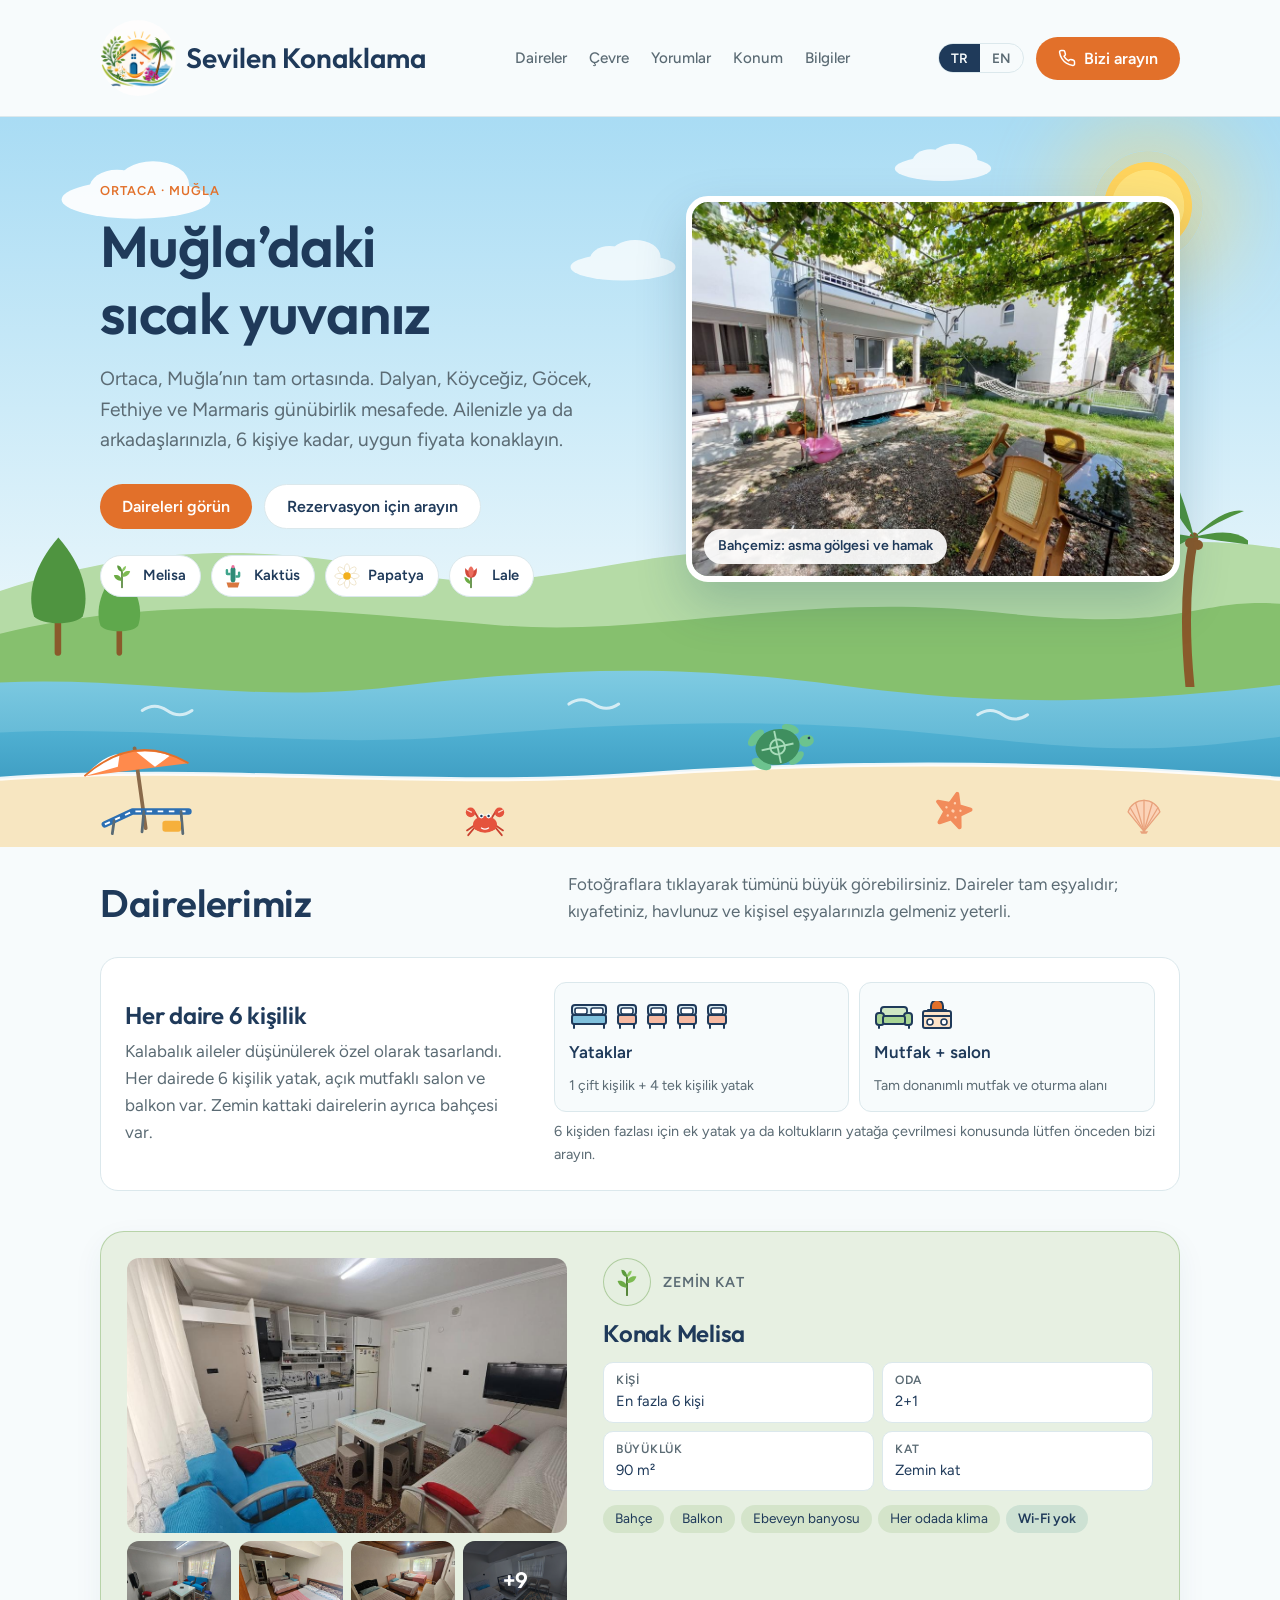
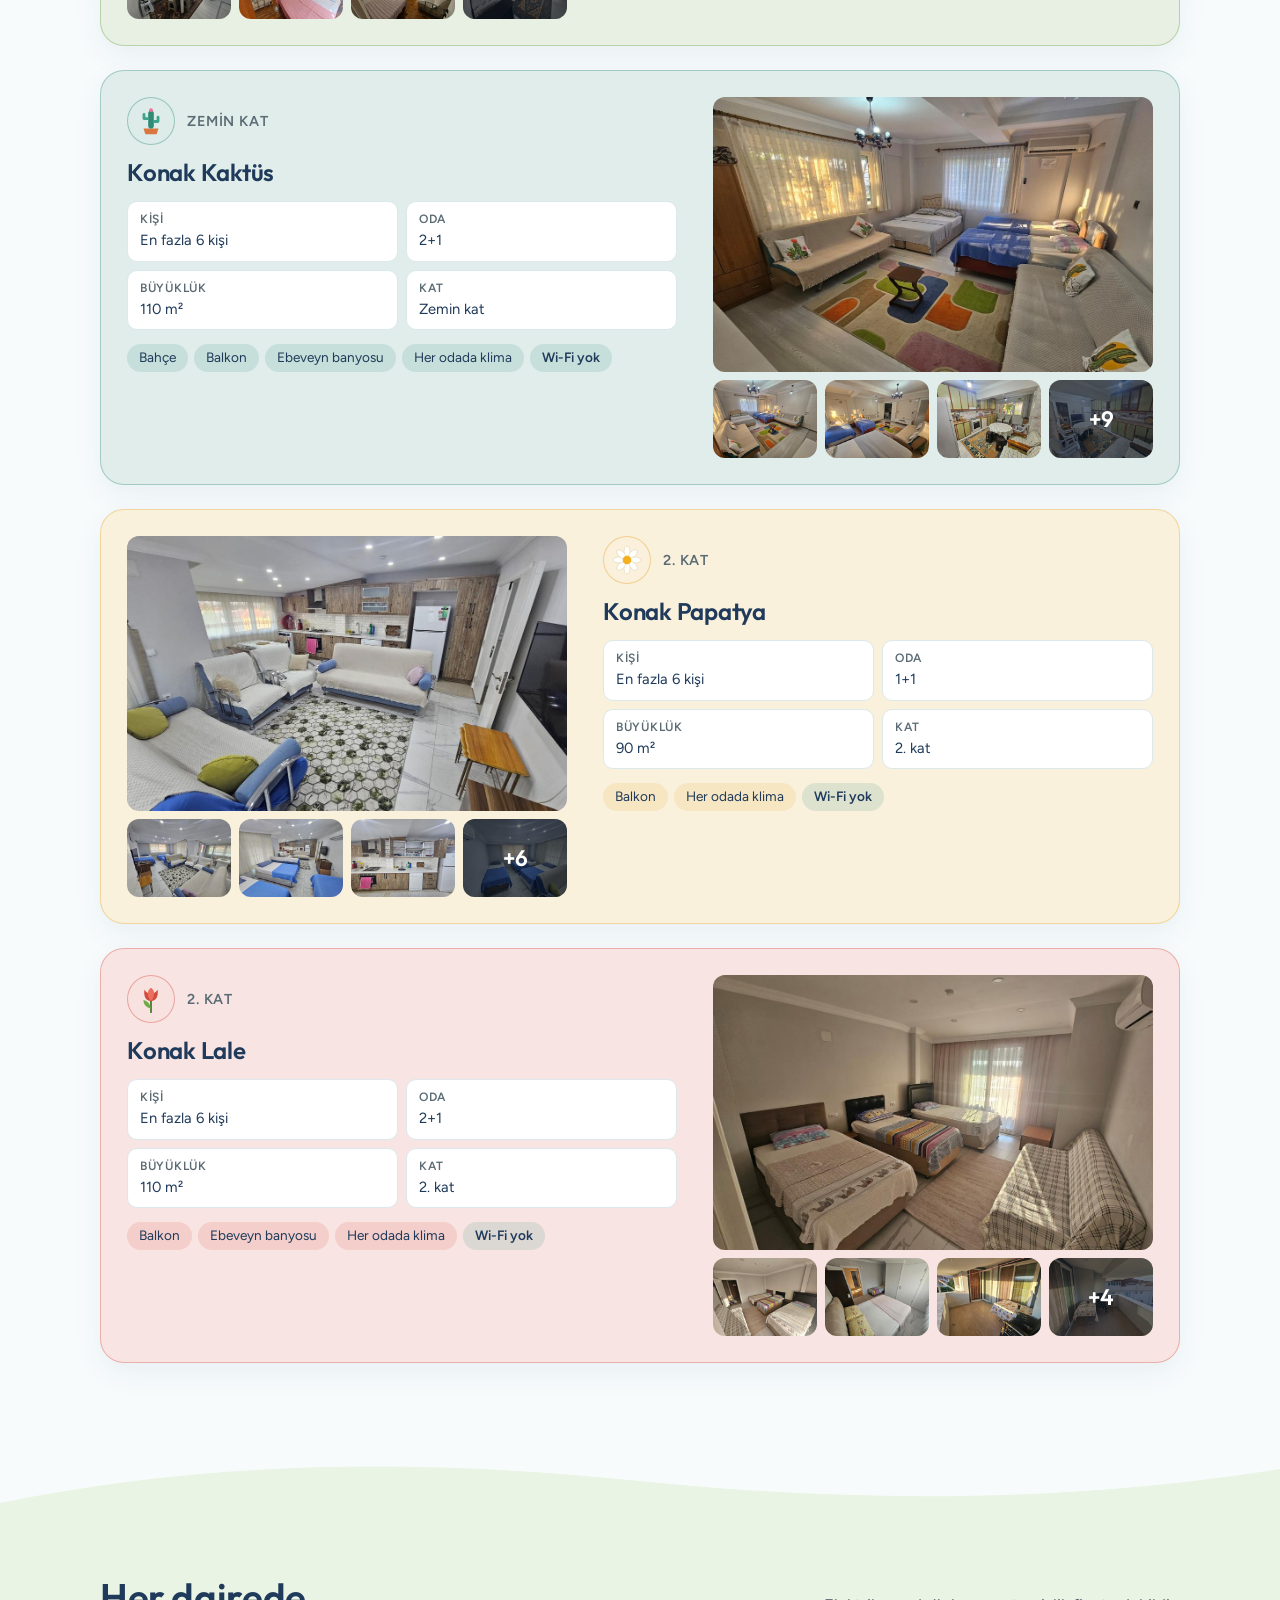
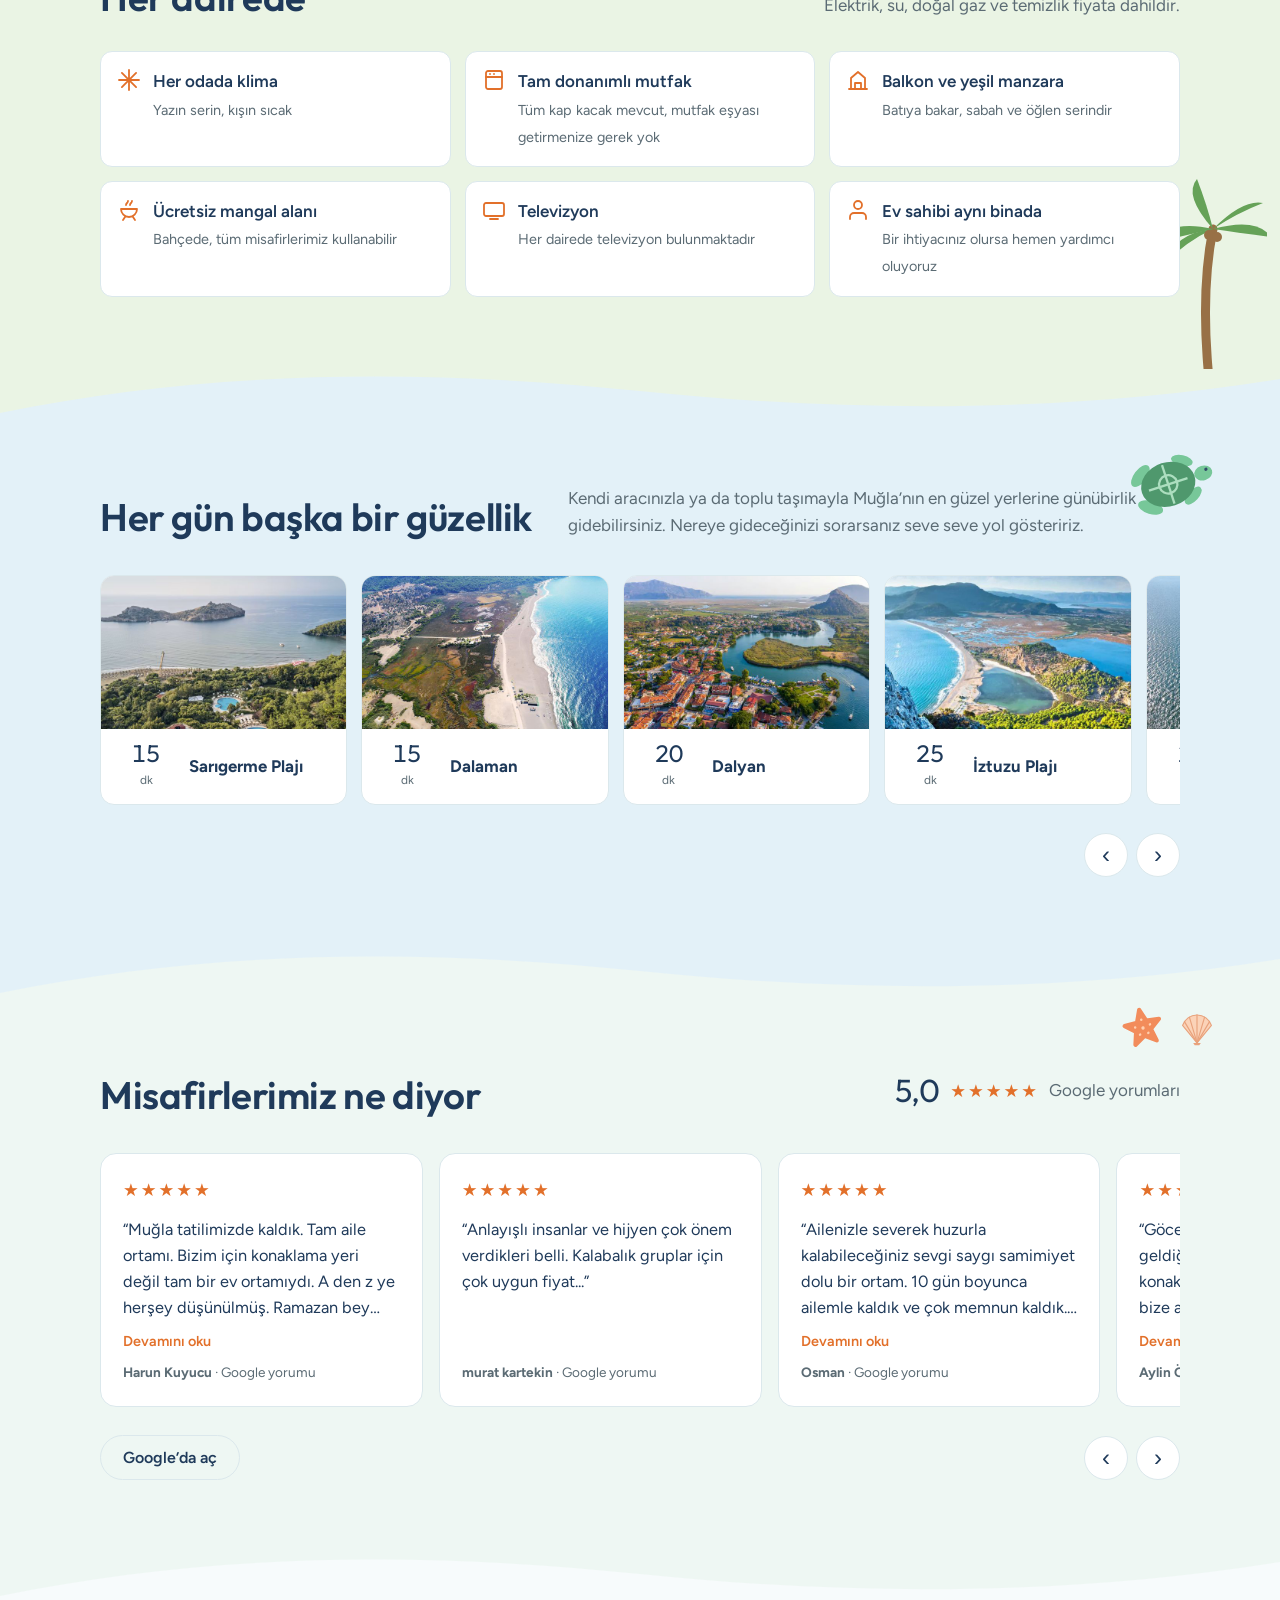
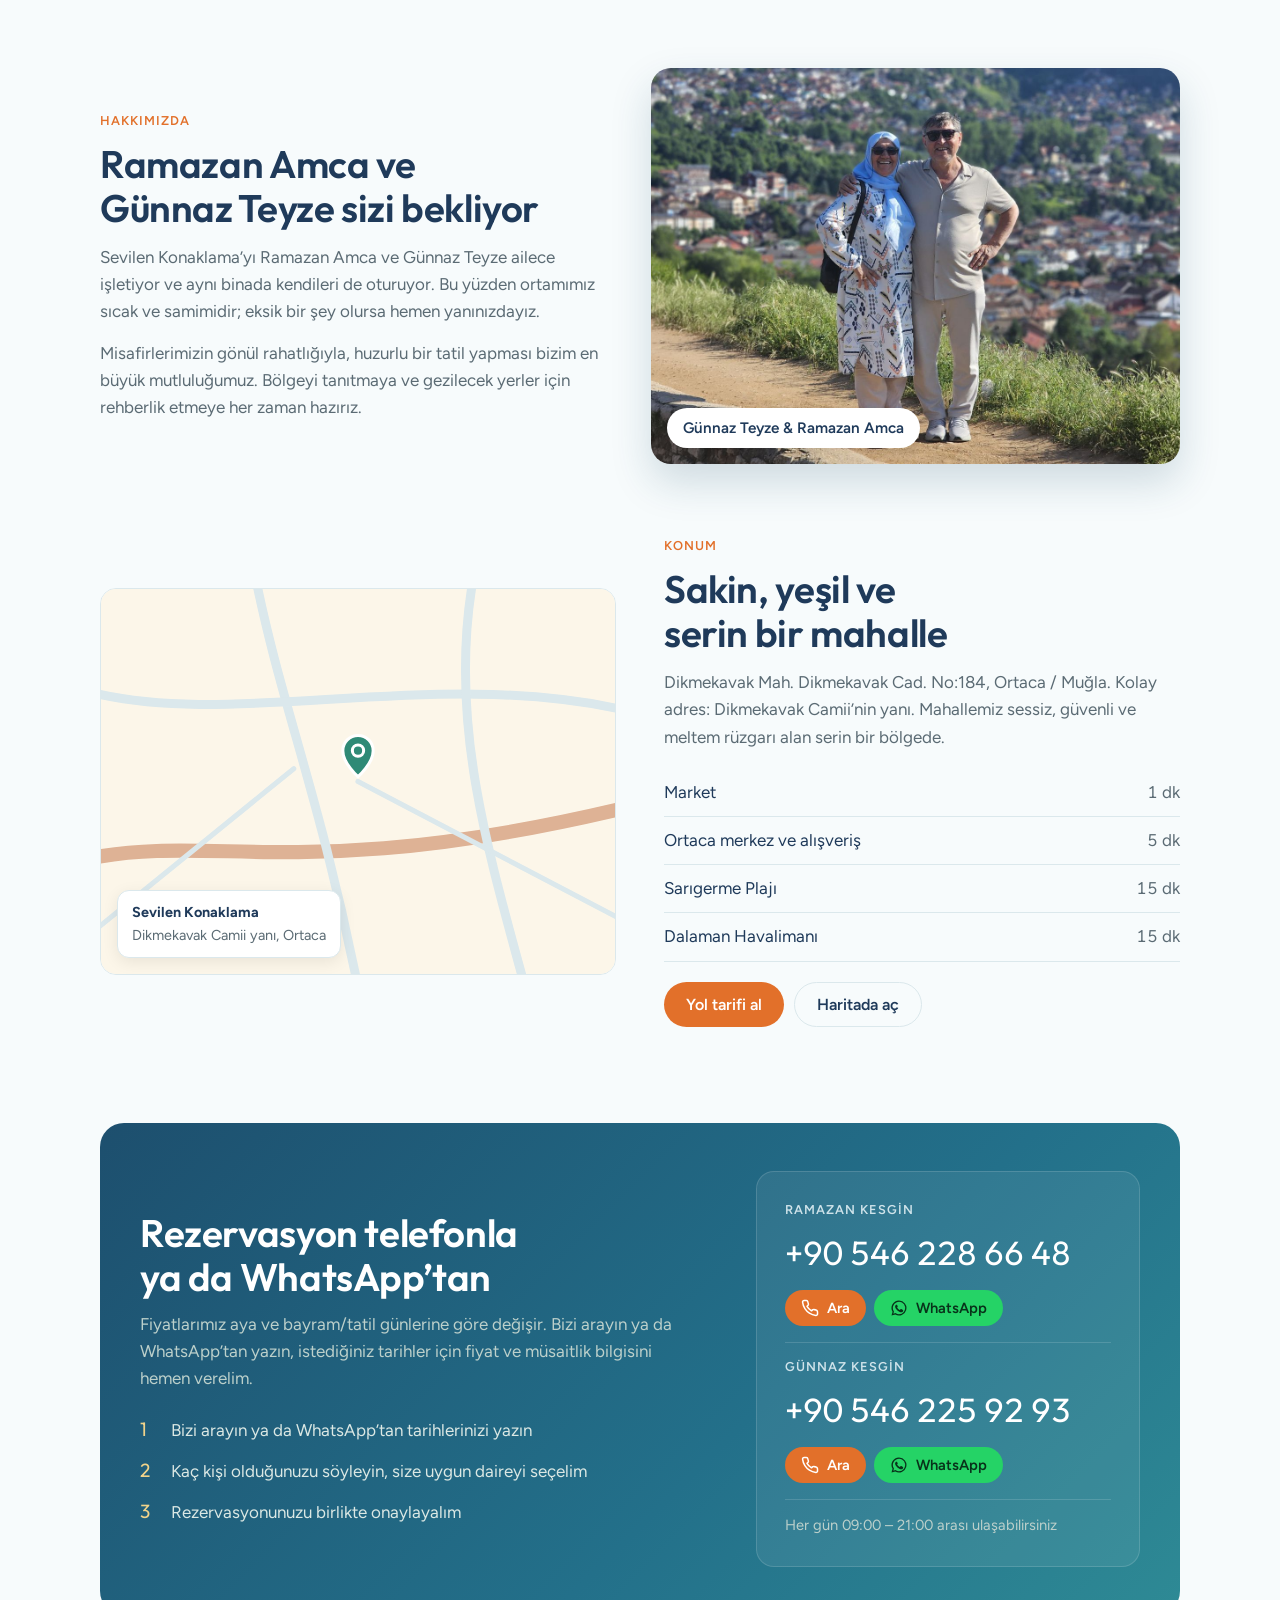
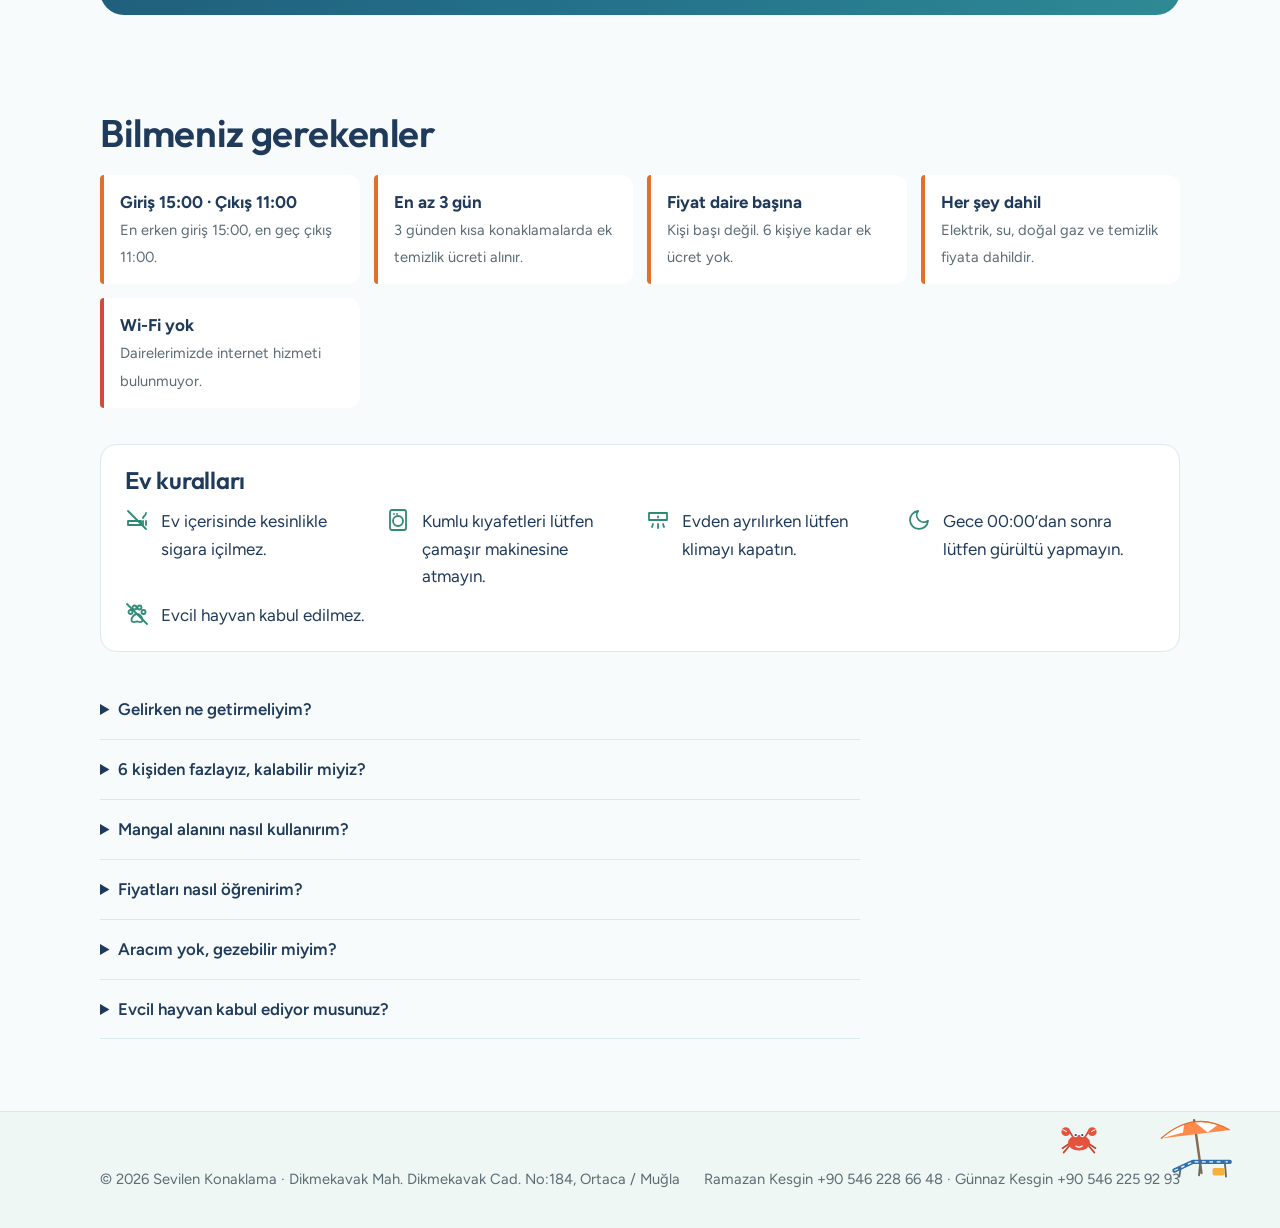
==== commit 59e6369a: "Add files via upload" ====
--- a/index.html
+++ b/index.html
@@ -291,10 +291,11 @@
 
 /* Family photo */
 .family{margin:0;position:relative}
-.family img{width:100%;height:auto;aspect-ratio:4/5;object-fit:cover;border-radius:20px;display:block;box-shadow:0 18px 40px rgba(20,70,100,.18)}
+.family{width:100%}
+.family img{width:100%;height:auto;aspect-ratio:4/3;object-fit:cover;border-radius:20px;display:block;box-shadow:0 18px 40px rgba(20,70,100,.18)}
 .family figcaption{position:absolute;left:16px;bottom:16px;background:var(--surface);border-radius:999px;padding:8px 16px;font-weight:600;font-size:.95rem;box-shadow:0 4px 14px rgba(0,0,0,.12)}
-.two.about{grid-template-columns:1.1fr .9fr}
-@media (max-width:820px){.two.about{grid-template-columns:1fr}.family{max-width:420px}}
+.two.about{grid-template-columns:1fr 1.05fr}
+@media (max-width:820px){.two.about{grid-template-columns:1fr}.family{max-width:none}}
 
 /* House rules */
 .rules{background:var(--surface);border:1px solid var(--line);border-radius:16px;padding:22px 24px;margin-bottom:28px}
@@ -518,7 +519,7 @@
         <p data-i18n="aboutP1"></p>
         <p data-i18n="aboutP2"></p>
       </div>
-      <figure class="family"><img src="img/aile.jpg" width="800" height="1000" alt="Günnaz Teyze ve Ramazan Amca" loading="lazy"><figcaption data-i18n="familyCap"></figcaption></figure>
+      <figure class="family"><img src="img/aile.jpg" width="1200" height="900" alt="Günnaz Teyze ve Ramazan Amca" loading="lazy"><figcaption data-i18n="familyCap"></figcaption></figure>
     </div>
   </section>
 
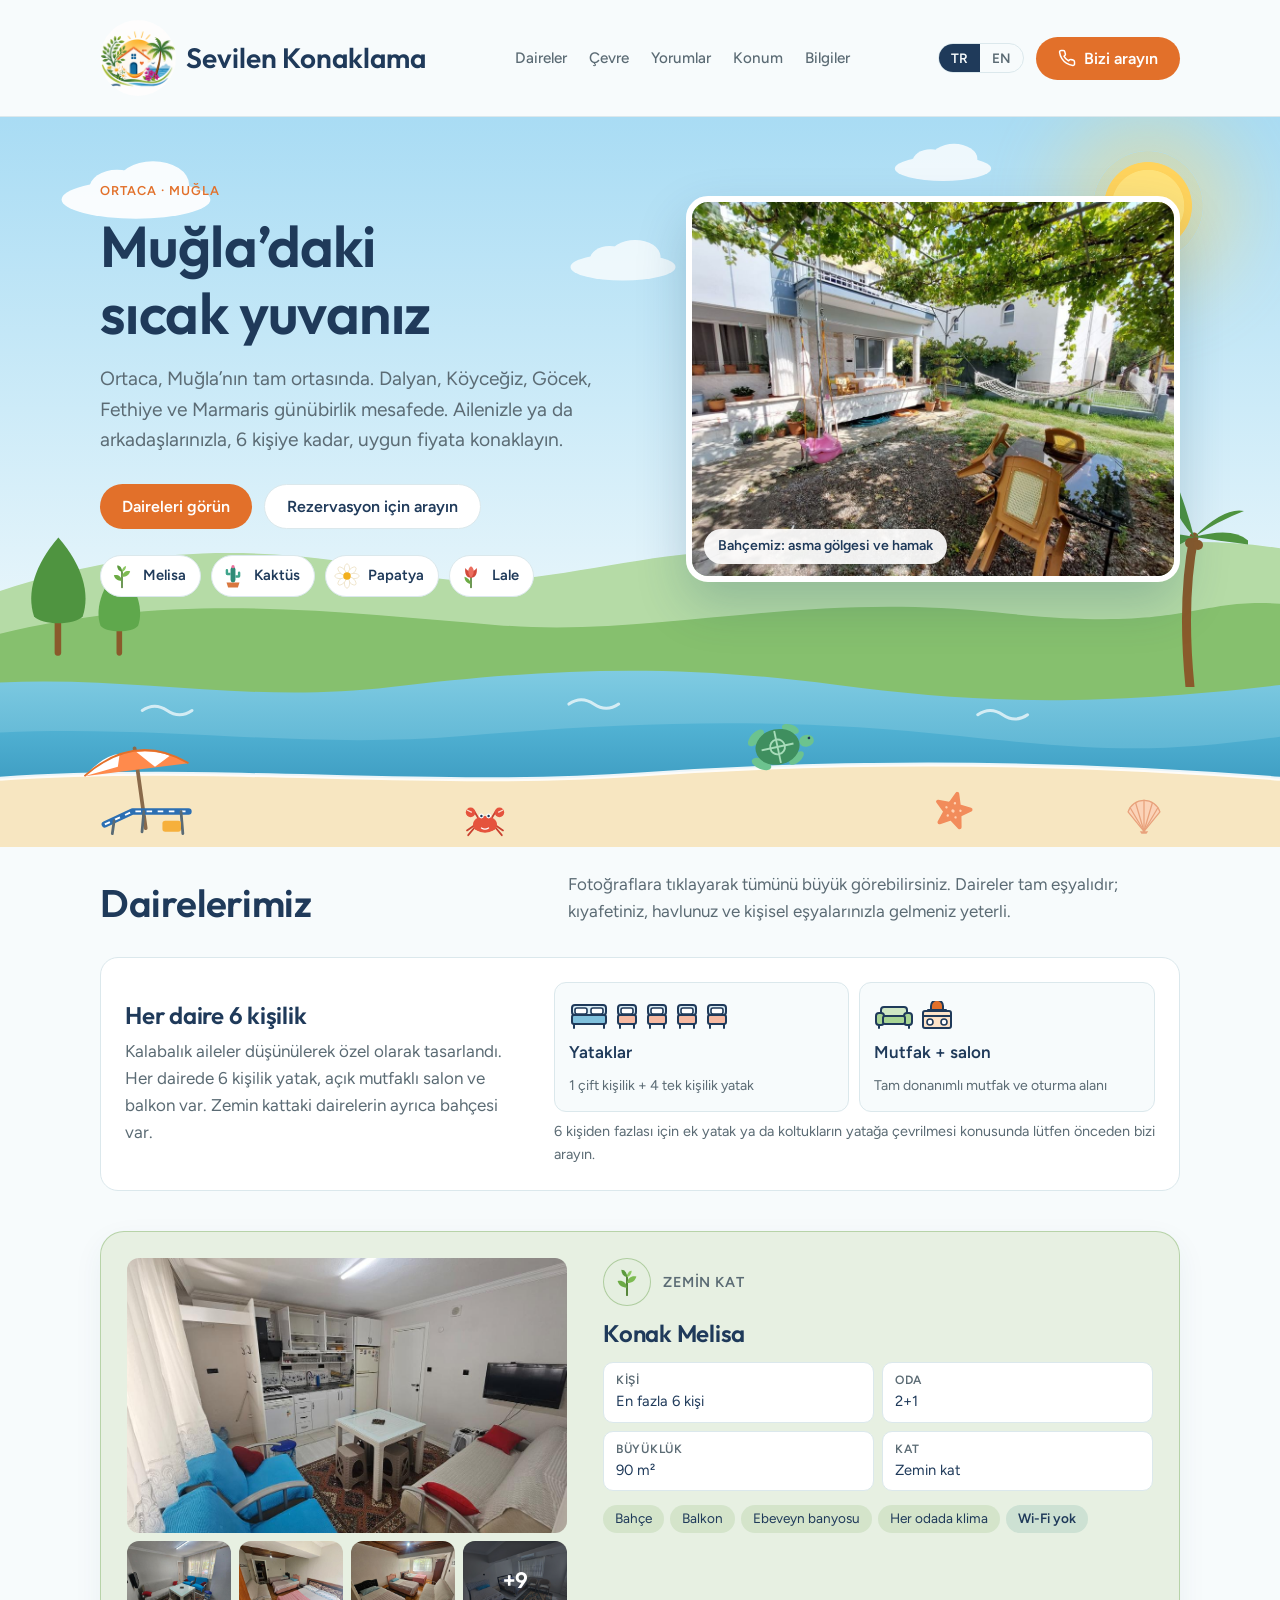
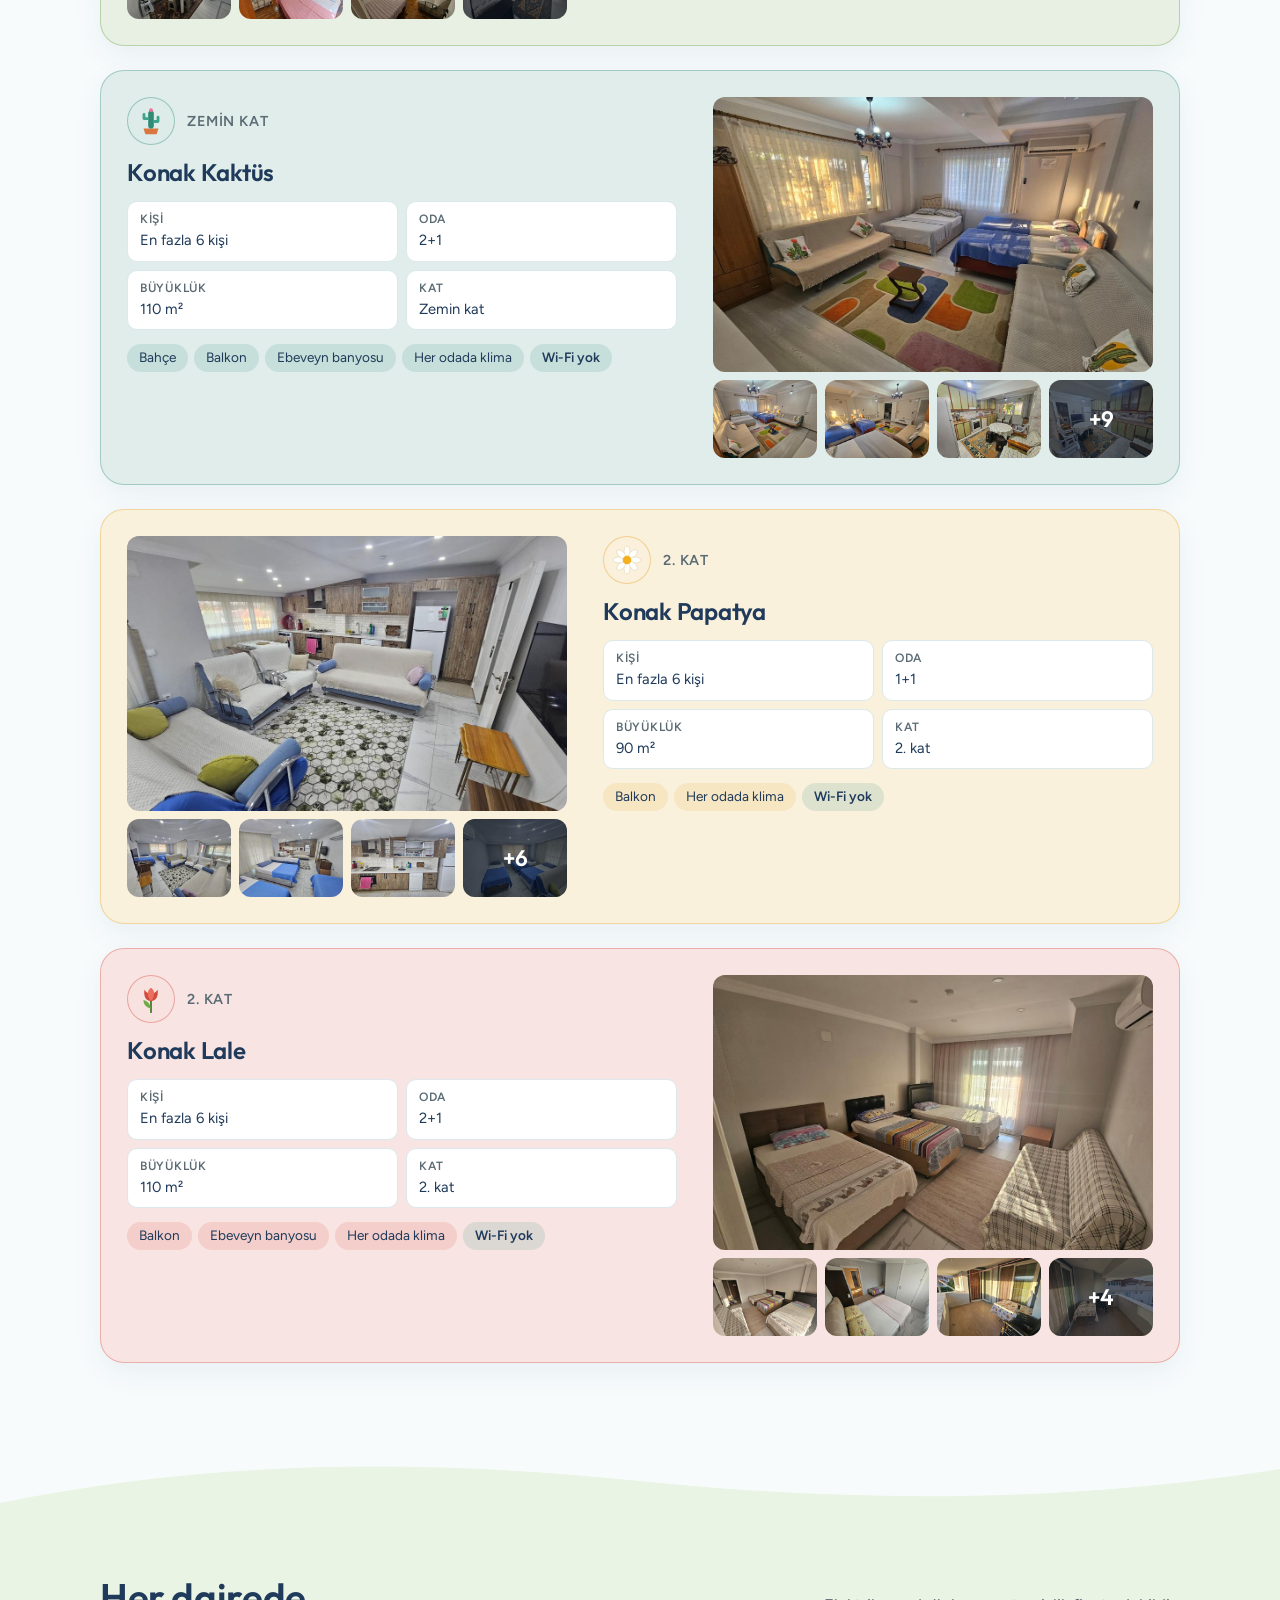
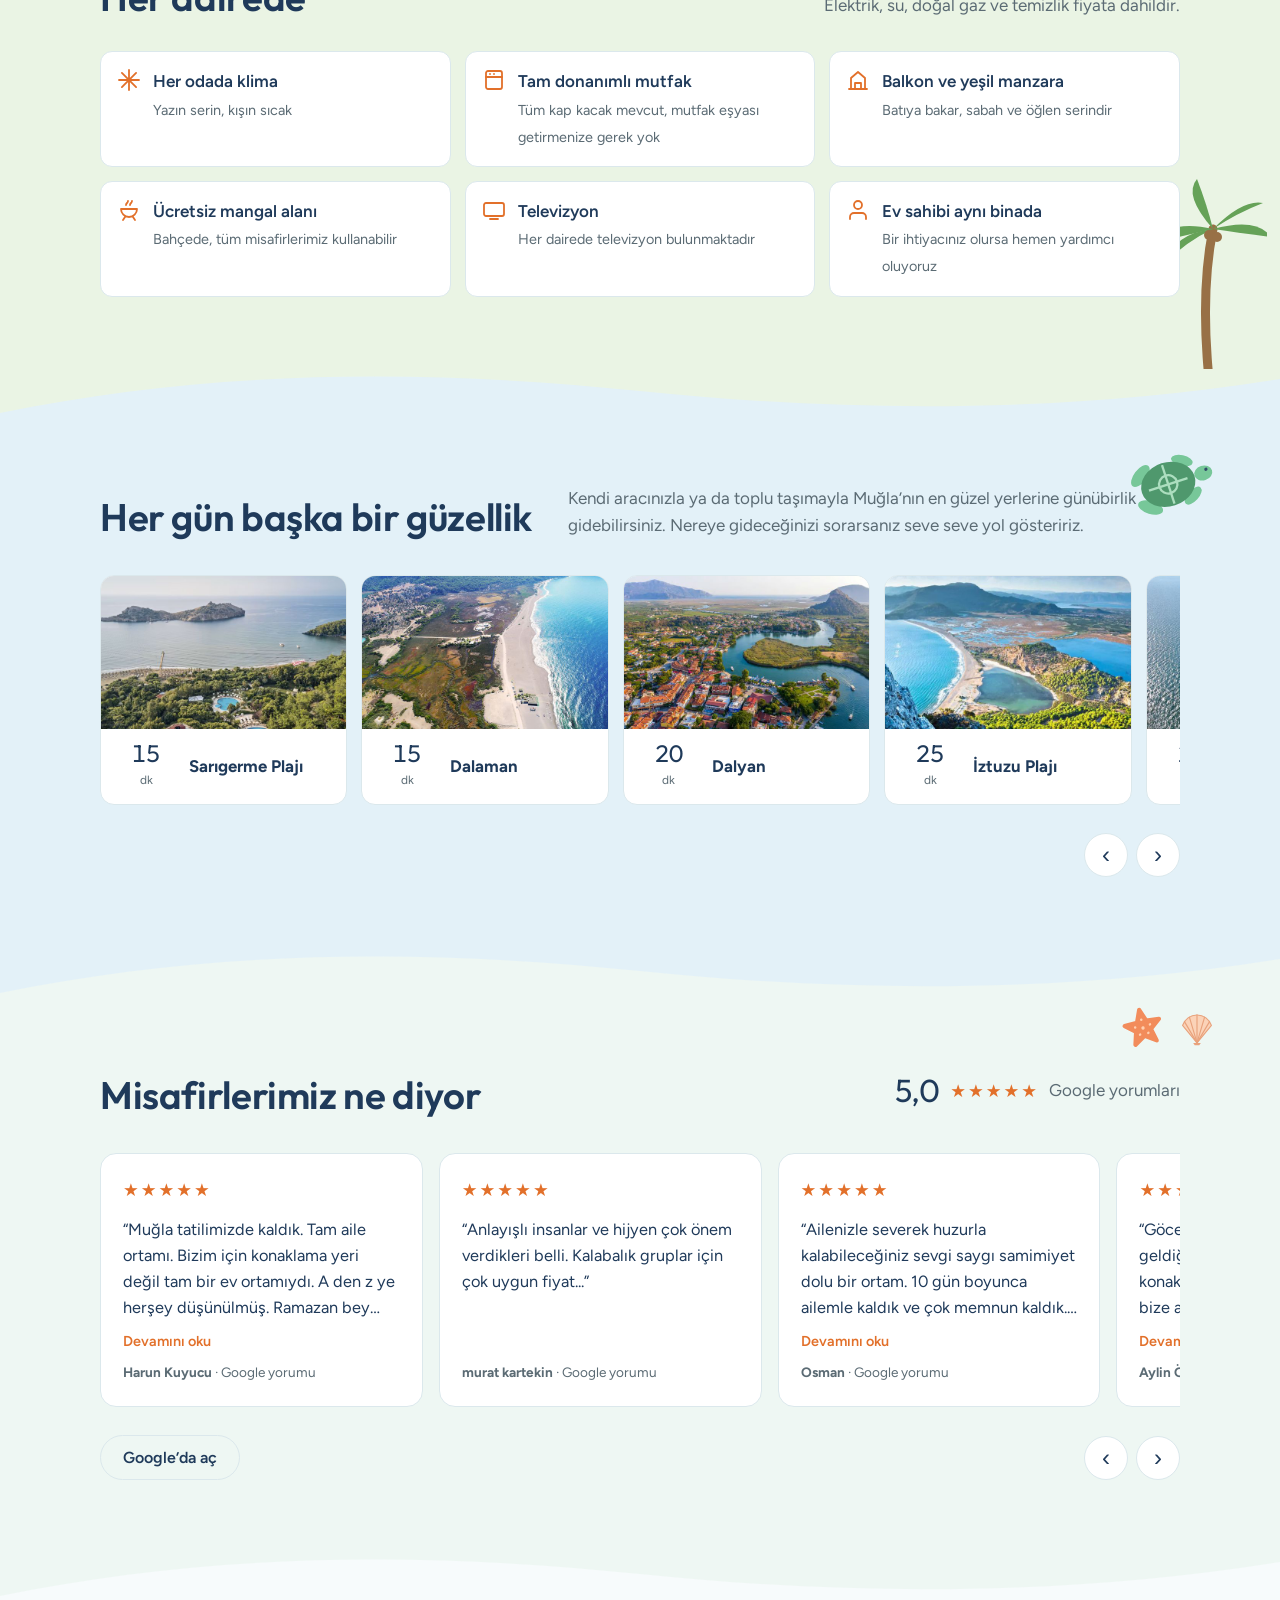
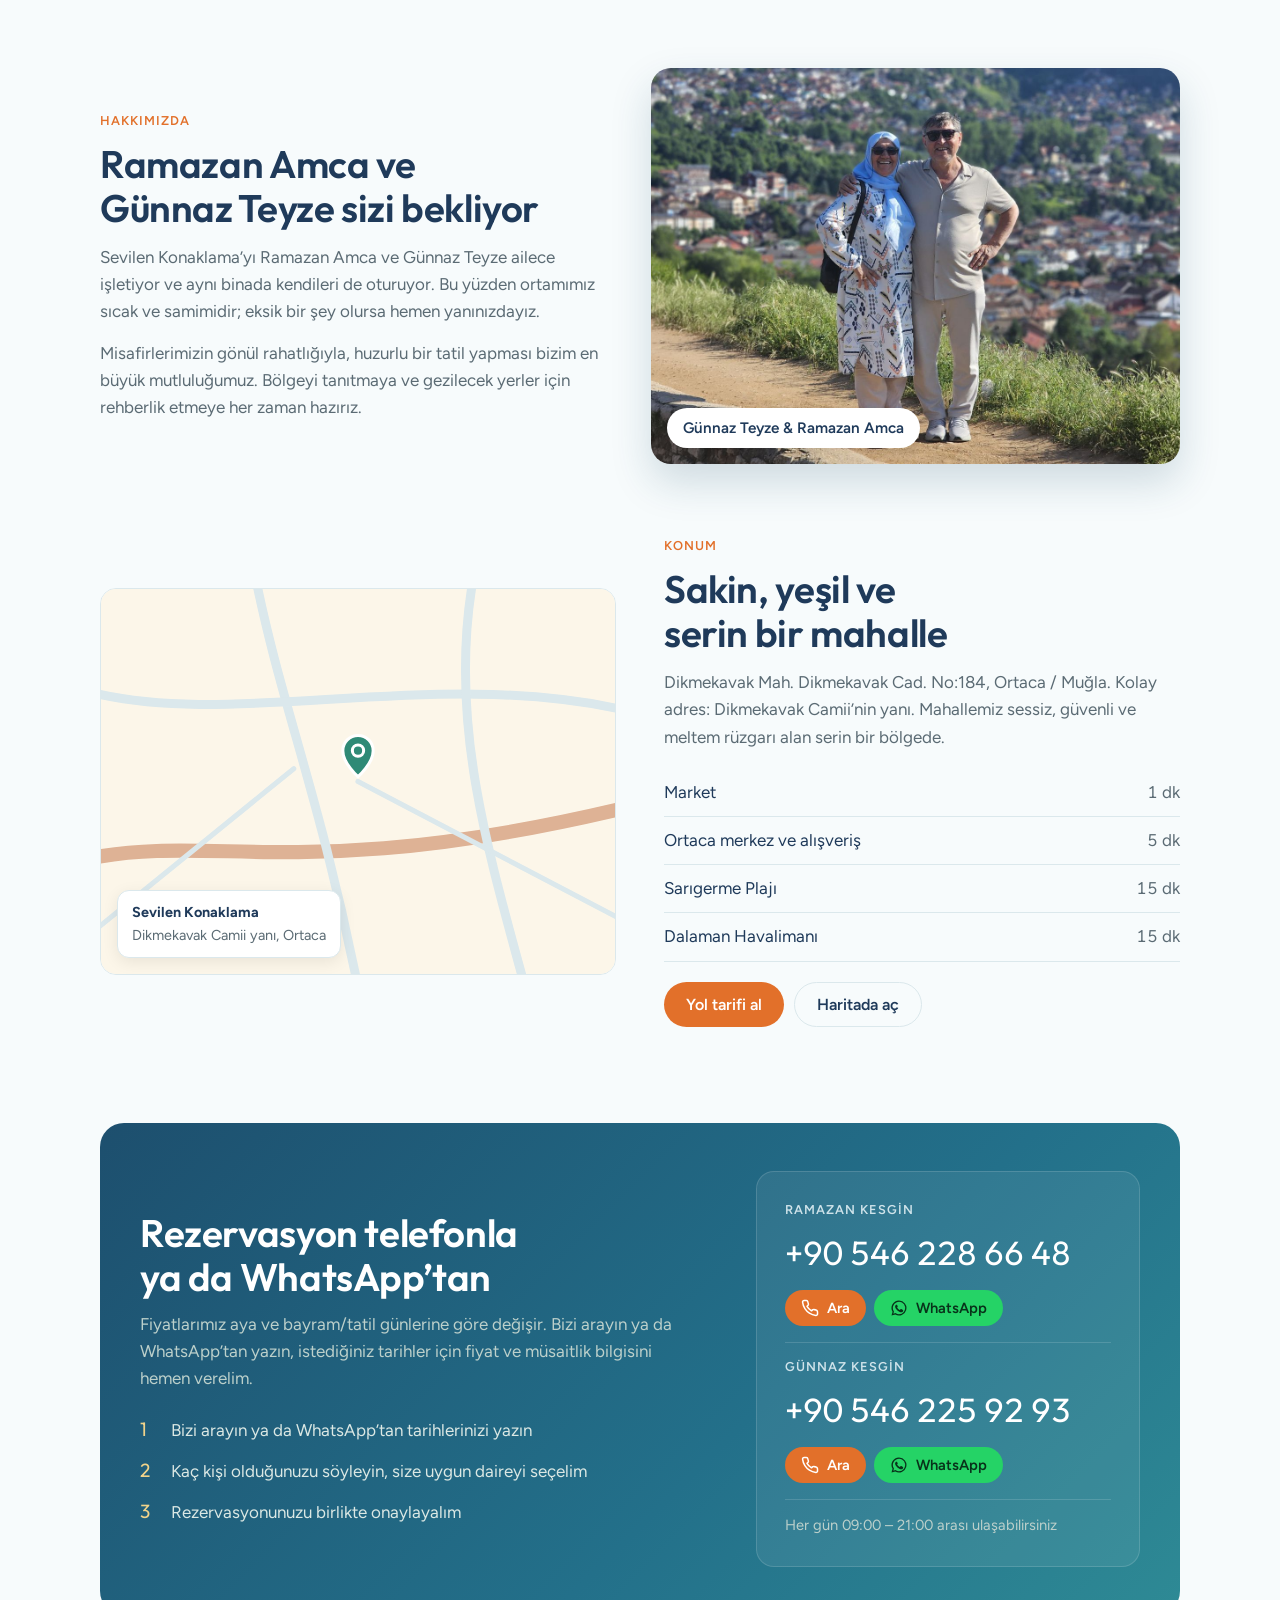
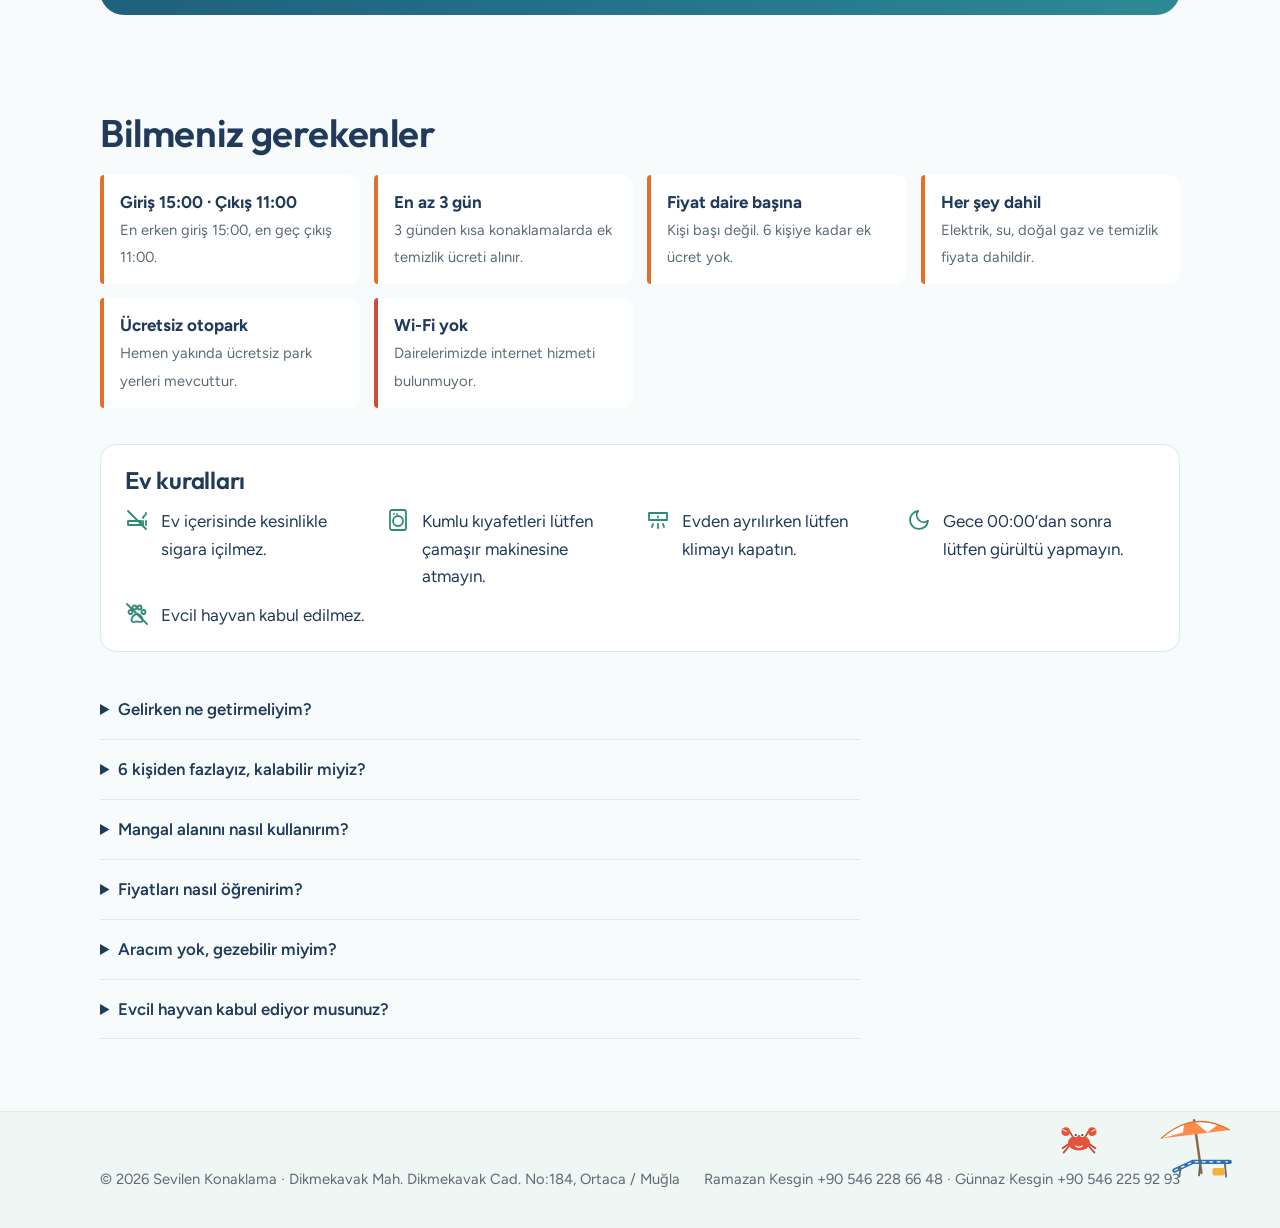
==== commit 7c23f1b1: "Add files via upload" ====
--- a/index.html
+++ b/index.html
@@ -292,7 +292,7 @@
 /* Family photo */
 .family{margin:0;position:relative}
 .family{width:100%}
-.family img{width:100%;height:auto;aspect-ratio:4/3;object-fit:cover;border-radius:20px;display:block;box-shadow:0 18px 40px rgba(20,70,100,.18)}
+.family img{width:100%;height:auto;aspect-ratio:4/3;object-fit:cover;object-position:50% 30%;border-radius:20px;display:block;box-shadow:0 18px 40px rgba(20,70,100,.18)}
 .family figcaption{position:absolute;left:16px;bottom:16px;background:var(--surface);border-radius:999px;padding:8px 16px;font-weight:600;font-size:.95rem;box-shadow:0 4px 14px rgba(0,0,0,.12)}
 .two.about{grid-template-columns:1fr 1.05fr}
 @media (max-width:820px){.two.about{grid-template-columns:1fr}.family{max-width:none}}
@@ -519,7 +519,7 @@
         <p data-i18n="aboutP1"></p>
         <p data-i18n="aboutP2"></p>
       </div>
-      <figure class="family"><img src="img/aile.jpg" width="1200" height="900" alt="Günnaz Teyze ve Ramazan Amca" loading="lazy"><figcaption data-i18n="familyCap"></figcaption></figure>
+      <figure class="family"><img src="img/aile-2.jpg" width="1200" height="900" alt="Günnaz Teyze ve Ramazan Amca" loading="lazy"><figcaption data-i18n="familyCap"></figcaption></figure>
     </div>
   </section>
 
@@ -665,7 +665,7 @@
     faqTitle:"Bilmeniz gerekenler",
     rulesTitle:"Ev kuralları",
     rules:["Ev içerisinde kesinlikle sigara içilmez.","Kumlu kıyafetleri lütfen çamaşır makinesine atmayın.","Evden ayrılırken lütfen klimayı kapatın.","Gece 00:00’dan sonra lütfen gürültü yapmayın.","Evcil hayvan kabul edilmez."],
-    notes:[["Giriş 15:00 · Çıkış 11:00","En erken giriş 15:00, en geç çıkış 11:00.",""],["En az 3 gün","3 günden kısa konaklamalarda ek temizlik ücreti alınır.",""],["Fiyat daire başına","Kişi başı değil. 6 kişiye kadar ek ücret yok.",""],["Her şey dahil","Elektrik, su, doğal gaz ve temizlik fiyata dahildir.",""],["Wi-Fi yok","Dairelerimizde internet hizmeti bulunmuyor.","no"]],
+    notes:[["Giriş 15:00 · Çıkış 11:00","En erken giriş 15:00, en geç çıkış 11:00.",""],["En az 3 gün","3 günden kısa konaklamalarda ek temizlik ücreti alınır.",""],["Fiyat daire başına","Kişi başı değil. 6 kişiye kadar ek ücret yok.",""],["Her şey dahil","Elektrik, su, doğal gaz ve temizlik fiyata dahildir.",""],["Ücretsiz otopark","Hemen yakında ücretsiz park yerleri mevcuttur.",""],["Wi-Fi yok","Dairelerimizde internet hizmeti bulunmuyor.","no"]],
     faq:[
       ["Gelirken ne getirmeliyim?","Sadece kıyafet, havlu ve kişisel bakım eşyalarınızı getirmeniz yeterli. Daireler tam eşyalıdır, tüm mutfak eşyaları mevcuttur."],
       ["6 kişiden fazlayız, kalabilir miyiz?","Evet. 6 kişiden sonraki her kişi için günlük ek ücret alınır. Ek yatak ya da koltukların yatağa hazırlanması için lütfen önceden bizi arayın."],
@@ -718,7 +718,7 @@
     faqTitle:"Good to know",
     rulesTitle:"House rules",
     rules:["No smoking inside the apartment.","Please don’t put sandy clothes in the washing machine.","Please switch off the air conditioning when you go out.","Please keep quiet after midnight.","No pets allowed."],
-    notes:[["Check-in 15:00 · Check-out 11:00","Earliest check-in 15:00, latest check-out 11:00.",""],["3 days minimum","Stays shorter than 3 days have an extra cleaning fee.",""],["Price per apartment","Not per person. No extra charge up to 6 guests.",""],["All included","Electricity, water, natural gas and cleaning are included.",""],["No Wi-Fi","The apartments do not have internet.","no"]],
+    notes:[["Check-in 15:00 · Check-out 11:00","Earliest check-in 15:00, latest check-out 11:00.",""],["3 days minimum","Stays shorter than 3 days have an extra cleaning fee.",""],["Price per apartment","Not per person. No extra charge up to 6 guests.",""],["All included","Electricity, water, natural gas and cleaning are included.",""],["Free parking","Free parking spaces are available nearby.",""],["No Wi-Fi","The apartments do not have internet.","no"]],
     faq:[
       ["What should I bring?","Just clothes, towels and personal care items. The apartments are fully furnished and the kitchen has everything you need."],
       ["We are more than 6. Can we stay?","Yes. Each person beyond 6 pays a small daily extra. Please call in advance so we can prepare an extra bed or the sofas."],
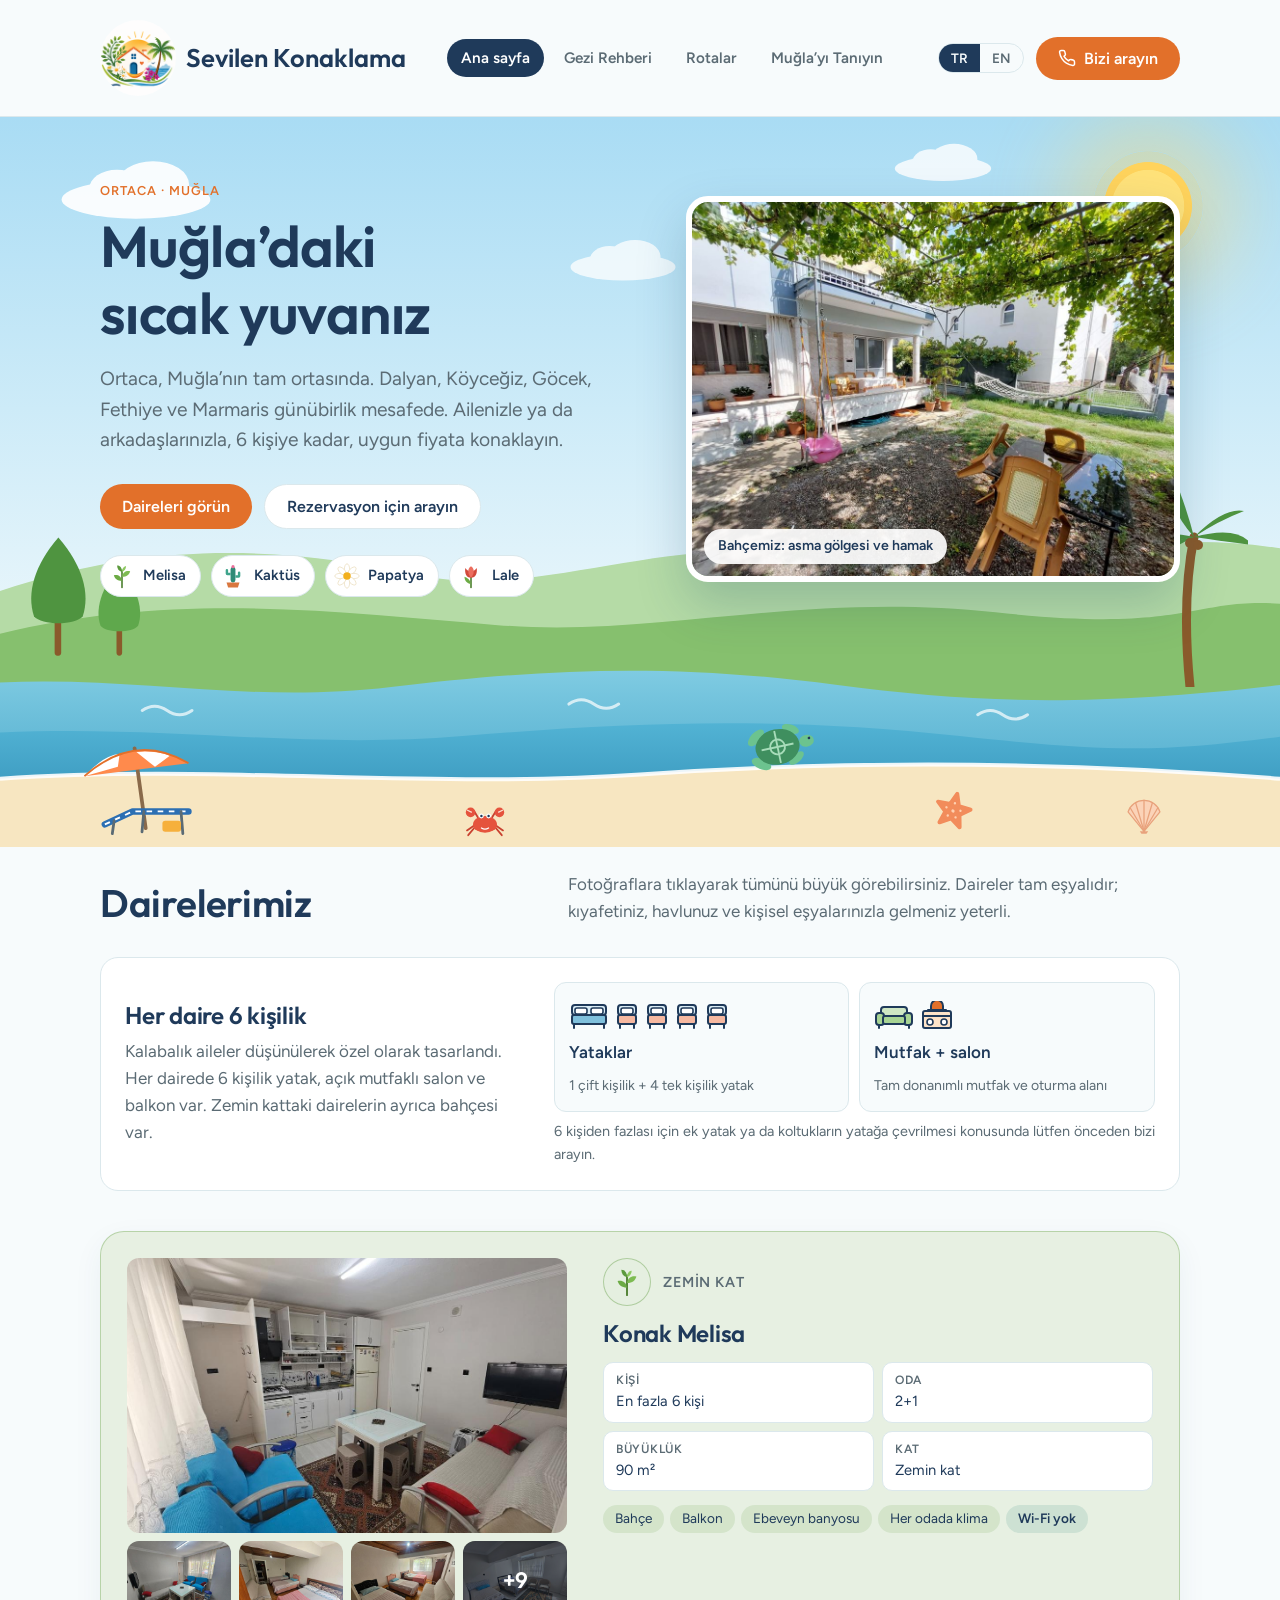
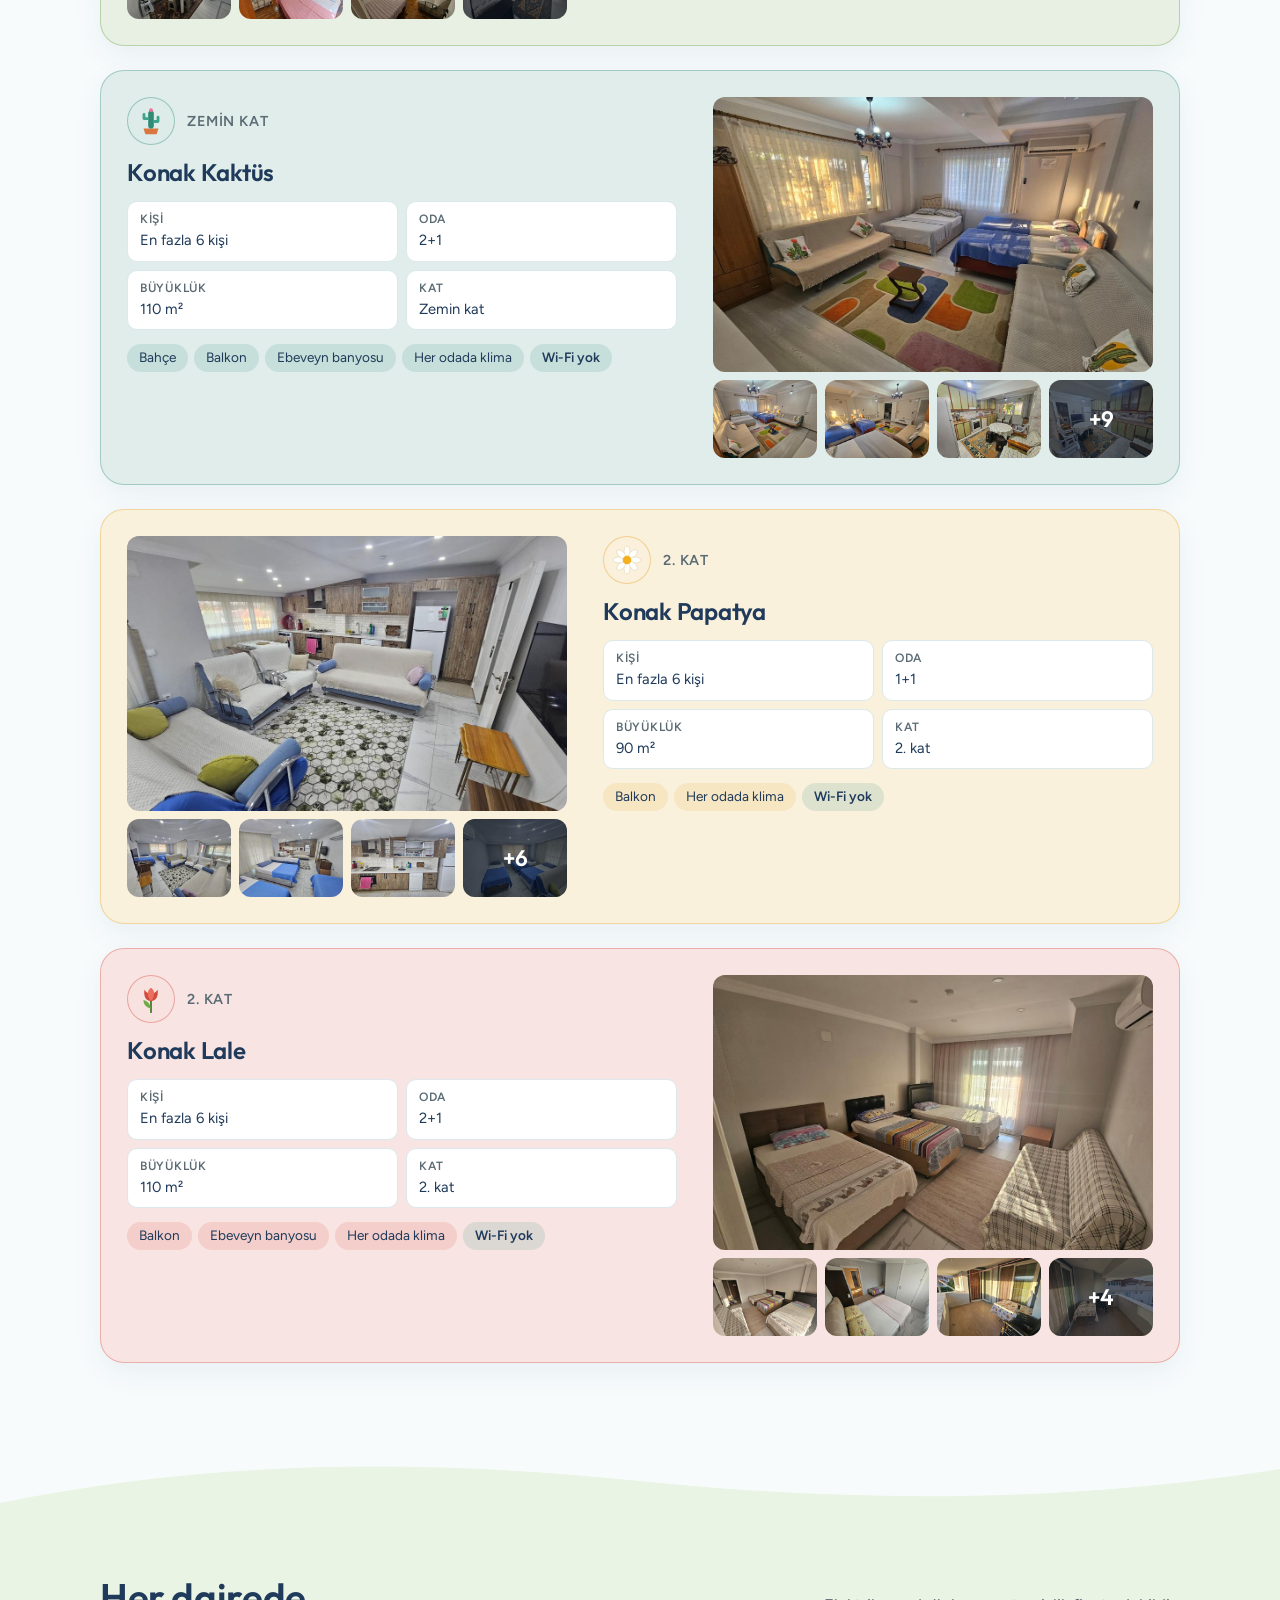
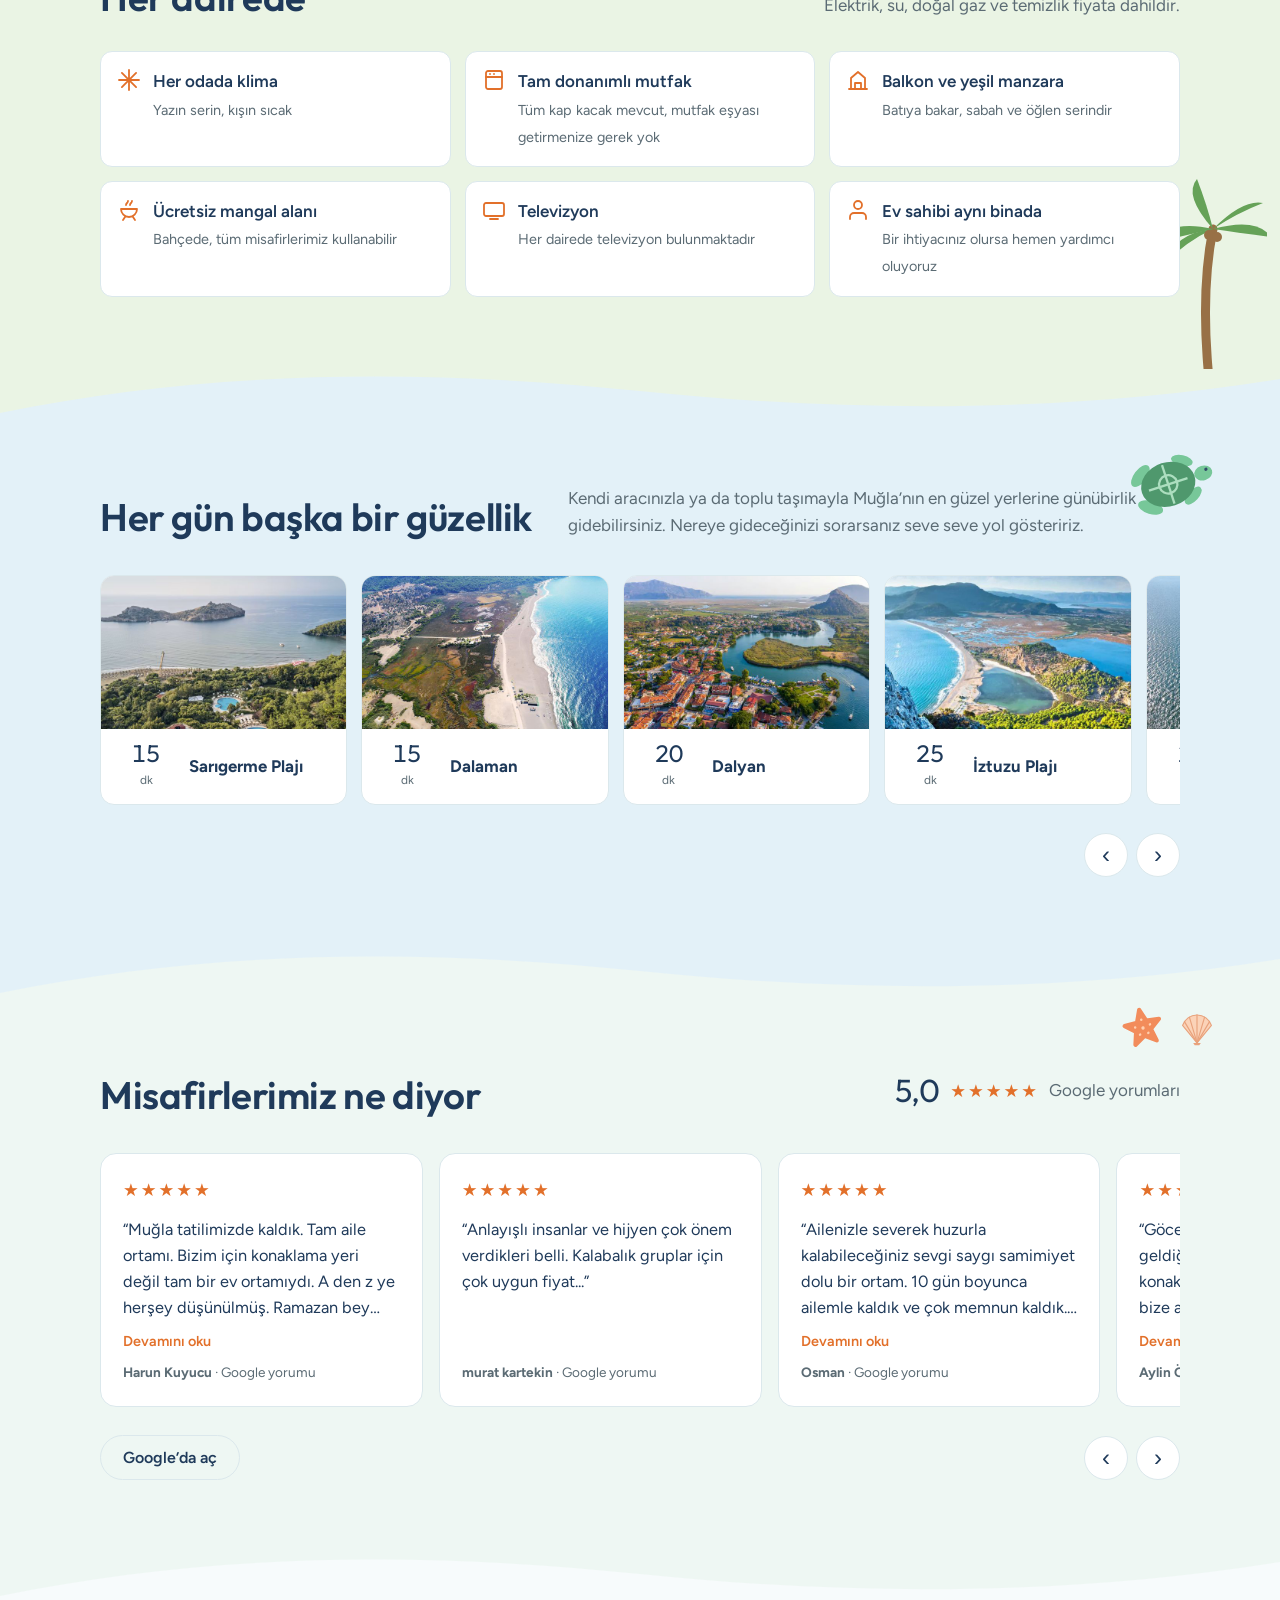
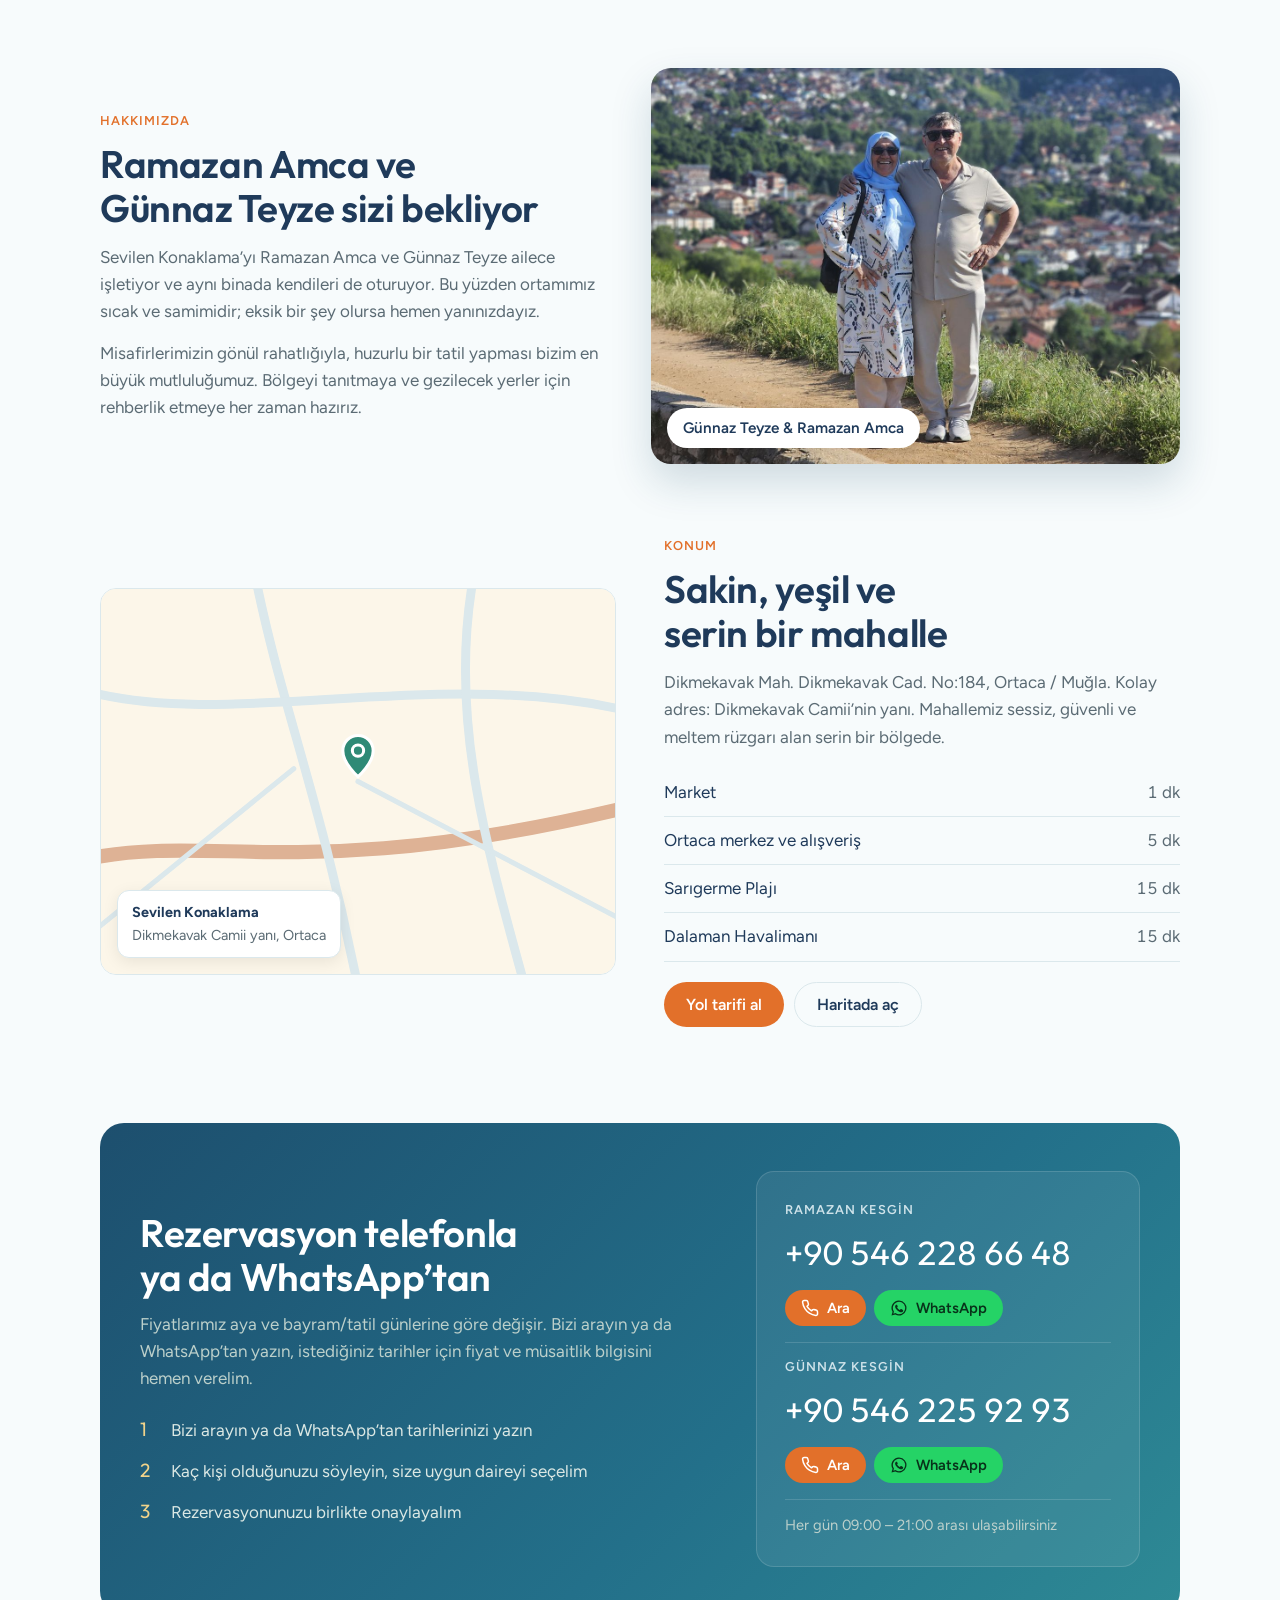
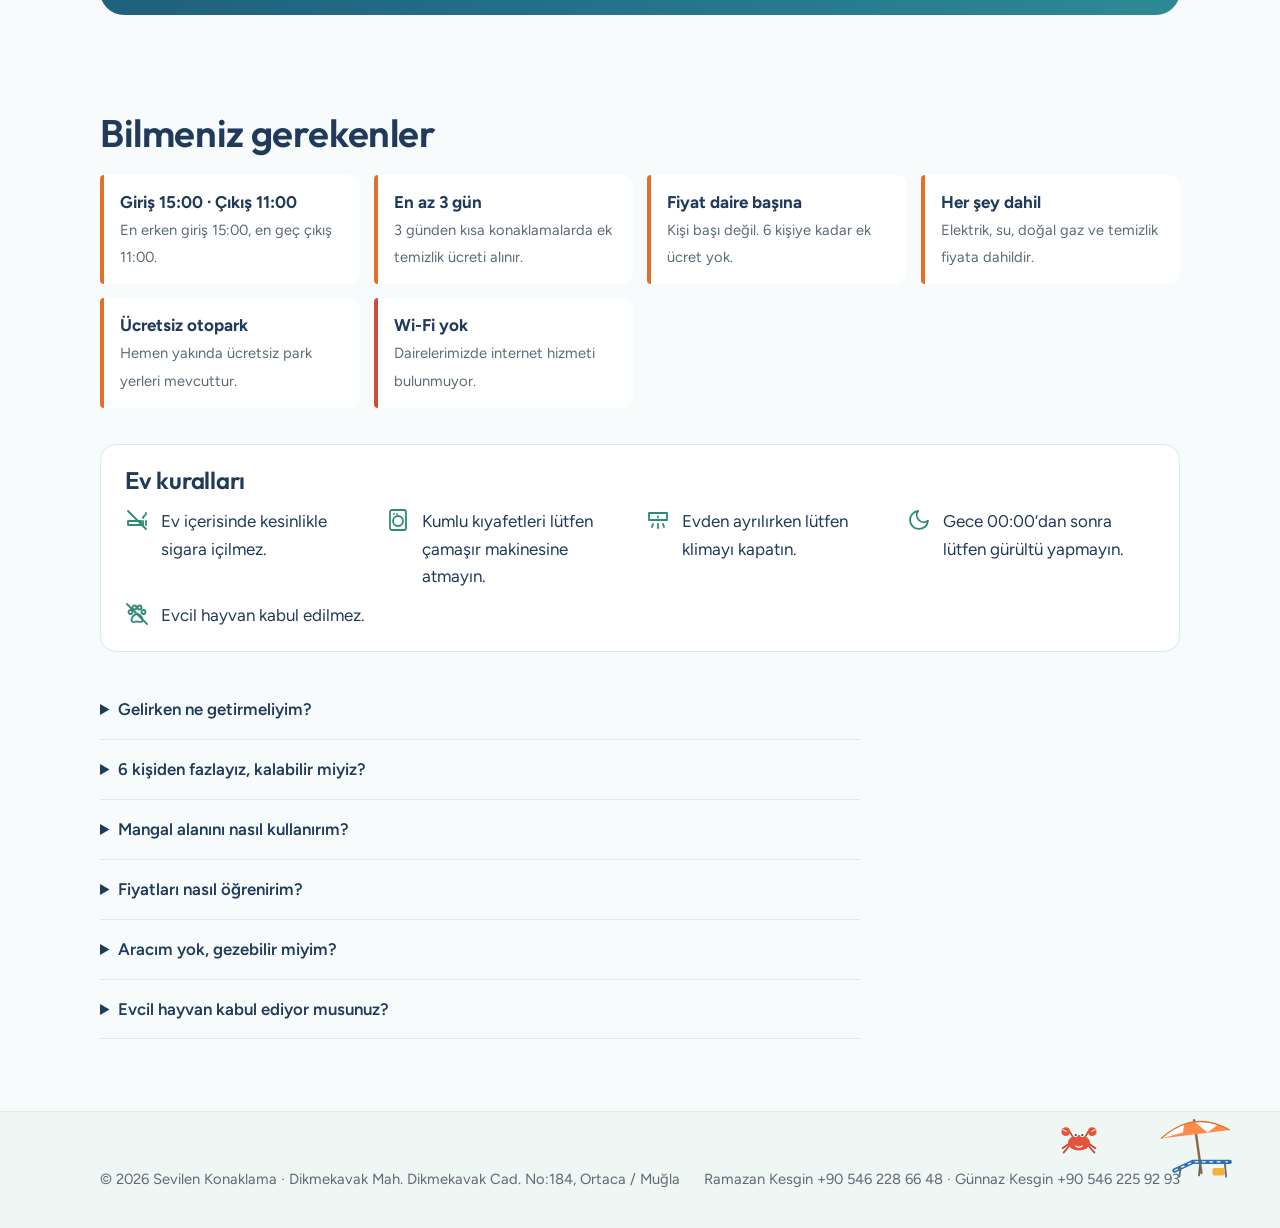
==== commit cb2caae2: "Add files via upload" ====
--- a/index.html
+++ b/index.html
@@ -53,12 +53,13 @@
 /* Header */
 header.top{position:sticky;top:0;z-index:10;background:color-mix(in srgb,var(--bg) 92%,transparent);backdrop-filter:blur(8px);border-bottom:1px solid var(--line)}
 .nav{transition:padding .25s;display:flex;align-items:center;justify-content:space-between;gap:16px;padding:12px 20px;max-width:1120px;margin:0 auto}
-.brand{display:flex;align-items:center;gap:10px;text-decoration:none;font-family:var(--font-display);font-size:1.25rem}
+.brand{display:flex;align-items:center;gap:10px;text-decoration:none;font-family:var(--font-display);font-size:1.25rem;white-space:nowrap}
 .brand-doors{display:flex;gap:3px}
 .brand-doors span{width:8px;height:16px;border-radius:4px 4px 1px 1px}
-.nav ul{display:flex;gap:22px;list-style:none;margin:0;padding:0;font-weight:500;font-size:.95rem}
-.nav ul a{text-decoration:none;color:var(--muted)}
-.nav ul a:hover{color:var(--ink)}
+.tabs{display:flex;gap:6px;list-style:none;margin:0;padding:0}
+.tabs a{display:block;text-decoration:none;color:var(--muted);font-weight:600;font-size:.95rem;padding:7px 14px;border-radius:999px;white-space:nowrap}
+.tabs a:hover{color:var(--ink);background:var(--sea)}
+.tabs a[aria-current="page"]{background:var(--ink);color:#fff}
 .nav-right{display:flex;align-items:center;gap:12px}
 .lang{display:flex;border:1.5px solid var(--line);border-radius:999px;overflow:hidden}
 .lang button{border:0;background:transparent;color:var(--muted);font:600 .85rem var(--font-body);padding:6px 12px;cursor:pointer}
@@ -67,14 +68,14 @@
 .btn:hover{filter:brightness(1.06)}
 .btn.ghost{background:transparent;color:var(--ink);border:1.5px solid var(--line)}
 .btn svg{width:18px;height:18px;fill:none;stroke:currentColor;stroke-width:2;stroke-linecap:round;stroke-linejoin:round}
-@media (max-width:900px){.nav ul{display:none}}
+@media (max-width:900px){.nav{flex-wrap:wrap;row-gap:8px}.tabs{order:3;width:100%;overflow-x:auto;padding-bottom:2px;scrollbar-width:none}.tabs::-webkit-scrollbar{display:none}.tabs a{background:var(--surface);border:1px solid var(--line);font-size:.88rem;padding:6px 12px}.tabs a[aria-current="page"]{border-color:var(--ink)}}
 @media (max-width:480px){.nav .btn .lbl{display:none}.nav .btn{padding:10px 12px}}
 
 /* Big header at the top of the page */
 .brand{transition:font-size .25s}
 .top.big .nav{padding-top:20px;padding-bottom:20px}
 .top.big .brand-logo{width:76px;height:76px}
-.top.big .brand{font-size:1.75rem;font-weight:600}
+.top.big .brand{font-size:1.6rem;font-weight:600}
 @media (prefers-reduced-motion: reduce){.brand,.brand-logo,.nav{transition:none}}
 
 /* Logo */
@@ -373,22 +374,24 @@
   .d-shell{right:20px;width:28px;top:14px}
   .d-palm{width:80px}
 }
+
+@media (max-width:1100px) and (min-width:701px){.nav-right .btn{display:none}}
+@media (max-width:440px){.tabs{gap:4px}.tabs a{font-size:.76rem;padding:6px 8px}}
 </style>
 </head>
 <body>
 
 <header class="top big" id="topbar">
   <nav class="nav" aria-label="Main">
-    <a class="brand" href="#top">
+    <a class="brand" href="index.html">
       <img class="brand-logo" src="logo-icon.png" width="44" height="44" alt="">
       <span>Sevilen Konaklama</span>
     </a>
-    <ul>
-      <li><a href="#apartments" data-i18n="navApts"></a></li>
-      <li><a href="#explore" data-i18n="navExplore"></a></li>
-      <li><a href="#reviews" data-i18n="navRev"></a></li>
-      <li><a href="#location" data-i18n="navLoc"></a></li>
-      <li><a href="#faq" data-i18n="navFaq"></a></li>
+    <ul class="tabs">
+      <li><a href="index.html" data-i18n="navHome" aria-current="page"></a></li>
+      <li><a href="gezi-rehberi.html" data-i18n="navGuide"></a></li>
+      <li><a href="rotalar.html" data-i18n="navRoutes"></a></li>
+      <li><a href="muglayi-taniyin.html" data-i18n="navMugla"></a></li>
     </ul>
     <div class="nav-right">
       <div class="lang" role="group" aria-label="Dil / Language">
@@ -623,7 +626,7 @@
 /* ============ TEXT (Turkish first, English second) ============ */
 const T = {
   tr:{
-    navApts:"Daireler", navExplore:"Çevre", navRev:"Yorumlar", navLoc:"Konum", navFaq:"Bilgiler",
+    navHome:"Ana sayfa", navGuide:"Gezi Rehberi", navRoutes:"Rotalar", navMugla:"Muğla’yı Tanıyın",
     callBtn:"Bizi arayın",
     heroEyebrow:"Ortaca · Muğla",
     heroTitle:"Muğla’daki sıcak yuvanız",
@@ -676,7 +679,7 @@
     ]
   },
   en:{
-    navApts:"Apartments", navExplore:"Explore", navRev:"Reviews", navLoc:"Location", navFaq:"Good to know",
+    navHome:"Home", navGuide:"Travel Guide", navRoutes:"Routes", navMugla:"Discover Muğla",
     callBtn:"Call us",
     heroEyebrow:"Ortaca · Muğla, Türkiye",
     heroTitle:"Your warm home in Muğla",
